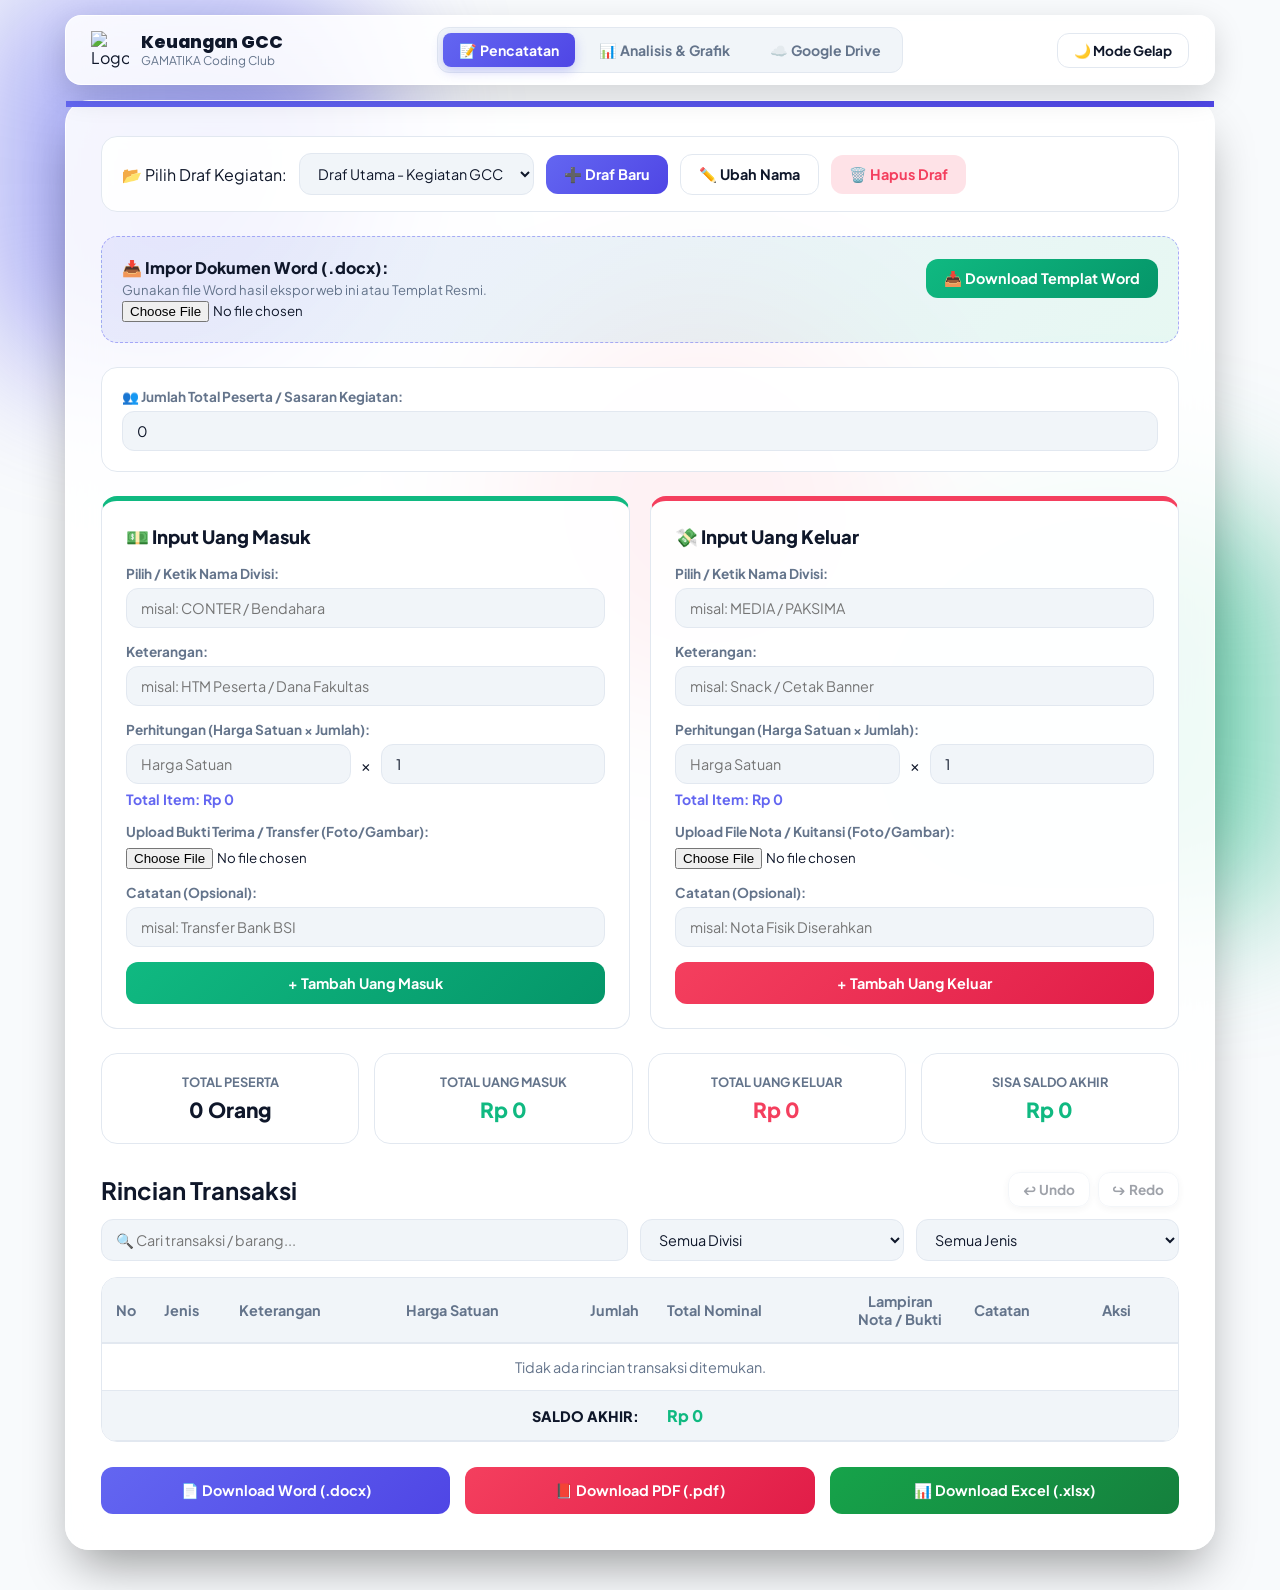
==== rekap/index.html @ 5f39f4f1 "Update index.html" ====
<!DOCTYPE html>
<html lang="id">
<head>
    <meta charset="UTF-8">
    <meta name="viewport" content="width=device-width, initial-scale=1.0, maximum-scale=1.0, user-scalable=no">
    <title>Rekapan Keuangan - GAMATIKA Coding Club</title>

    <!-- Favicon Logo GCC -->
    <link rel="icon" type="image/png" href="https://lh3.googleusercontent.com/d/1QOjchWwyuyYMdB00zTWBUyS-h7LYGvWl">

    <!-- Stylesheet Kustom -->
    <link rel="stylesheet" href="style.css">

    <!-- Library docx & FileSaver untuk Word -->
    <script src="https://unpkg.com/docx@8.5.0/build/index.umd.js"></script>
    <script src="https://cdnjs.cloudflare.com/ajax/libs/FileSaver.js/2.0.5/FileSaver.min.js"></script>

    <!-- Library html2pdf untuk PDF -->
    <script src="https://cdnjs.cloudflare.com/ajax/libs/html2pdf.js/0.10.1/html2pdf.bundle.min.js"></script>

    <!-- Library Mammoth.js untuk Impor Word -->
    <script src="https://cdnjs.cloudflare.com/ajax/libs/mammoth/1.6.0/mammoth.browser.min.js"></script>

    <!-- Library Chart.js untuk Grafik -->
    <script src="https://cdn.jsdelivr.net/npm/chart.js"></script>

    <!-- Library SheetJS (XLSX) untuk Ekspor Excel -->
    <script src="https://cdn.jsdelivr.net/npm/xlsx@0.18.5/dist/xlsx.full.min.js"></script>
</head>
<body>

    <!-- Elemen Bola Cahaya Bergerak Dekoratif -->
    <div class="bg-blobs">
        <div class="blob blob-1"></div>
        <div class="blob blob-2"></div>
        <div class="blob blob-3"></div>
    </div>

    <!-- Container Toast Notifikasi -->
    <div id="toastContainer" class="toast-container"></div>

    <!-- Modal Lightbox Bukti/Nota -->
    <div id="imageModal" class="modal-lightbox" onclick="closeModal()">
        <span class="modal-close">&times;</span>
        <img id="modalImage" class="modal-content" alt="Preview Nota/Bukti">
        <div class="modal-caption" id="modalCaption"></div>
    </div>

    <!-- ================= NAVBAR UTAMA (PC & MOBILE) ================= -->
    <header class="navbar-main">
        <div class="nav-brand">
            <img src="https://lh3.googleusercontent.com/d/1QOjchWwyuyYMdB00zTWBUyS-h7LYGvWl" alt="Logo GCC" class="nav-logo">
            <div class="brand-info">
                <h1>Keuangan GCC</h1>
                <p>GAMATIKA Coding Club</p>
            </div>
        </div>

        <!-- Navigasi Horizontal (Tampil Sempurna di PC) -->
        <nav class="desktop-nav">
            <button class="nav-tab active" onclick="switchTab('tab-pencatatan', this)">📝 Pencatatan</button>
            <button class="nav-tab" onclick="switchTab('tab-analisis', this)">📊 Analisis & Grafik</button>
            <button class="nav-tab" onclick="switchTab('tab-gdrive', this)">☁️ Google Drive</button>
        </nav>

        <div class="nav-right-pc">
            <button id="themeToggle" class="btn-theme" onclick="toggleTheme()" title="Ubah Tema">🌙 Mode Gelap</button>
        </div>

        <!-- Tombol Titik Tiga / Menu Hamburger (Khusus HP) -->
        <button class="mobile-menu-btn" onclick="toggleMobileMenu()" aria-label="Menu">
            <span></span><span></span><span></span>
        </button>
    </header>

    <!-- Dropdown / Drawer Menu Navigasi HP -->
    <div id="mobileMenuDropdown" class="mobile-dropdown-menu">
        <button class="mobile-menu-item active" onclick="switchTabMobile('tab-pencatatan', this)">📝 Pencatatan</button>
        <button class="mobile-menu-item" onclick="switchTabMobile('tab-analisis', this)">📊 Analisis & Grafik</button>
        <button class="mobile-menu-item" onclick="switchTabMobile('tab-gdrive', this)">☁️ Google Drive</button>
        <div class="mobile-menu-divider"></div>
        <button class="mobile-menu-item theme-toggle-mobile" onclick="toggleTheme(); toggleMobileMenu();">🌙 Ubah Tema Layar</button>
    </div>

    <!-- Container Konten Utama -->
    <div class="container" id="exportContent">

        <!-- ================= TAB 1: PENCATATAN ================= -->
        <div id="tab-pencatatan" class="tab-content active">
            <!-- Bar Pilihan Draf -->
            <div class="draft-bar">
                <label for="selectDraft">📂 Pilih Draf Kegiatan:</label>
                <select id="selectDraft" onchange="gantiDraft()"></select>
                <button class="btn-new" onclick="buatDraftBaru()">➕ Draf Baru</button>
                <button class="btn-rename" onclick="ubahNamaDraft()">✏️ Ubah Nama</button>
                <button class="btn-reset" onclick="hapusDraftAktif()">🗑️ Hapus Draf</button>
            </div>

            <!-- Impor & Download Templat Word -->
            <div class="import-box">
                <div class="import-box-header">
                    <div>
                        <p class="import-title">📥 Impor Dokumen Word (.docx):</p>
                        <span id="importStatus" class="import-status">Gunakan file Word hasil ekspor web ini atau Templat Resmi.</span>
                    </div>
                    <button onclick="downloadTemplateWord()" class="btn-template">📥 Download Templat Word</button>
                </div>
                <input type="file" id="fileImportDoc" accept=".docx" onchange="imporDokumen(event)">
            </div>

            <input type="file" id="fileNotaHidden" accept="image/*" style="display: none;" onchange="prosesGantiNota(event)">

            <!-- Informasi Jumlah Peserta -->
            <div class="info-card">
                <div class="form-group" style="margin-bottom: 0;">
                    <label for="jumlahPeserta">👥 Jumlah Total Peserta / Sasaran Kegiatan:</label>
                    <input type="number" id="jumlahPeserta" value="0" min="0" onchange="simpanStateKeHistory(); simpanKeStorage(); updateSummary();">
                </div>
            </div>

            <!-- Form Input Pemasukan & Pengeluaran -->
            <div class="grid">
                <div class="card masuk" id="cardMasuk">
                    <h3>💵 Input Uang Masuk</h3>
                    <div class="form-group">
                        <label>Pilih / Ketik Nama Divisi:</label>
                        <input type="text" id="divisiMasuk" list="listDivisi" placeholder="misal: CONTER / Bendahara">
                    </div>
                    <div class="form-group">
                        <label>Keterangan:</label>
                        <input type="text" id="ketMasuk" placeholder="misal: HTM Peserta / Dana Fakultas">
                    </div>
                    <div class="form-group">
                        <label>Perhitungan (Harga Satuan × Jumlah):</label>
                        <div class="calc-group">
                            <input type="number" id="hargaMasuk" placeholder="Harga Satuan" step="5000" oninput="hitungSubtotal('Masuk')">
                            <span class="calc-operator">×</span>
                            <input type="number" id="jumlahMasuk" placeholder="Jumlah / Qty" value="1" min="1" oninput="hitungSubtotal('Masuk')">
                        </div>
                        <div class="calc-subtotal" id="subtotalMasuk">Total Item: Rp 0</div>
                    </div>
                    <div class="form-group">
                        <label>Upload Bukti Terima / Transfer (Foto/Gambar):</label>
                        <input type="file" id="notaMasuk" accept="image/*">
                    </div>
                    <div class="form-group">
                        <label>Catatan (Opsional):</label>
                        <input type="text" id="catMasuk" placeholder="misal: Transfer Bank BSI">
                    </div>
                    <button class="btn-masuk" id="btnSubmitMasuk" onclick="tambahTransaksi('Masuk')">+ Tambah Uang Masuk</button>
                </div>

                <div class="card keluar" id="cardKeluar">
                    <h3>💸 Input Uang Keluar</h3>
                    <div class="form-group">
                        <label>Pilih / Ketik Nama Divisi:</label>
                        <input type="text" id="divisiKeluar" list="listDivisi" placeholder="misal: MEDIA / PAKSIMA">
                    </div>
                    <div class="form-group">
                        <label>Keterangan:</label>
                        <input type="text" id="ketKeluar" placeholder="misal: Snack / Cetak Banner">
                    </div>
                    <div class="form-group">
                        <label>Perhitungan (Harga Satuan × Jumlah):</label>
                        <div class="calc-group">
                            <input type="number" id="hargaKeluar" placeholder="Harga Satuan" step="5000" oninput="hitungSubtotal('Keluar')">
                            <span class="calc-operator">×</span>
                            <input type="number" id="jumlahKeluar" placeholder="Jumlah / Qty" value="1" min="1" oninput="hitungSubtotal('Keluar')">
                        </div>
                        <div class="calc-subtotal" id="subtotalKeluar">Total Item: Rp 0</div>
                    </div>
                    <div class="form-group">
                        <label>Upload File Nota / Kuitansi (Foto/Gambar):</label>
                        <input type="file" id="notaKeluar" accept="image/*">
                    </div>
                    <div class="form-group">
                        <label>Catatan (Opsional):</label>
                        <input type="text" id="catKeluar" placeholder="misal: Nota Fisik Diserahkan">
                    </div>
                    <button class="btn-keluar" id="btnSubmitKeluar" onclick="tambahTransaksi('Keluar')">+ Tambah Uang Keluar</button>
                </div>
            </div>

            <datalist id="listDivisi">
                <option value="CONTER">
                <option value="HUMAS">
                <option value="MEDIA">
                <option value="PAKSIMA">
                <option value="PDK">
                <option value="PPSDM">
            </datalist>

            <!-- Summary Ringkas -->
            <div class="summary-box">
                <div class="summary-item">
                    <h4>Total Peserta</h4>
                    <p id="dispPeserta">0 Orang</p>
                </div>
                <div class="summary-item">
                    <h4>Total Uang Masuk</h4>
                    <p id="dispMasuk" style="color: #10b981;">Rp 0</p>
                </div>
                <div class="summary-item">
                    <h4>Total Uang Keluar</h4>
                    <p id="dispKeluar" style="color: #f43f5e;">Rp 0</p>
                </div>
                <div class="summary-item">
                    <h4>Sisa Saldo Akhir</h4>
                    <p id="dispSaldo">Rp 0</p>
                </div>
            </div>

            <!-- Header & Filter Tabel Transaksi -->
            <div class="table-header-section">
                <h2>Rincian Transaksi</h2>
                <div class="history-controls">
                    <button class="btn-history" id="btnUndo" onclick="undo()" disabled title="Undo (Ctrl+Z)">↩️ Undo</button>
                    <button class="btn-history" id="btnRedo" onclick="redo()" disabled title="Redo (Ctrl+Y)">↪ Redo</button>
                </div>
            </div>

            <div class="filter-bar">
                <input type="text" id="searchKeyword" placeholder="🔍 Cari transaksi / barang..." oninput="updateTampilan()">
                <select id="filterDivisi" onchange="updateTampilan()">
                    <option value="ALL">Semua Divisi</option>
                </select>
                <select id="filterJenis" onchange="updateTampilan()">
                    <option value="ALL">Semua Jenis</option>
                    <option value="Masuk">Hanya Uang Masuk</option>
                    <option value="Keluar">Hanya Uang Keluar</option>
                </select>
            </div>

            <div class="table-responsive">
                <table>
                    <thead>
                        <tr>
                            <th style="width: 35px; text-align: center;">No</th>
                            <th style="width: 75px;">Jenis</th>
                            <th>Keterangan</th>
                            <th>Harga Satuan</th>
                            <th style="width: 60px; text-align: center;">Jumlah</th>
                            <th>Total Nominal</th>
                            <th style="width: 120px; text-align: center;">Lampiran Nota / Bukti</th>
                            <th>Catatan</th>
                            <th style="width: 90px;" class="col-action">Aksi</th>
                        </tr>
                    </thead>
                    <tbody id="tabelBody">
                        <tr>
                            <td colspan="9" style="text-align: center; color: #888;">Belum ada transaksi di draf ini.</td>
                        </tr>
                    </tbody>
                    <tfoot id="tabelFoot">
                    </tfoot>
                </table>
            </div>

            <div class="export-group">
                <button class="btn-word" onclick="exportToWord()">📄 Download Word (.docx)</button>
                <button class="btn-pdf" onclick="exportToPDF()">📕 Download PDF (.pdf)</button>
                <button class="btn-excel" onclick="exportToExcel()">📊 Download Excel (.xlsx)</button>
            </div>
        </div>

        <!-- ================= TAB 2: ANALISIS & GRAFIK ================= -->
        <div id="tab-analisis" class="tab-content">
            <div class="info-card">
                <div class="progress-section">
                    <div class="progress-label-group">
                        <span>Penyerapan Uang Keluar dari Uang Masuk:</span>
                        <span id="progressText">0%</span>
                    </div>
                    <div class="progress-track">
                        <div id="progressBar" class="progress-fill"></div>
                    </div>
                </div>
            </div>

            <div class="charts-grid">
                <div class="chart-card">
                    <h4>📊 Analisis Masuk vs Keluar</h4>
                    <div class="chart-wrapper">
                        <canvas id="chartComparison"></canvas>
                    </div>
                </div>
                <div class="chart-card">
                    <h4>🍩 Pengeluaran per Divisi</h4>
                    <div class="chart-wrapper">
                        <canvas id="chartDivisi"></canvas>
                    </div>
                </div>
            </div>

            <div class="calc-widget" style="margin-top: 20px;">
                <h3 style="font-size: 1.05rem; font-weight: 800; margin-bottom: 12px;">🧮 Simulator Kalkulator Target HTM Peserta</h3>
                <div class="grid-calc">
                    <div class="form-group">
                        <label>Estimasi Target Peserta:</label>
                        <input type="number" id="simPeserta" placeholder="35" oninput="hitungSimulasiHTM()">
                    </div>
                    <div class="form-group">
                        <label>Target Dana Non-HTM (Sponsor/Kas):</label>
                        <input type="number" id="simSponsor" placeholder="1500000" oninput="hitungSimulasiHTM()">
                    </div>
                </div>
                <div id="simulasiResult" class="calc-result-box">
                    Masukkan jumlah peserta dan sponsor untuk melihat estimasi minimal HTM/peserta.
                </div>
            </div>
        </div>

        <!-- ================= TAB 3: GOOGLE DRIVE ================= -->
        <div id="tab-gdrive" class="tab-content">
            <div class="card" style="border-top: 5px solid #4285F4;">
                <h3>☁️ Upload Rekapan ke Google Drive GCC</h3>
                <p style="color: var(--text-muted); font-size: 0.88rem; margin-bottom: 20px;">
                    File hasil rekapan akan tersimpan otomatis ke folder target Google Drive resmi departemen.
                </p>
                
                <div class="grid" style="grid-template-columns: 1fr 1fr; gap: 15px; margin-bottom: 15px;">
                    <div class="form-group">
                        <label>Pilih Departemen / Divisi:</label>
                        <select id="driveDeptSelect">
                            <option value="CONTER">CONTER</option>
                            <option value="HUMAS">HUMAS</option>
                            <option value="MEDIA">MEDIA</option>
                            <option value="PAKSIMA">PAKSIMA</option>
                            <option value="PDK">PDK</option>
                            <option value="PPSDM">PPSDM</option>
                        </select>
                    </div>
                    
                    <div class="form-group">
                        <label>Kategori Dokumen:</label>
                        <select id="driveCategorySelect">
                            <option value="RAB">📁 RAB (Rencana Anggaran Biaya)</option>
                            <option value="Realisasi Anggaran">📁 Realisasi Anggaran</option>
                        </select>
                    </div>
                </div>

                <div class="export-group" style="margin-top: 15px;">
                    <button class="btn-word" onclick="uploadKeDrive('docx')">☁️ Upload Word (.docx)</button>
                    <button class="btn-pdf" onclick="uploadKeDrive('pdf')">☁️ Upload PDF (.pdf)</button>
                    <button class="btn-excel" onclick="uploadKeDrive('xlsx')">☁️ Upload Excel (.xlsx)</button>
                </div>
            </div>
        </div>

    </div>

    <!-- Script Menu HP -->
    <script>
        function toggleMobileMenu() {
            const dropdown = document.getElementById('mobileMenuDropdown');
            dropdown.style.display = dropdown.style.display === 'flex' ? 'none' : 'flex';
        }

        function switchTabMobile(tabId, btnElement) {
            switchTab(tabId, btnElement);
            document.getElementById('mobileMenuDropdown').style.display = 'none';
            document.querySelectorAll('.mobile-menu-item').forEach(item => item.classList.remove('active'));
            if(btnElement) btnElement.classList.add('active');
        }

        window.addEventListener('click', function(e) {
            const dropdown = document.getElementById('mobileMenuDropdown');
            const menuBtn = document.querySelector('.mobile-menu-btn');
            if (dropdown && menuBtn && !dropdown.contains(e.target) && !menuBtn.contains(e.target)) {
                dropdown.style.display = 'none';
            }
        });
    </script>
    <script src="script.js"></script>
</body>
</html>
---- rekap/style.css ----
@import url('https://fonts.googleapis.com/css2?family=Plus+Jakarta+Sans:wght@400;500;600;700;800&family=Poppins:wght@600;700;800&display=swap');

:root {
    --bg-main: #0f172a;
    --text-main: #f8fafc;
    --text-muted: #94a3b8;
    --card-glass: rgba(15, 23, 42, 0.82);
    --card-border: rgba(255, 255, 255, 0.12);
    --card-solid: rgba(30, 41, 59, 0.85);
    --input-bg: rgba(15, 23, 42, 0.65);
    --border-color: rgba(255, 255, 255, 0.15);
    
    --primary-gradient: linear-gradient(135deg, #6366f1 0%, #4f46e5 100%);
    --success-gradient: linear-gradient(135deg, #10b981 0%, #059669 100%);
    --danger-gradient: linear-gradient(135deg, #f43f5e 0%, #e11d48 100%);
    --excel-gradient: linear-gradient(135deg, #16a34a 0%, #15803d 100%);
    
    --radius-xl: 24px;
    --radius-lg: 16px;
    --radius-md: 12px;
    --shadow-glass: 0 25px 50px -12px rgba(0, 0, 0, 0.4);
}

body:not(.dark-mode) {
    --bg-main: #f8fafc;
    --text-main: #0f172a;
    --text-muted: #64748b;
    --card-glass: rgba(255, 255, 255, 0.88);
    --card-border: rgba(255, 255, 255, 0.9);
    --card-solid: rgba(255, 255, 255, 0.95);
    --input-bg: #f1f5f9;
    --border-color: #e2e8f0;
}

html, body {
    width: 100%;
    max-width: 100%;
    overflow-x: hidden !important;
}

* {
    box-sizing: border-box;
    margin: 0;
    padding: 0;
    font-family: 'Plus Jakarta Sans', sans-serif;
}

body {
    background-color: var(--bg-main);
    color: var(--text-main);
    min-height: 100vh;
    padding: 100px 20px 40px 20px;
    transition: background-color 0.3s ease;
    position: relative;
}

/* ================= RONA-RONA CAHAYA LATAR BELAKANG (DIPERCANTIK & DINAMIS) ================= */
.bg-blobs {
    position: fixed;
    top: 0; 
    left: 0;
    width: 100vw; 
    height: 100vh;
    z-index: -999;
    overflow: hidden;
    pointer-events: none;
    filter: blur(70px);
}

.blob {
    position: absolute;
    border-radius: 50%;
    opacity: 0.65;
    mix-blend-mode: screen;
    animation: floatAnimation 15s infinite alternate ease-in-out;
}

/* Rona 1: Ungu/Indigo di kiri atas */
.blob-1 { 
    width: 450px; 
    height: 450px; 
    background: radial-gradient(circle, #818cf8 0%, #4f46e5 100%); 
    top: -80px; 
    left: -80px; 
}

/* Rona 2: Tosca/Emerald di kanan bawah */
.blob-2 { 
    width: 500px; 
    height: 500px; 
    background: radial-gradient(circle, #34d399 0%, #059669 100%); 
    bottom: -100px; 
    right: -80px; 
    animation-delay: -5s; 
}

/* Rona 3: Pink/Coral di tengah/variasi */
.blob-3 { 
    width: 380px; 
    height: 380px; 
    background: radial-gradient(circle, #fb7185 0%, #e11d48 100%); 
    top: 35%; 
    left: 40%; 
    animation-delay: -10s; 
}

@keyframes floatAnimation {
    0% { transform: translate(0, 0) scale(1) rotate(0deg); }
    50% { transform: translate(45px, -55px) scale(1.15) rotate(180deg); }
    100% { transform: translate(-40px, 45px) scale(0.9) rotate(360deg); }
}

/* ================= NAVBAR UTAMA PC ================= */
.navbar-main {
    position: fixed;
    top: 15px;
    left: 50%;
    transform: translateX(-50%);
    width: calc(100% - 40px);
    max-width: 1150px;
    height: 70px;
    background: var(--card-glass);
    backdrop-filter: blur(20px);
    -webkit-backdrop-filter: blur(20px);
    border: 1px solid var(--card-border);
    border-radius: var(--radius-lg);
    z-index: 9999;
    display: flex;
    align-items: center;
    justify-content: space-between;
    padding: 0 25px;
    box-shadow: 0 10px 30px rgba(0,0,0,0.15);
}

.nav-brand {
    display: flex;
    align-items: center;
    gap: 12px;
}

.nav-logo {
    width: 38px;
    height: 38px;
    object-fit: contain;
}

.brand-info h1 {
    font-family: 'Poppins', sans-serif;
    font-size: 1.1rem;
    font-weight: 800;
    line-height: 1.2;
}

.brand-info p {
    font-size: 0.75rem;
    color: var(--text-muted);
}

.desktop-nav {
    display: flex;
    gap: 8px;
    background: var(--input-bg);
    padding: 5px;
    border-radius: var(--radius-md);
    border: 1px solid var(--border-color);
}

.desktop-nav .nav-tab {
    background: transparent;
    color: var(--text-muted);
    border: none;
    padding: 8px 16px;
    border-radius: 8px;
    font-weight: 700;
    font-size: 0.88rem;
    cursor: pointer;
    transition: all 0.2s ease;
}

.desktop-nav .nav-tab.active {
    background: var(--primary-gradient);
    color: white;
    box-shadow: 0 4px 12px rgba(99, 102, 241, 0.3);
}

.btn-theme {
    background: var(--card-solid);
    color: var(--text-main);
    border: 1px solid var(--border-color);
    padding: 8px 16px;
    border-radius: var(--radius-md);
    font-weight: 700;
    font-size: 0.85rem;
    cursor: pointer;
}

/* TOMBOL HAMBURGER (TITIK TIGA DI HP) */
.mobile-menu-btn {
    display: none;
    background: var(--card-solid);
    border: 1px solid var(--border-color);
    width: 38px;
    height: 38px;
    border-radius: 10px;
    flex-direction: column;
    justify-content: center;
    align-items: center;
    gap: 4px;
    cursor: pointer;
}
.mobile-menu-btn span {
    width: 18px;
    height: 2px;
    background: var(--text-main);
    border-radius: 2px;
}

.mobile-dropdown-menu {
    display: none;
}

/* ================= CONTAINER UTAMA ================= */
.container {
    max-width: 1150px;
    width: 100%;
    margin: 0 auto;
    background: var(--card-glass);
    backdrop-filter: blur(20px);
    -webkit-backdrop-filter: blur(20px);
    border: 1px solid var(--card-border);
    padding: 35px;
    border-radius: var(--radius-xl);
    box-shadow: var(--shadow-glass);
    position: relative;
}

.container::before {
    content: '';
    position: absolute;
    top: 0; left: 0; right: 0;
    height: 6px;
    background: var(--primary-gradient);
}

.tab-content { display: none; }
.tab-content.active { display: block; animation: fadeIn 0.3s ease; }

@keyframes fadeIn {
    from { opacity: 0; transform: translateY(6px); }
    to { opacity: 1; transform: translateY(0); }
}

/* KOMPONEN FORM & DRAF */
.draft-bar {
    display: flex;
    align-items: center;
    gap: 12px;
    background: var(--card-solid);
    border: 1px solid var(--border-color);
    padding: 16px 20px;
    border-radius: var(--radius-lg);
    margin-bottom: 24px;
}

select, input[type="text"], input[type="number"] {
    padding: 10px 14px;
    border-radius: var(--radius-md);
    border: 1px solid var(--border-color);
    background: var(--input-bg);
    color: var(--text-main);
    outline: none;
    font-size: 0.9rem;
}

select:focus, input:focus {
    border-color: #6366f1;
    box-shadow: 0 0 0 4px rgba(99, 102, 241, 0.25);
}

button {
    border: none;
    padding: 10px 18px;
    border-radius: var(--radius-md);
    font-weight: 700;
    font-size: 0.9rem;
    cursor: pointer;
    transition: all 0.2s ease;
}
button:hover { transform: translateY(-2px); }

.btn-new { background: var(--primary-gradient); color: white; }
.btn-rename { background: var(--card-solid); color: var(--text-main); border: 1px solid var(--border-color); }
.btn-reset { background: rgba(244, 63, 94, 0.15); color: #f43f5e; }

/* PERBAIKAN TOMBOL UNDO & REDO (AGAR JELAS DI MODE MALAM & TERANG) */
.history-controls {
    display: flex;
    gap: 8px;
}

.btn-history {
    background: var(--card-solid);
    color: var(--text-main) !important;
    border: 1px solid var(--border-color);
    padding: 8px 14px;
    border-radius: var(--radius-md);
    font-weight: 700;
    font-size: 0.85rem;
    display: inline-flex;
    align-items: center;
    gap: 6px;
    box-shadow: 0 2px 8px rgba(0,0,0,0.1);
}

.btn-history:disabled {
    opacity: 0.4;
    cursor: not-allowed;
    transform: none !important;
}

/* IMPORT BOX */
.import-box {
    background: linear-gradient(135deg, rgba(99, 102, 241, 0.1) 0%, rgba(16, 185, 129, 0.1) 100%);
    border: 1px dashed rgba(99, 102, 241, 0.5);
    padding: 20px;
    border-radius: var(--radius-lg);
    margin-bottom: 24px;
}
.import-box-header { display: flex; justify-content: space-between; align-items: center; }
.import-title { font-weight: 800; font-size: 1rem; }
.import-status { font-size: 0.82rem; color: var(--text-muted); }
.btn-template { background: var(--success-gradient); color: white; }

/* INFO CARD & GRID INPUT */
.info-card {
    background: var(--card-solid);
    border: 1px solid var(--border-color);
    padding: 20px;
    border-radius: var(--radius-lg);
    margin-bottom: 24px;
}

.grid {
    display: grid;
    grid-template-columns: 1fr 1fr;
    gap: 20px;
    margin-bottom: 24px;
}

.card {
    background: var(--card-solid);
    border: 1px solid var(--border-color);
    padding: 24px;
    border-radius: var(--radius-lg);
}
.card.masuk { border-top: 5px solid #10b981; }
.card.keluar { border-top: 5px solid #f43f5e; }
.card h3 { font-size: 1.15rem; font-weight: 800; margin-bottom: 16px; }

.form-group { margin-bottom: 15px; }
.form-group label { display: block; font-size: 0.85rem; font-weight: 700; color: var(--text-muted); margin-bottom: 6px; }
.form-group input, .form-group select { width: 100%; }

.calc-group { display: flex; align-items: center; gap: 10px; }
.calc-group input { flex: 1; }
.calc-subtotal { margin-top: 6px; font-size: 0.88rem; font-weight: 700; color: #6366f1; }

.btn-masuk { width: 100%; background: var(--success-gradient); color: white; padding: 12px; }
.btn-keluar { width: 100%; background: var(--danger-gradient); color: white; padding: 12px; }

/* SUMMARY */
.summary-box {
    display: grid;
    grid-template-columns: repeat(4, 1fr);
    gap: 15px;
    margin-bottom: 28px;
}
.summary-item {
    background: var(--card-solid);
    border: 1px solid var(--border-color);
    padding: 20px;
    border-radius: var(--radius-lg);
    text-align: center;
}
.summary-item h4 { font-size: 0.8rem; text-transform: uppercase; color: var(--text-muted); margin-bottom: 6px; }
.summary-item p { font-size: 1.3rem; font-weight: 800; }

/* FILTER & TABEL */
.table-header-section { display: flex; justify-content: space-between; align-items: center; margin-bottom: 12px; }
.filter-bar { display: grid; grid-template-columns: 2fr 1fr 1fr; gap: 12px; margin-bottom: 16px; }

.table-responsive { width: 100%; overflow-x: auto; border-radius: var(--radius-lg); border: 1px solid var(--border-color); background: var(--card-solid); }
table { width: 100%; border-collapse: collapse; text-align: left; font-size: 0.9rem; }
th { background: var(--input-bg); color: var(--text-muted); font-weight: 700; padding: 14px; border-bottom: 2px solid var(--border-color); }
td { padding: 14px; border-bottom: 1px solid var(--border-color); vertical-align: middle; }

.badge-masuk { background: rgba(16, 185, 129, 0.2); color: #10b981; padding: 5px 12px; border-radius: 20px; font-weight: 700; font-size: 0.78rem; }
.badge-keluar { background: rgba(244, 63, 94, 0.2); color: #f43f5e; padding: 5px 12px; border-radius: 20px; font-weight: 700; font-size: 0.78rem; }
.row-divisi-header td { background: var(--input-bg); font-weight: 800; font-size: 0.95rem; }

.btn-edit { background: rgba(99, 102, 241, 0.2); color: #818cf8; padding: 6px 12px; }
.btn-delete { background: rgba(244, 63, 94, 0.2); color: #f43f5e; padding: 6px 12px; }

/* EXPORT BUTTONS */
.export-group { display: grid; grid-template-columns: repeat(3, 1fr); gap: 15px; margin-top: 25px; }
.btn-word { background: var(--primary-gradient); color: white; padding: 14px; }
.btn-pdf { background: var(--danger-gradient); color: white; padding: 14px; }
.btn-excel { background: var(--excel-gradient); color: white; padding: 14px; }

/* CHARTS & WIDGET */
.charts-grid { display: grid; grid-template-columns: 1fr 1fr; gap: 20px; margin-bottom: 24px; }
.chart-card { background: var(--card-solid); border: 1px solid var(--border-color); padding: 22px; border-radius: var(--radius-lg); }
.chart-wrapper { position: relative; height: 240px; width: 100%; }

.calc-widget { background: var(--card-solid); border: 1px solid var(--border-color); border-radius: var(--radius-lg); padding: 22px; }
.grid-calc { display: grid; grid-template-columns: 1fr 1fr; gap: 15px; }
.calc-result-box { background: var(--input-bg); padding: 14px; border-radius: var(--radius-md); font-weight: 700; color: #6366f1; margin-top: 12px; }

.progress-label-group { display: flex; justify-content: space-between; font-weight: 700; margin-bottom: 8px; }
.progress-track { height: 10px; background: var(--border-color); border-radius: 10px; overflow: hidden; }
.progress-fill { height: 100%; width: 0%; background: var(--primary-gradient); }

/* TOAST & MODAL */
.toast-container { position: fixed; top: 100px; right: 20px; z-index: 9999; display: flex; flex-direction: column; gap: 10px; }
.toast { background: var(--card-solid); color: var(--text-main); border-left: 5px solid #6366f1; padding: 14px 20px; border-radius: var(--radius-md); box-shadow: 0 10px 25px rgba(0,0,0,0.25); font-weight: 700; }

.modal-lightbox { display: none; position: fixed; z-index: 10000; left: 0; top: 0; width: 100%; height: 100%; background: rgba(0,0,0,0.85); backdrop-filter: blur(8px); justify-content: center; align-items: center; flex-direction: column; }
.modal-content { max-width: 85%; max-height: 80%; border-radius: var(--radius-lg); }
.modal-caption { color: white; margin-top: 15px; font-weight: 700; }
.modal-close { position: absolute; top: 20px; right: 35px; color: white; font-size: 40px; font-weight: bold; cursor: pointer; }


/* ==========================================================================
   TAMPILAN KHUSUS HP (MOBILE)
   ========================================================================== */
@media (max-width: 768px) {
    body {
        padding: 75px 10px 20px 10px;
    }

    .navbar-main {
        top: 8px;
        width: calc(100% - 16px);
        height: 52px;
        padding: 0 12px;
        border-radius: 12px;
    }

    .desktop-nav, .nav-right-pc {
        display: none !important;
    }

    .mobile-menu-btn {
        display: flex;
    }

    .brand-info h1 {
        font-size: 0.95rem;
    }
    .brand-info p {
        font-size: 0.65rem;
    }
    .nav-logo {
        width: 30px;
        height: 30px;
    }

    .mobile-dropdown-menu {
        display: none;
        position: fixed;
        top: 68px;
        right: 10px;
        width: 220px;
        background: var(--card-glass);
        backdrop-filter: blur(20px);
        -webkit-backdrop-filter: blur(20px);
        border: 1px solid var(--card-border);
        border-radius: 14px;
        box-shadow: 0 15px 35px rgba(0,0,0,0.3);
        z-index: 9998;
        flex-direction: column;
        padding: 6px;
        animation: dropIn 0.2s ease;
    }

    @keyframes dropIn {
        from { opacity: 0; transform: translateY(-8px); }
        to { opacity: 1; transform: translateY(0); }
    }

    .mobile-menu-item {
        background: transparent;
        color: var(--text-main);
        border: none;
        padding: 10px 14px;
        border-radius: 10px;
        font-weight: 700;
        font-size: 0.85rem;
        text-align: left;
        cursor: pointer;
        display: flex;
        align-items: center;
        gap: 8px;
    }

    .mobile-menu-item.active {
        background: var(--primary-gradient);
        color: white;
    }

    .mobile-menu-divider {
        height: 1px;
        background: var(--border-color);
        margin: 4px 8px;
    }

    .theme-toggle-mobile {
        color: #6366f1;
    }

    .container {
        padding: 16px 12px;
        border-radius: var(--radius-lg);
        box-shadow: 0 10px 25px rgba(0,0,0,0.15);
    }

    .draft-bar {
        flex-direction: column;
        align-items: stretch;
        gap: 10px;
        padding: 14px;
    }
    .draft-btn-group {
        margin-left: 0;
        display: grid;
        grid-template-columns: repeat(3, 1fr);
        gap: 6px;
    }
    .draft-btn-group button { width: 100%; padding: 8px; font-size: 0.78rem; }

    .import-box { padding: 14px; }
    .import-box-header { flex-direction: column; align-items: flex-start; gap: 8px; }
    .btn-template { width: 100%; padding: 9px; font-size: 0.8rem; }

    .grid, .charts-grid, .grid-calc, .filter-bar, .export-group {
        grid-template-columns: 1fr !important;
        gap: 14px;
    }

    .summary-box {
        grid-template-columns: repeat(2, 1fr);
        gap: 10px;
    }
    .summary-item { padding: 12px; }
    .summary-item h4 { font-size: 0.72rem; }
    .summary-item p { font-size: 1.05rem; }

    .card { padding: 16px; }
    input, select { font-size: 0.88rem; padding: 9px 12px; }
    button { padding: 10px; font-size: 0.85rem; }

    .toast-container {
        top: 75px;
        right: 10px;
        left: 10px;
    }
    .toast { font-size: 0.8rem; }
}
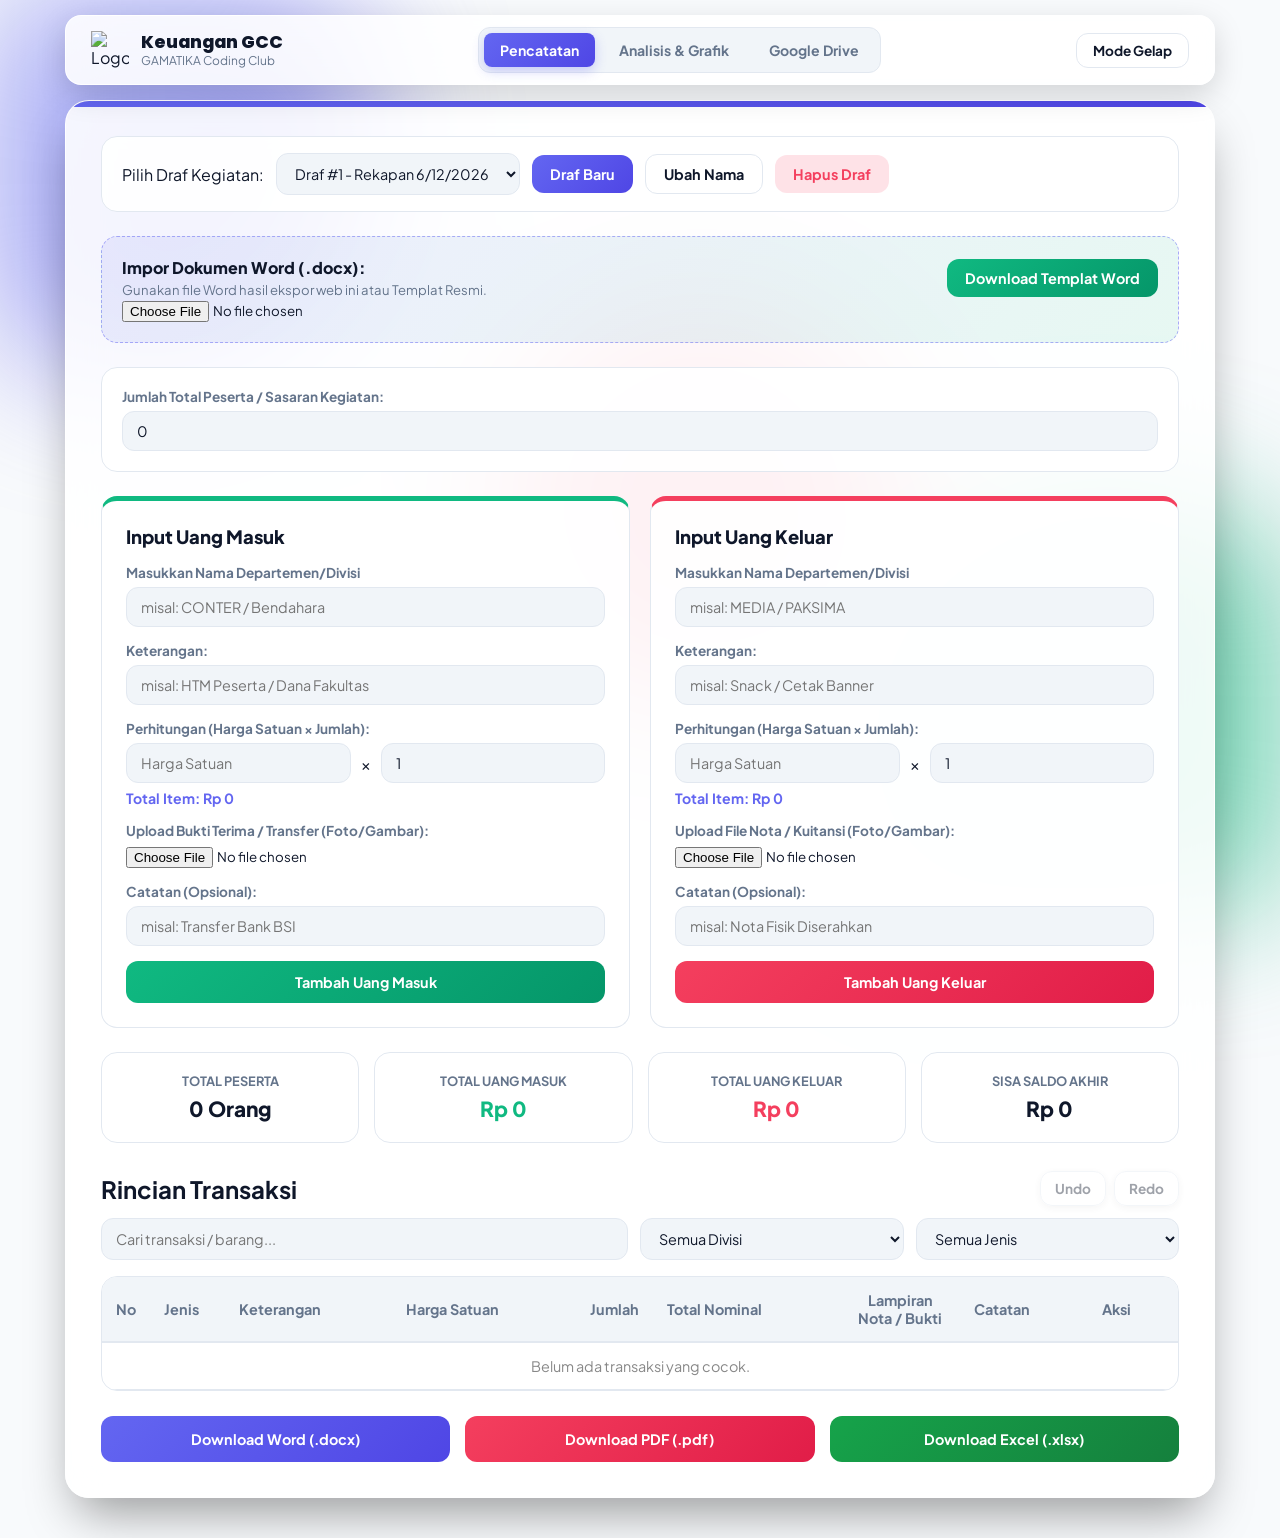
==== commit b9d05b02: "Update index.html" ====
--- a/rekap/index.html
+++ b/rekap/index.html
@@ -15,8 +15,9 @@
     <script src="https://unpkg.com/docx@8.5.0/build/index.umd.js"></script>
     <script src="https://cdnjs.cloudflare.com/ajax/libs/FileSaver.js/2.0.5/FileSaver.min.js"></script>
 
-    <!-- Library html2pdf untuk PDF -->
-    <script src="https://cdnjs.cloudflare.com/ajax/libs/html2pdf.js/0.10.1/html2pdf.bundle.min.js"></script>
+    <!-- Library jsPDF + AutoTable untuk PDF teks asli -->
+    <script src="https://cdnjs.cloudflare.com/ajax/libs/jspdf/2.5.1/jspdf.umd.min.js"></script>
+    <script src="https://cdnjs.cloudflare.com/ajax/libs/jspdf-autotable/3.8.2/jspdf.plugin.autotable.min.js"></script>
 
     <!-- Library Mammoth.js untuk Impor Word -->
     <script src="https://cdnjs.cloudflare.com/ajax/libs/mammoth/1.6.0/mammoth.browser.min.js"></script>
@@ -41,7 +42,7 @@
 
     <!-- Modal Lightbox Bukti/Nota -->
     <div id="imageModal" class="modal-lightbox" onclick="closeModal()">
-        <span class="modal-close">&times;</span>
+        <span class="modal-close">Tutup</span>
         <img id="modalImage" class="modal-content" alt="Preview Nota/Bukti">
         <div class="modal-caption" id="modalCaption"></div>
     </div>
@@ -58,13 +59,13 @@
 
         <!-- Navigasi Horizontal (Tampil Sempurna di PC) -->
         <nav class="desktop-nav">
-            <button class="nav-tab active" onclick="switchTab('tab-pencatatan', this)">📝 Pencatatan</button>
-            <button class="nav-tab" onclick="switchTab('tab-analisis', this)">📊 Analisis & Grafik</button>
-            <button class="nav-tab" onclick="switchTab('tab-gdrive', this)">☁️ Google Drive</button>
+            <button class="nav-tab active" onclick="switchTab('tab-pencatatan', this)">Pencatatan</button>
+            <button class="nav-tab" onclick="switchTab('tab-analisis', this)">Analisis & Grafik</button>
+            <button class="nav-tab" onclick="switchTab('tab-gdrive', this)">Google Drive</button>
         </nav>
 
         <div class="nav-right-pc">
-            <button id="themeToggle" class="btn-theme" onclick="toggleTheme()" title="Ubah Tema">🌙 Mode Gelap</button>
+            <button id="themeToggle" class="btn-theme" onclick="toggleTheme()" title="Ubah Tema">Mode Gelap</button>
         </div>
 
         <!-- Tombol Titik Tiga / Menu Hamburger (Khusus HP) -->
@@ -75,11 +76,11 @@
 
     <!-- Dropdown / Drawer Menu Navigasi HP -->
     <div id="mobileMenuDropdown" class="mobile-dropdown-menu">
-        <button class="mobile-menu-item active" onclick="switchTabMobile('tab-pencatatan', this)">📝 Pencatatan</button>
-        <button class="mobile-menu-item" onclick="switchTabMobile('tab-analisis', this)">📊 Analisis & Grafik</button>
-        <button class="mobile-menu-item" onclick="switchTabMobile('tab-gdrive', this)">☁️ Google Drive</button>
+        <button class="mobile-menu-item active" onclick="switchTabMobile('tab-pencatatan', this)">Pencatatan</button>
+        <button class="mobile-menu-item" onclick="switchTabMobile('tab-analisis', this)">Analisis & Grafik</button>
+        <button class="mobile-menu-item" onclick="switchTabMobile('tab-gdrive', this)">Google Drive</button>
         <div class="mobile-menu-divider"></div>
-        <button class="mobile-menu-item theme-toggle-mobile" onclick="toggleTheme(); toggleMobileMenu();">🌙 Ubah Tema Layar</button>
+        <button class="mobile-menu-item theme-toggle-mobile" onclick="toggleTheme(); toggleMobileMenu();">Ubah Tema Layar</button>
     </div>
 
     <!-- Container Konten Utama -->
@@ -89,21 +90,21 @@
         <div id="tab-pencatatan" class="tab-content active">
             <!-- Bar Pilihan Draf -->
             <div class="draft-bar">
-                <label for="selectDraft">📂 Pilih Draf Kegiatan:</label>
+                <label for="selectDraft">Pilih Draf Kegiatan:</label>
                 <select id="selectDraft" onchange="gantiDraft()"></select>
-                <button class="btn-new" onclick="buatDraftBaru()">➕ Draf Baru</button>
-                <button class="btn-rename" onclick="ubahNamaDraft()">✏️ Ubah Nama</button>
-                <button class="btn-reset" onclick="hapusDraftAktif()">🗑️ Hapus Draf</button>
+                <button class="btn-new" onclick="buatDraftBaru()">Draf Baru</button>
+                <button class="btn-rename" onclick="ubahNamaDraft()">Ubah Nama</button>
+                <button class="btn-reset" onclick="hapusDraftAktif()">Hapus Draf</button>
             </div>
 
             <!-- Impor & Download Templat Word -->
             <div class="import-box">
                 <div class="import-box-header">
                     <div>
-                        <p class="import-title">📥 Impor Dokumen Word (.docx):</p>
+                        <p class="import-title">Impor Dokumen Word (.docx):</p>
                         <span id="importStatus" class="import-status">Gunakan file Word hasil ekspor web ini atau Templat Resmi.</span>
                     </div>
-                    <button onclick="downloadTemplateWord()" class="btn-template">📥 Download Templat Word</button>
+                    <button onclick="downloadTemplateWord()" class="btn-template">Download Templat Word</button>
                 </div>
                 <input type="file" id="fileImportDoc" accept=".docx" onchange="imporDokumen(event)">
             </div>
@@ -113,7 +114,7 @@
             <!-- Informasi Jumlah Peserta -->
             <div class="info-card">
                 <div class="form-group" style="margin-bottom: 0;">
-                    <label for="jumlahPeserta">👥 Jumlah Total Peserta / Sasaran Kegiatan:</label>
+                    <label for="jumlahPeserta">Jumlah Total Peserta / Sasaran Kegiatan:</label>
                     <input type="number" id="jumlahPeserta" value="0" min="0" onchange="simpanStateKeHistory(); simpanKeStorage(); updateSummary();">
                 </div>
             </div>
@@ -121,9 +122,9 @@
             <!-- Form Input Pemasukan & Pengeluaran -->
             <div class="grid">
                 <div class="card masuk" id="cardMasuk">
-                    <h3>💵 Input Uang Masuk</h3>
-                    <div class="form-group">
-                        <label>Pilih / Ketik Nama Divisi:</label>
+                    <h3>Input Uang Masuk</h3>
+                    <div class="form-group">
+                        <label>Masukkan Nama Departemen/Divisi</label>
                         <input type="text" id="divisiMasuk" list="listDivisi" placeholder="misal: CONTER / Bendahara">
                     </div>
                     <div class="form-group">
@@ -147,13 +148,13 @@
                         <label>Catatan (Opsional):</label>
                         <input type="text" id="catMasuk" placeholder="misal: Transfer Bank BSI">
                     </div>
-                    <button class="btn-masuk" id="btnSubmitMasuk" onclick="tambahTransaksi('Masuk')">+ Tambah Uang Masuk</button>
+                    <button class="btn-masuk" id="btnSubmitMasuk" onclick="tambahTransaksi('Masuk')">Tambah Uang Masuk</button>
                 </div>
 
                 <div class="card keluar" id="cardKeluar">
-                    <h3>💸 Input Uang Keluar</h3>
-                    <div class="form-group">
-                        <label>Pilih / Ketik Nama Divisi:</label>
+                    <h3>Input Uang Keluar</h3>
+                    <div class="form-group">
+                        <label>Masukkan Nama Departemen/Divisi</label>
                         <input type="text" id="divisiKeluar" list="listDivisi" placeholder="misal: MEDIA / PAKSIMA">
                     </div>
                     <div class="form-group">
@@ -177,7 +178,7 @@
                         <label>Catatan (Opsional):</label>
                         <input type="text" id="catKeluar" placeholder="misal: Nota Fisik Diserahkan">
                     </div>
-                    <button class="btn-keluar" id="btnSubmitKeluar" onclick="tambahTransaksi('Keluar')">+ Tambah Uang Keluar</button>
+                    <button class="btn-keluar" id="btnSubmitKeluar" onclick="tambahTransaksi('Keluar')">Tambah Uang Keluar</button>
                 </div>
             </div>
 
@@ -188,6 +189,11 @@
                 <option value="PAKSIMA">
                 <option value="PDK">
                 <option value="PPSDM">
+                <option value="Acara">
+                <option value="PDD">
+                <option value="Konsumsi">
+                <option value="Humas dan Kestari">
+                <option value="Perlengkapan dan Keamanan">
             </datalist>
 
             <!-- Summary Ringkas -->
@@ -214,13 +220,13 @@
             <div class="table-header-section">
                 <h2>Rincian Transaksi</h2>
                 <div class="history-controls">
-                    <button class="btn-history" id="btnUndo" onclick="undo()" disabled title="Undo (Ctrl+Z)">↩️ Undo</button>
-                    <button class="btn-history" id="btnRedo" onclick="redo()" disabled title="Redo (Ctrl+Y)">↪ Redo</button>
+                    <button class="btn-history" id="btnUndo" onclick="undo()" disabled title="Undo (Ctrl+Z)">Undo</button>
+                    <button class="btn-history" id="btnRedo" onclick="redo()" disabled title="Redo (Ctrl+Y)">Redo</button>
                 </div>
             </div>
 
             <div class="filter-bar">
-                <input type="text" id="searchKeyword" placeholder="🔍 Cari transaksi / barang..." oninput="updateTampilan()">
+                <input type="text" id="searchKeyword" placeholder="Cari transaksi / barang..." oninput="updateTampilan()">
                 <select id="filterDivisi" onchange="updateTampilan()">
                     <option value="ALL">Semua Divisi</option>
                 </select>
@@ -257,9 +263,9 @@
             </div>
 
             <div class="export-group">
-                <button class="btn-word" onclick="exportToWord()">📄 Download Word (.docx)</button>
-                <button class="btn-pdf" onclick="exportToPDF()">📕 Download PDF (.pdf)</button>
-                <button class="btn-excel" onclick="exportToExcel()">📊 Download Excel (.xlsx)</button>
+                <button class="btn-word" onclick="exportToWord()">Download Word (.docx)</button>
+                <button class="btn-pdf" onclick="exportToPDF()">Download PDF (.pdf)</button>
+                <button class="btn-excel" onclick="exportToExcel()">Download Excel (.xlsx)</button>
             </div>
         </div>
 
@@ -279,13 +285,13 @@
 
             <div class="charts-grid">
                 <div class="chart-card">
-                    <h4>📊 Analisis Masuk vs Keluar</h4>
+                    <h4>Analisis Masuk vs Keluar</h4>
                     <div class="chart-wrapper">
                         <canvas id="chartComparison"></canvas>
                     </div>
                 </div>
                 <div class="chart-card">
-                    <h4>🍩 Pengeluaran per Divisi</h4>
+                    <h4>Pengeluaran per Divisi</h4>
                     <div class="chart-wrapper">
                         <canvas id="chartDivisi"></canvas>
                     </div>
@@ -293,7 +299,7 @@
             </div>
 
             <div class="calc-widget" style="margin-top: 20px;">
-                <h3 style="font-size: 1.05rem; font-weight: 800; margin-bottom: 12px;">🧮 Simulator Kalkulator Target HTM Peserta</h3>
+                <h3 style="font-size: 1.05rem; font-weight: 800; margin-bottom: 12px;">Simulator Kalkulator Target HTM Peserta</h3>
                 <div class="grid-calc">
                     <div class="form-group">
                         <label>Estimasi Target Peserta:</label>
@@ -313,7 +319,7 @@
         <!-- ================= TAB 3: GOOGLE DRIVE ================= -->
         <div id="tab-gdrive" class="tab-content">
             <div class="card" style="border-top: 5px solid #4285F4;">
-                <h3>☁️ Upload Rekapan ke Google Drive GCC</h3>
+                <h3>Upload Rekapan ke Google Drive GCC</h3>
                 <p style="color: var(--text-muted); font-size: 0.88rem; margin-bottom: 20px;">
                     File hasil rekapan akan tersimpan otomatis ke folder target Google Drive resmi departemen.
                 </p>
@@ -334,16 +340,16 @@
                     <div class="form-group">
                         <label>Kategori Dokumen:</label>
                         <select id="driveCategorySelect">
-                            <option value="RAB">📁 RAB (Rencana Anggaran Biaya)</option>
-                            <option value="Realisasi Anggaran">📁 Realisasi Anggaran</option>
+                            <option value="RAB">RAB (Rencana Anggaran Biaya)</option>
+                            <option value="Realisasi Anggaran">Realisasi Anggaran</option>
                         </select>
                     </div>
                 </div>
 
                 <div class="export-group" style="margin-top: 15px;">
-                    <button class="btn-word" onclick="uploadKeDrive('docx')">☁️ Upload Word (.docx)</button>
-                    <button class="btn-pdf" onclick="uploadKeDrive('pdf')">☁️ Upload PDF (.pdf)</button>
-                    <button class="btn-excel" onclick="uploadKeDrive('xlsx')">☁️ Upload Excel (.xlsx)</button>
+                    <button class="btn-word" onclick="uploadKeDrive('docx')">Upload Word (.docx)</button>
+                    <button class="btn-pdf" onclick="uploadKeDrive('pdf')">Upload PDF (.pdf)</button>
+                    <button class="btn-excel" onclick="uploadKeDrive('xlsx')">Upload Excel (.xlsx)</button>
                 </div>
             </div>
         </div>
--- a/rekap/style.css
+++ b/rekap/style.css
@@ -54,13 +54,10 @@
     position: relative;
 }
 
-/* ================= RONA-RONA CAHAYA LATAR BELAKANG (DIPERCANTIK & DINAMIS) ================= */
 .bg-blobs {
     position: fixed;
-    top: 0; 
-    left: 0;
-    width: 100vw; 
-    height: 100vh;
+    top: 0; left: 0;
+    width: 100vw; height: 100vh;
     z-index: -999;
     overflow: hidden;
     pointer-events: none;
@@ -75,34 +72,9 @@
     animation: floatAnimation 15s infinite alternate ease-in-out;
 }
 
-/* Rona 1: Ungu/Indigo di kiri atas */
-.blob-1 { 
-    width: 450px; 
-    height: 450px; 
-    background: radial-gradient(circle, #818cf8 0%, #4f46e5 100%); 
-    top: -80px; 
-    left: -80px; 
-}
-
-/* Rona 2: Tosca/Emerald di kanan bawah */
-.blob-2 { 
-    width: 500px; 
-    height: 500px; 
-    background: radial-gradient(circle, #34d399 0%, #059669 100%); 
-    bottom: -100px; 
-    right: -80px; 
-    animation-delay: -5s; 
-}
-
-/* Rona 3: Pink/Coral di tengah/variasi */
-.blob-3 { 
-    width: 380px; 
-    height: 380px; 
-    background: radial-gradient(circle, #fb7185 0%, #e11d48 100%); 
-    top: 35%; 
-    left: 40%; 
-    animation-delay: -10s; 
-}
+.blob-1 { width: 450px; height: 450px; background: radial-gradient(circle, #818cf8 0%, #4f46e5 100%); top: -80px; left: -80px; }
+.blob-2 { width: 500px; height: 500px; background: radial-gradient(circle, #34d399 0%, #059669 100%); bottom: -100px; right: -80px; animation-delay: -5s; }
+.blob-3 { width: 380px; height: 380px; background: radial-gradient(circle, #fb7185 0%, #e11d48 100%); top: 35%; left: 40%; animation-delay: -10s; }
 
 @keyframes floatAnimation {
     0% { transform: translate(0, 0) scale(1) rotate(0deg); }
@@ -110,7 +82,6 @@
     100% { transform: translate(-40px, 45px) scale(0.9) rotate(360deg); }
 }
 
-/* ================= NAVBAR UTAMA PC ================= */
 .navbar-main {
     position: fixed;
     top: 15px;
@@ -132,33 +103,13 @@
     box-shadow: 0 10px 30px rgba(0,0,0,0.15);
 }
 
-.nav-brand {
-    display: flex;
-    align-items: center;
-    gap: 12px;
-}
-
-.nav-logo {
-    width: 38px;
-    height: 38px;
-    object-fit: contain;
-}
-
-.brand-info h1 {
-    font-family: 'Poppins', sans-serif;
-    font-size: 1.1rem;
-    font-weight: 800;
-    line-height: 1.2;
-}
-
-.brand-info p {
-    font-size: 0.75rem;
-    color: var(--text-muted);
-}
+.nav-brand { display: flex; align-items: center; gap: 12px; }
+.nav-logo { width: 38px; height: 38px; object-fit: contain; }
+.brand-info h1 { font-family: 'Poppins', sans-serif; font-size: 1.1rem; font-weight: 800; line-height: 1.2; }
+.brand-info p { font-size: 0.75rem; color: var(--text-muted); }
 
 .desktop-nav {
-    display: flex;
-    gap: 8px;
+    display: flex; gap: 8px;
     background: var(--input-bg);
     padding: 5px;
     border-radius: var(--radius-md);
@@ -166,80 +117,44 @@
 }
 
 .desktop-nav .nav-tab {
-    background: transparent;
-    color: var(--text-muted);
-    border: none;
-    padding: 8px 16px;
-    border-radius: 8px;
-    font-weight: 700;
-    font-size: 0.88rem;
-    cursor: pointer;
+    background: transparent; color: var(--text-muted);
+    border: none; padding: 8px 16px; border-radius: 8px;
+    font-weight: 700; font-size: 0.88rem; cursor: pointer;
     transition: all 0.2s ease;
 }
 
 .desktop-nav .nav-tab.active {
+    background: var(--primary-gradient); color: white;
+    box-shadow: 0 4px 12px rgba(99, 102, 241, 0.3);
+}
+
+.btn-theme {
+    background: var(--card-solid); color: var(--text-main);
+    border: 1px solid var(--border-color); padding: 8px 16px;
+    border-radius: var(--radius-md); font-weight: 700; font-size: 0.85rem; cursor: pointer;
+}
+
+.mobile-menu-btn {
+    display: none; background: var(--card-solid); border: 1px solid var(--border-color);
+    width: 38px; height: 38px; border-radius: 10px; flex-direction: column;
+    justify-content: center; align-items: center; gap: 4px; cursor: pointer;
+}
+.mobile-menu-btn span { width: 18px; height: 2px; background: var(--text-main); border-radius: 2px; }
+.mobile-dropdown-menu { display: none; }
+
+.container {
+    max-width: 1150px; width: 100%; margin: 0 auto;
+    background: var(--card-glass);
+    backdrop-filter: blur(20px); -webkit-backdrop-filter: blur(20px);
+    border: 1px solid var(--card-border); padding: 35px;
+    border-radius: var(--radius-xl); box-shadow: var(--shadow-glass);
+    position: relative; overflow: hidden;
+}
+
+.container::before {
+    content: ''; position: absolute; top: 0; left: 0; right: 0; height: 6px;
     background: var(--primary-gradient);
-    color: white;
-    box-shadow: 0 4px 12px rgba(99, 102, 241, 0.3);
-}
-
-.btn-theme {
-    background: var(--card-solid);
-    color: var(--text-main);
-    border: 1px solid var(--border-color);
-    padding: 8px 16px;
-    border-radius: var(--radius-md);
-    font-weight: 700;
-    font-size: 0.85rem;
-    cursor: pointer;
-}
-
-/* TOMBOL HAMBURGER (TITIK TIGA DI HP) */
-.mobile-menu-btn {
-    display: none;
-    background: var(--card-solid);
-    border: 1px solid var(--border-color);
-    width: 38px;
-    height: 38px;
-    border-radius: 10px;
-    flex-direction: column;
-    justify-content: center;
-    align-items: center;
-    gap: 4px;
-    cursor: pointer;
-}
-.mobile-menu-btn span {
-    width: 18px;
-    height: 2px;
-    background: var(--text-main);
-    border-radius: 2px;
-}
-
-.mobile-dropdown-menu {
-    display: none;
-}
-
-/* ================= CONTAINER UTAMA ================= */
-.container {
-    max-width: 1150px;
-    width: 100%;
-    margin: 0 auto;
-    background: var(--card-glass);
-    backdrop-filter: blur(20px);
-    -webkit-backdrop-filter: blur(20px);
-    border: 1px solid var(--card-border);
-    padding: 35px;
-    border-radius: var(--radius-xl);
-    box-shadow: var(--shadow-glass);
-    position: relative;
-}
-
-.container::before {
-    content: '';
-    position: absolute;
-    top: 0; left: 0; right: 0;
-    height: 6px;
-    background: var(--primary-gradient);
+    border-top-left-radius: var(--radius-xl); border-top-right-radius: var(--radius-xl);
 }
 
 .tab-content { display: none; }
@@ -250,41 +165,25 @@
     to { opacity: 1; transform: translateY(0); }
 }
 
-/* KOMPONEN FORM & DRAF */
 .draft-bar {
-    display: flex;
-    align-items: center;
-    gap: 12px;
-    background: var(--card-solid);
-    border: 1px solid var(--border-color);
-    padding: 16px 20px;
-    border-radius: var(--radius-lg);
-    margin-bottom: 24px;
+    display: flex; align-items: center; gap: 12px;
+    background: var(--card-solid); border: 1px solid var(--border-color);
+    padding: 16px 20px; border-radius: var(--radius-lg); margin-bottom: 24px;
 }
 
 select, input[type="text"], input[type="number"] {
-    padding: 10px 14px;
-    border-radius: var(--radius-md);
-    border: 1px solid var(--border-color);
-    background: var(--input-bg);
-    color: var(--text-main);
-    outline: none;
-    font-size: 0.9rem;
+    padding: 10px 14px; border-radius: var(--radius-md);
+    border: 1px solid var(--border-color); background: var(--input-bg);
+    color: var(--text-main); outline: none; font-size: 0.9rem;
 }
 
 select:focus, input:focus {
-    border-color: #6366f1;
-    box-shadow: 0 0 0 4px rgba(99, 102, 241, 0.25);
+    border-color: #6366f1; box-shadow: 0 0 0 4px rgba(99, 102, 241, 0.25);
 }
 
 button {
-    border: none;
-    padding: 10px 18px;
-    border-radius: var(--radius-md);
-    font-weight: 700;
-    font-size: 0.9rem;
-    cursor: pointer;
-    transition: all 0.2s ease;
+    border: none; padding: 10px 18px; border-radius: var(--radius-md);
+    font-weight: 700; font-size: 0.9rem; cursor: pointer; transition: all 0.2s ease;
 }
 button:hover { transform: translateY(-2px); }
 
@@ -292,66 +191,35 @@
 .btn-rename { background: var(--card-solid); color: var(--text-main); border: 1px solid var(--border-color); }
 .btn-reset { background: rgba(244, 63, 94, 0.15); color: #f43f5e; }
 
-/* PERBAIKAN TOMBOL UNDO & REDO (AGAR JELAS DI MODE MALAM & TERANG) */
-.history-controls {
-    display: flex;
-    gap: 8px;
-}
-
+.history-controls { display: flex; gap: 8px; }
 .btn-history {
-    background: var(--card-solid);
-    color: var(--text-main) !important;
-    border: 1px solid var(--border-color);
-    padding: 8px 14px;
-    border-radius: var(--radius-md);
-    font-weight: 700;
-    font-size: 0.85rem;
-    display: inline-flex;
-    align-items: center;
-    gap: 6px;
-    box-shadow: 0 2px 8px rgba(0,0,0,0.1);
-}
-
-.btn-history:disabled {
-    opacity: 0.4;
-    cursor: not-allowed;
-    transform: none !important;
-}
-
-/* IMPORT BOX */
+    background: var(--card-solid); color: var(--text-main) !important;
+    border: 1px solid var(--border-color); padding: 8px 14px;
+    border-radius: var(--radius-md); font-weight: 700; font-size: 0.85rem;
+    display: inline-flex; align-items: center; gap: 6px; box-shadow: 0 2px 8px rgba(0,0,0,0.1);
+}
+.btn-history:disabled { opacity: 0.4; cursor: not-allowed; transform: none !important; }
+
 .import-box {
     background: linear-gradient(135deg, rgba(99, 102, 241, 0.1) 0%, rgba(16, 185, 129, 0.1) 100%);
-    border: 1px dashed rgba(99, 102, 241, 0.5);
-    padding: 20px;
-    border-radius: var(--radius-lg);
-    margin-bottom: 24px;
+    border: 1px dashed rgba(99, 102, 241, 0.5); padding: 20px;
+    border-radius: var(--radius-lg); margin-bottom: 24px;
 }
 .import-box-header { display: flex; justify-content: space-between; align-items: center; }
 .import-title { font-weight: 800; font-size: 1rem; }
 .import-status { font-size: 0.82rem; color: var(--text-muted); }
 .btn-template { background: var(--success-gradient); color: white; }
 
-/* INFO CARD & GRID INPUT */
 .info-card {
-    background: var(--card-solid);
-    border: 1px solid var(--border-color);
-    padding: 20px;
-    border-radius: var(--radius-lg);
-    margin-bottom: 24px;
-}
-
-.grid {
-    display: grid;
-    grid-template-columns: 1fr 1fr;
-    gap: 20px;
-    margin-bottom: 24px;
-}
+    background: var(--card-solid); border: 1px solid var(--border-color);
+    padding: 20px; border-radius: var(--radius-lg); margin-bottom: 24px;
+}
+
+.grid { display: grid; grid-template-columns: 1fr 1fr; gap: 20px; margin-bottom: 24px; }
 
 .card {
-    background: var(--card-solid);
-    border: 1px solid var(--border-color);
-    padding: 24px;
-    border-radius: var(--radius-lg);
+    background: var(--card-solid); border: 1px solid var(--border-color);
+    padding: 24px; border-radius: var(--radius-lg);
 }
 .card.masuk { border-top: 5px solid #10b981; }
 .card.keluar { border-top: 5px solid #f43f5e; }
@@ -368,24 +236,14 @@
 .btn-masuk { width: 100%; background: var(--success-gradient); color: white; padding: 12px; }
 .btn-keluar { width: 100%; background: var(--danger-gradient); color: white; padding: 12px; }
 
-/* SUMMARY */
-.summary-box {
-    display: grid;
-    grid-template-columns: repeat(4, 1fr);
-    gap: 15px;
-    margin-bottom: 28px;
-}
+.summary-box { display: grid; grid-template-columns: repeat(4, 1fr); gap: 15px; margin-bottom: 28px; }
 .summary-item {
-    background: var(--card-solid);
-    border: 1px solid var(--border-color);
-    padding: 20px;
-    border-radius: var(--radius-lg);
-    text-align: center;
+    background: var(--card-solid); border: 1px solid var(--border-color);
+    padding: 20px; border-radius: var(--radius-lg); text-align: center;
 }
 .summary-item h4 { font-size: 0.8rem; text-transform: uppercase; color: var(--text-muted); margin-bottom: 6px; }
 .summary-item p { font-size: 1.3rem; font-weight: 800; }
 
-/* FILTER & TABEL */
 .table-header-section { display: flex; justify-content: space-between; align-items: center; margin-bottom: 12px; }
 .filter-bar { display: grid; grid-template-columns: 2fr 1fr 1fr; gap: 12px; margin-bottom: 16px; }
 
@@ -400,14 +258,15 @@
 
 .btn-edit { background: rgba(99, 102, 241, 0.2); color: #818cf8; padding: 6px 12px; }
 .btn-delete { background: rgba(244, 63, 94, 0.2); color: #f43f5e; padding: 6px 12px; }
-
-/* EXPORT BUTTONS */
+.btn-nota-action { cursor: pointer; color: #6366f1; font-weight: bold; margin: 0 4px; }
+.btn-nota-delete { cursor: pointer; color: #f43f5e; font-weight: bold; margin: 0 4px; }
+.img-preview { width: 40px; height: 40px; object-fit: cover; border-radius: 6px; cursor: pointer; border: 1px solid var(--border-color); }
+
 .export-group { display: grid; grid-template-columns: repeat(3, 1fr); gap: 15px; margin-top: 25px; }
 .btn-word { background: var(--primary-gradient); color: white; padding: 14px; }
 .btn-pdf { background: var(--danger-gradient); color: white; padding: 14px; }
 .btn-excel { background: var(--excel-gradient); color: white; padding: 14px; }
 
-/* CHARTS & WIDGET */
 .charts-grid { display: grid; grid-template-columns: 1fr 1fr; gap: 20px; margin-bottom: 24px; }
 .chart-card { background: var(--card-solid); border: 1px solid var(--border-color); padding: 22px; border-radius: var(--radius-lg); }
 .chart-wrapper { position: relative; height: 240px; width: 100%; }
@@ -420,7 +279,6 @@
 .progress-track { height: 10px; background: var(--border-color); border-radius: 10px; overflow: hidden; }
 .progress-fill { height: 100%; width: 0%; background: var(--primary-gradient); }
 
-/* TOAST & MODAL */
 .toast-container { position: fixed; top: 100px; right: 20px; z-index: 9999; display: flex; flex-direction: column; gap: 10px; }
 .toast { background: var(--card-solid); color: var(--text-main); border-left: 5px solid #6366f1; padding: 14px 20px; border-radius: var(--radius-md); box-shadow: 0 10px 25px rgba(0,0,0,0.25); font-weight: 700; }
 
@@ -429,140 +287,38 @@
 .modal-caption { color: white; margin-top: 15px; font-weight: 700; }
 .modal-close { position: absolute; top: 20px; right: 35px; color: white; font-size: 40px; font-weight: bold; cursor: pointer; }
 
-
-/* ==========================================================================
-   TAMPILAN KHUSUS HP (MOBILE)
-   ========================================================================== */
 @media (max-width: 768px) {
-    body {
-        padding: 75px 10px 20px 10px;
+    body { padding: 75px 10px 20px 10px; }
+    .navbar-main { top: 8px; width: calc(100% - 16px); height: 52px; padding: 0 12px; border-radius: 12px; }
+    .desktop-nav, .nav-right-pc { display: none !important; }
+    .mobile-menu-btn { display: flex; }
+    .brand-info h1 { font-size: 0.95rem; }
+    .brand-info p { font-size: 0.65rem; }
+    .nav-logo { width: 30px; height: 30px; }
+
+    .mobile-dropdown-menu {
+        display: none; position: fixed; top: 68px; right: 10px; width: 220px;
+        background: var(--card-glass); backdrop-filter: blur(20px); -webkit-backdrop-filter: blur(20px);
+        border: 1px solid var(--card-border); border-radius: 14px; box-shadow: 0 15px 35px rgba(0,0,0,0.3);
+        z-index: 9998; flex-direction: column; padding: 6px;
     }
 
-    .navbar-main {
-        top: 8px;
-        width: calc(100% - 16px);
-        height: 52px;
-        padding: 0 12px;
-        border-radius: 12px;
+    .mobile-menu-item {
+        background: transparent; color: var(--text-main); border: none;
+        padding: 10px 14px; border-radius: 10px; font-weight: 700; font-size: 0.85rem;
+        text-align: left; cursor: pointer; display: flex; align-items: center; gap: 8px;
     }
-
-    .desktop-nav, .nav-right-pc {
-        display: none !important;
-    }
-
-    .mobile-menu-btn {
-        display: flex;
-    }
-
-    .brand-info h1 {
-        font-size: 0.95rem;
-    }
-    .brand-info p {
-        font-size: 0.65rem;
-    }
-    .nav-logo {
-        width: 30px;
-        height: 30px;
-    }
-
-    .mobile-dropdown-menu {
-        display: none;
-        position: fixed;
-        top: 68px;
-        right: 10px;
-        width: 220px;
-        background: var(--card-glass);
-        backdrop-filter: blur(20px);
-        -webkit-backdrop-filter: blur(20px);
-        border: 1px solid var(--card-border);
-        border-radius: 14px;
-        box-shadow: 0 15px 35px rgba(0,0,0,0.3);
-        z-index: 9998;
-        flex-direction: column;
-        padding: 6px;
-        animation: dropIn 0.2s ease;
-    }
-
-    @keyframes dropIn {
-        from { opacity: 0; transform: translateY(-8px); }
-        to { opacity: 1; transform: translateY(0); }
-    }
-
-    .mobile-menu-item {
-        background: transparent;
-        color: var(--text-main);
-        border: none;
-        padding: 10px 14px;
-        border-radius: 10px;
-        font-weight: 700;
-        font-size: 0.85rem;
-        text-align: left;
-        cursor: pointer;
-        display: flex;
-        align-items: center;
-        gap: 8px;
-    }
-
-    .mobile-menu-item.active {
-        background: var(--primary-gradient);
-        color: white;
-    }
-
-    .mobile-menu-divider {
-        height: 1px;
-        background: var(--border-color);
-        margin: 4px 8px;
-    }
-
-    .theme-toggle-mobile {
-        color: #6366f1;
-    }
-
-    .container {
-        padding: 16px 12px;
-        border-radius: var(--radius-lg);
-        box-shadow: 0 10px 25px rgba(0,0,0,0.15);
-    }
-
-    .draft-bar {
-        flex-direction: column;
-        align-items: stretch;
-        gap: 10px;
-        padding: 14px;
-    }
-    .draft-btn-group {
-        margin-left: 0;
-        display: grid;
-        grid-template-columns: repeat(3, 1fr);
-        gap: 6px;
-    }
-    .draft-btn-group button { width: 100%; padding: 8px; font-size: 0.78rem; }
-
+    .mobile-menu-item.active { background: var(--primary-gradient); color: white; }
+    .mobile-menu-divider { height: 1px; background: var(--border-color); margin: 4px 8px; }
+    .theme-toggle-mobile { color: #6366f1; }
+
+    .container { padding: 16px 12px; border-radius: var(--radius-lg); }
+    .draft-bar { flex-direction: column; align-items: stretch; gap: 10px; padding: 14px; }
     .import-box { padding: 14px; }
     .import-box-header { flex-direction: column; align-items: flex-start; gap: 8px; }
     .btn-template { width: 100%; padding: 9px; font-size: 0.8rem; }
-
-    .grid, .charts-grid, .grid-calc, .filter-bar, .export-group {
-        grid-template-columns: 1fr !important;
-        gap: 14px;
-    }
-
-    .summary-box {
-        grid-template-columns: repeat(2, 1fr);
-        gap: 10px;
-    }
+    .grid, .charts-grid, .grid-calc, .filter-bar, .export-group { grid-template-columns: 1fr !important; gap: 14px; }
+    .summary-box { grid-template-columns: repeat(2, 1fr); gap: 10px; }
     .summary-item { padding: 12px; }
-    .summary-item h4 { font-size: 0.72rem; }
-    .summary-item p { font-size: 1.05rem; }
-
-    .card { padding: 16px; }
-    input, select { font-size: 0.88rem; padding: 9px 12px; }
-    button { padding: 10px; font-size: 0.85rem; }
-
-    .toast-container {
-        top: 75px;
-        right: 10px;
-        left: 10px;
-    }
-    .toast { font-size: 0.8rem; }
-}
+    .toast-container { top: 75px; right: 10px; left: 10px; }
+}
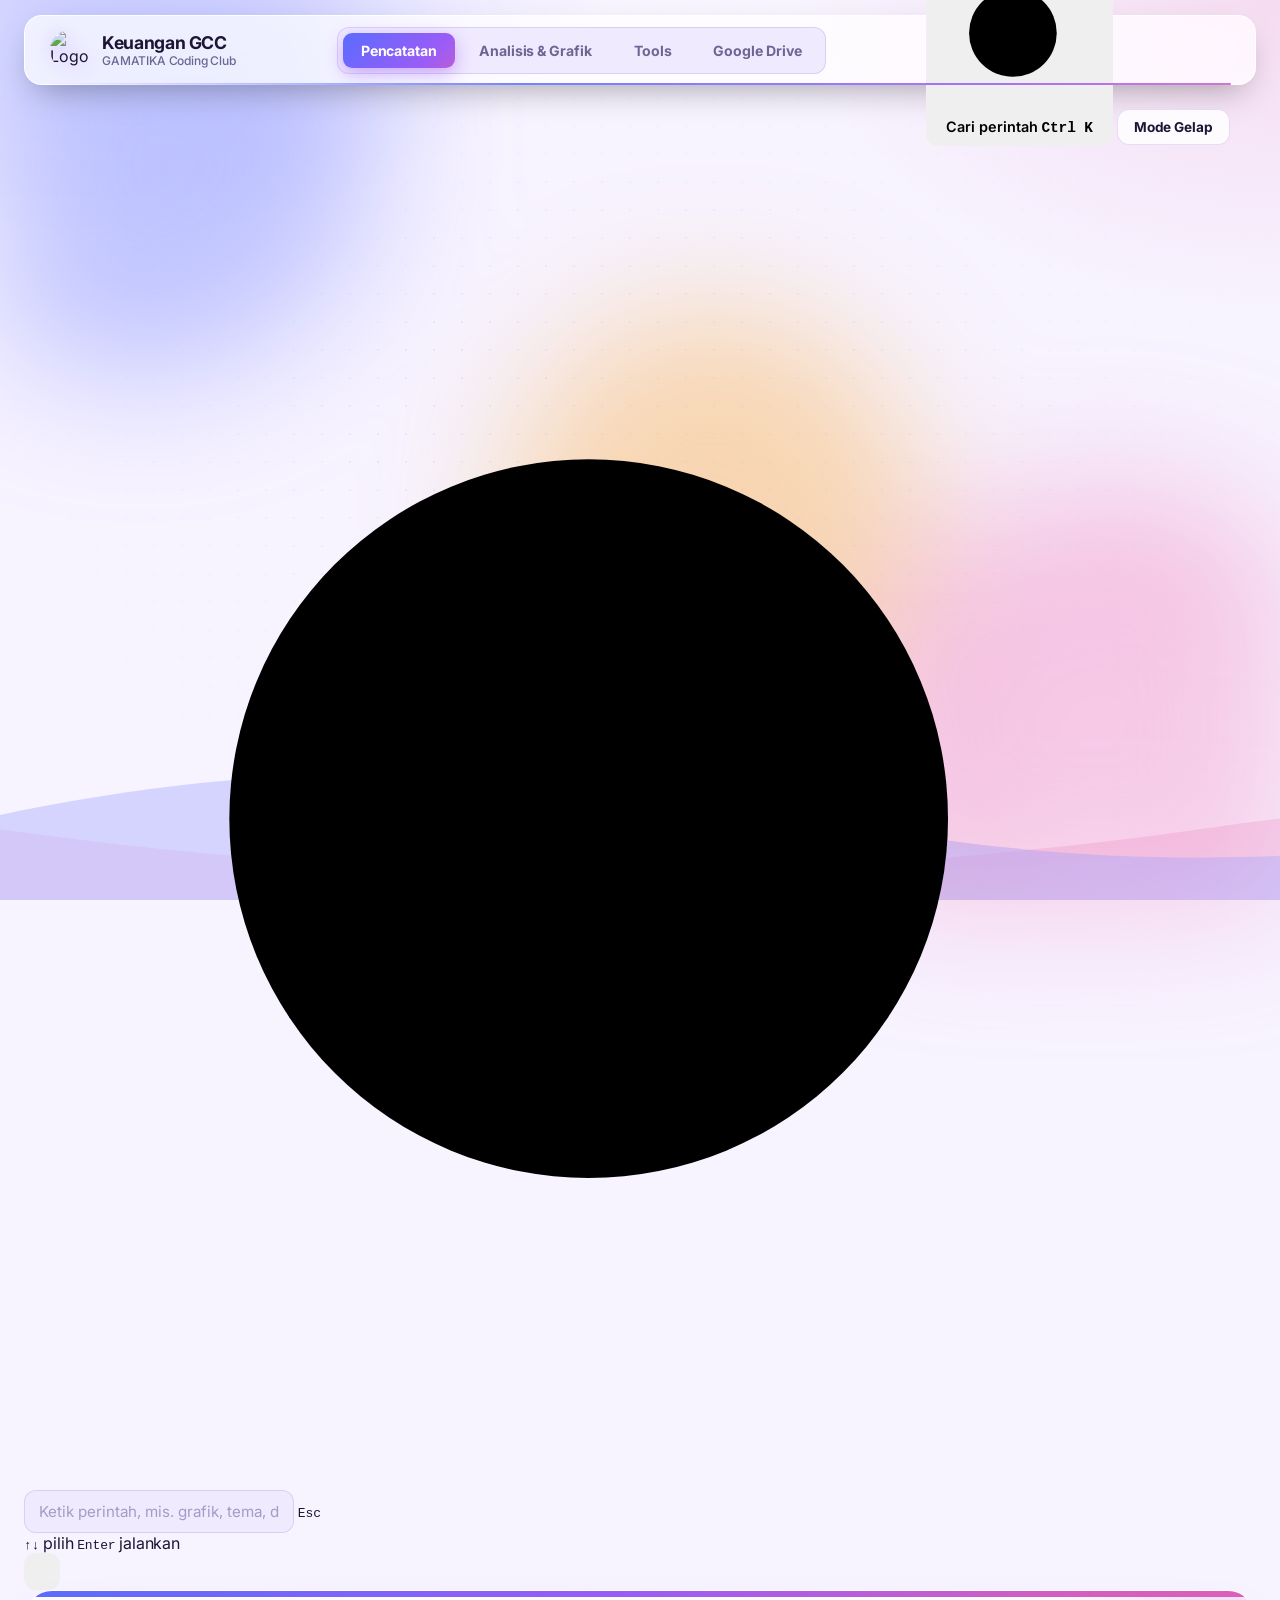
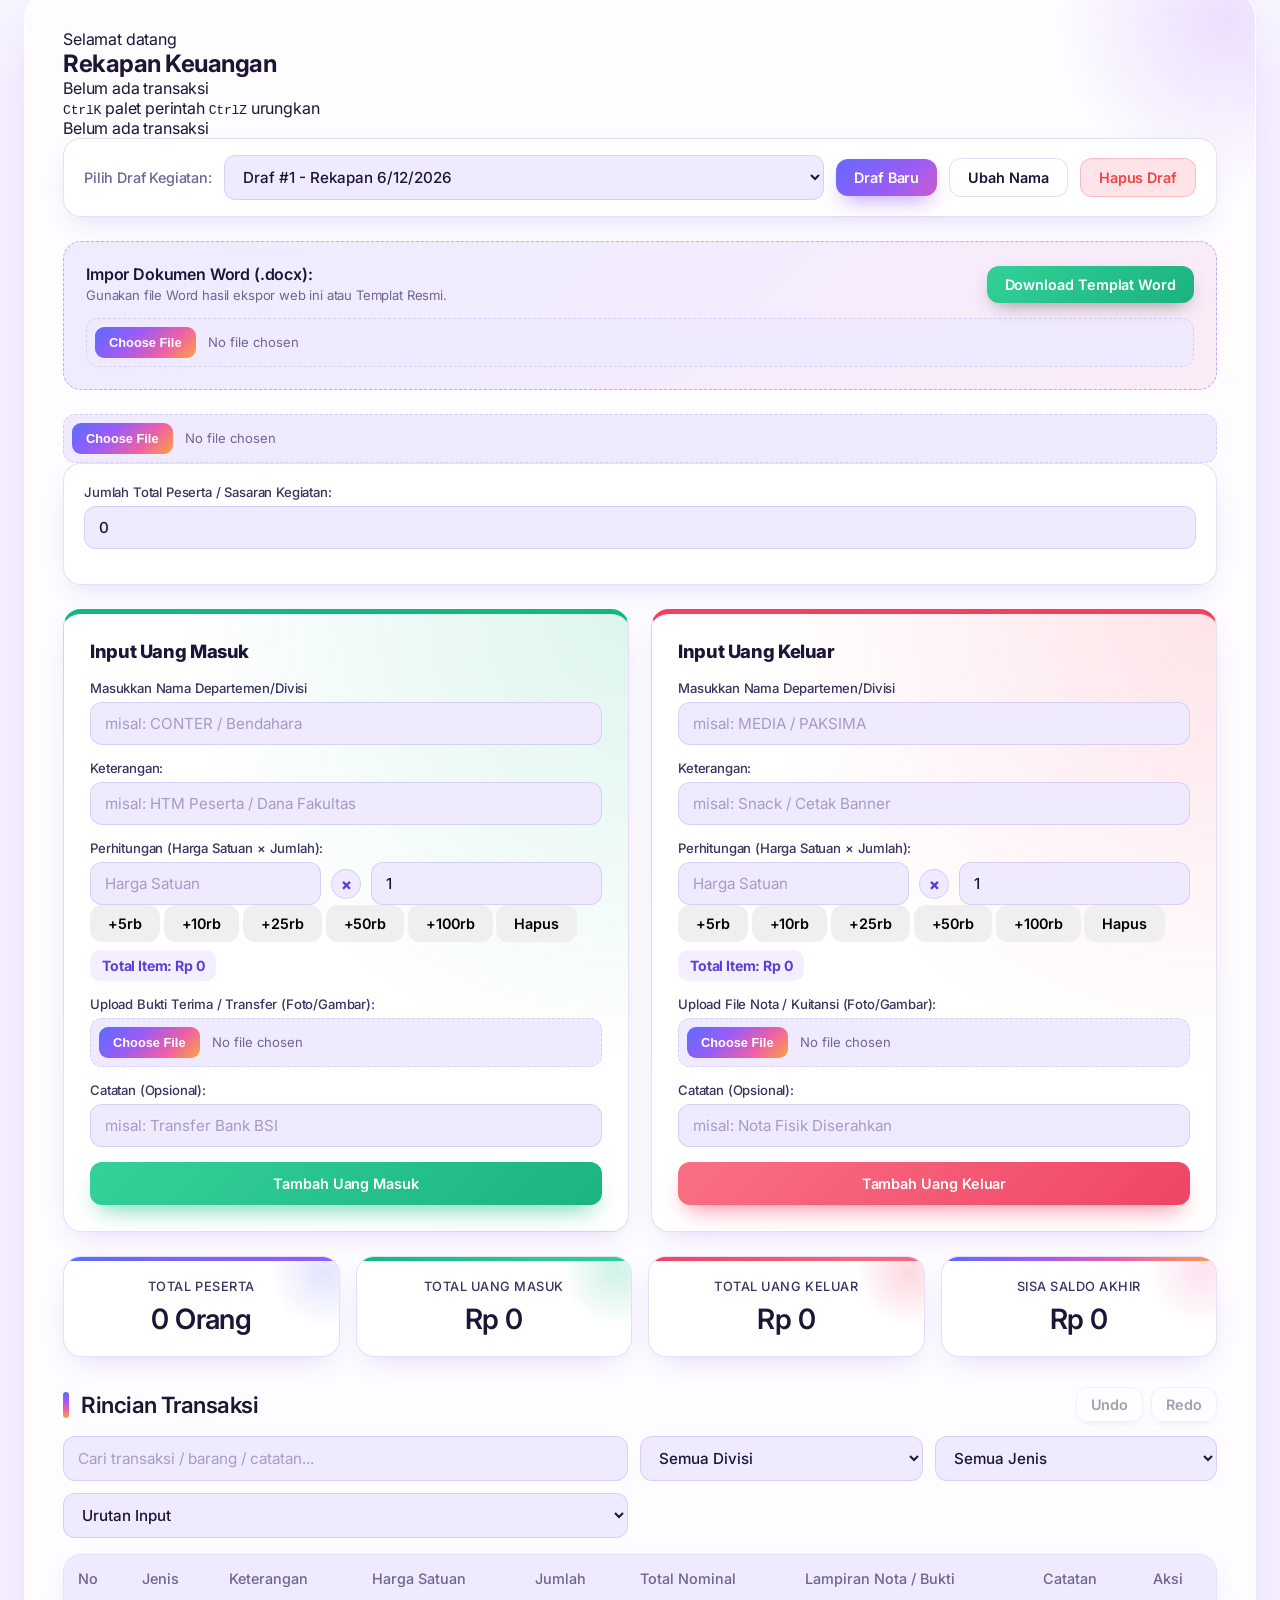
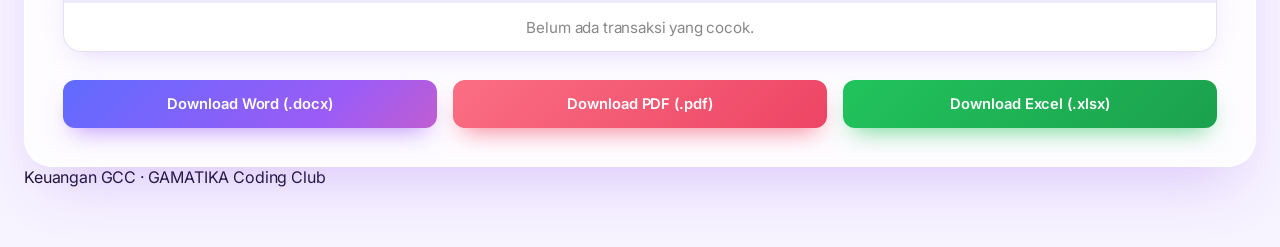
==== commit e0956be9: "Update index.html" ====
--- a/rekap/index.html
+++ b/rekap/index.html
@@ -3,6 +3,7 @@
 <head>
     <meta charset="UTF-8">
     <meta name="viewport" content="width=device-width, initial-scale=1.0, maximum-scale=1.0, user-scalable=no">
+    <meta name="theme-color" content="#0b0716">
     <title>Rekapan Keuangan - GAMATIKA Coding Club</title>
 
     <!-- Favicon Logo GCC -->
@@ -29,6 +30,12 @@
     <script src="https://cdn.jsdelivr.net/npm/xlsx@0.18.5/dist/xlsx.full.min.js"></script>
 </head>
 <body>
+
+    <!-- Garis kemajuan scroll di paling atas layar -->
+    <div class="scroll-progress" id="scrollProgress"></div>
+
+    <!-- Kanvas konfeti perayaan -->
+    <canvas id="confettiCanvas" class="confetti-canvas"></canvas>
 
     <!-- Elemen Bola Cahaya Bergerak Dekoratif -->
     <div class="bg-blobs">
@@ -46,6 +53,27 @@
         <img id="modalImage" class="modal-content" alt="Preview Nota/Bukti">
         <div class="modal-caption" id="modalCaption"></div>
     </div>
+
+    <!-- Palet Perintah (Ctrl + K) -->
+    <div id="cmdPalette" class="cmd-overlay">
+        <div class="cmd-box" role="dialog" aria-modal="true" aria-label="Palet perintah">
+            <div class="cmd-input-wrap">
+                <svg class="icon" viewBox="0 0 24 24" aria-hidden="true"><circle cx="11" cy="11" r="7"/><path d="M21 21l-4.3-4.3"/></svg>
+                <input type="text" id="cmdInput" placeholder="Ketik perintah, mis. grafik, tema, draf baru..." autocomplete="off" spellcheck="false">
+                <kbd>Esc</kbd>
+            </div>
+            <ul id="cmdList" class="cmd-list"></ul>
+            <div class="cmd-footer">
+                <span><kbd>&uarr;</kbd><kbd>&darr;</kbd> pilih</span>
+                <span><kbd>Enter</kbd> jalankan</span>
+            </div>
+        </div>
+    </div>
+
+    <!-- Tombol kembali ke atas -->
+    <button id="btnKeAtas" class="btn-ke-atas" onclick="window.scrollTo({ top: 0, behavior: 'smooth' })" aria-label="Kembali ke atas">
+        <svg class="icon" viewBox="0 0 24 24" aria-hidden="true"><path d="M12 19V5M5 12l7-7 7 7"/></svg>
+    </button>
 
     <!-- ================= NAVBAR UTAMA (PC & MOBILE) ================= -->
     <header class="navbar-main">
@@ -59,12 +87,18 @@
 
         <!-- Navigasi Horizontal (Tampil Sempurna di PC) -->
         <nav class="desktop-nav">
-            <button class="nav-tab active" onclick="switchTab('tab-pencatatan', this)">Pencatatan</button>
-            <button class="nav-tab" onclick="switchTab('tab-analisis', this)">Analisis & Grafik</button>
-            <button class="nav-tab" onclick="switchTab('tab-gdrive', this)">Google Drive</button>
+            <button class="nav-tab active" data-tab="tab-pencatatan" onclick="switchTab('tab-pencatatan', this)">Pencatatan</button>
+            <button class="nav-tab" data-tab="tab-analisis" onclick="switchTab('tab-analisis', this)">Analisis &amp; Grafik</button>
+            <button class="nav-tab" data-tab="tab-tools" onclick="switchTab('tab-tools', this)">Tools</button>
+            <button class="nav-tab" data-tab="tab-gdrive" onclick="switchTab('tab-gdrive', this)">Google Drive</button>
         </nav>
 
         <div class="nav-right-pc">
+            <button class="btn-palette" onclick="openPalette()" title="Palet perintah (Ctrl + K)">
+                <svg class="icon" viewBox="0 0 24 24" aria-hidden="true"><circle cx="11" cy="11" r="7"/><path d="M21 21l-4.3-4.3"/></svg>
+                <span class="pal-label">Cari perintah</span>
+                <kbd class="pal-kbd">Ctrl K</kbd>
+            </button>
             <button id="themeToggle" class="btn-theme" onclick="toggleTheme()" title="Ubah Tema">Mode Gelap</button>
         </div>
 
@@ -76,10 +110,12 @@
 
     <!-- Dropdown / Drawer Menu Navigasi HP -->
     <div id="mobileMenuDropdown" class="mobile-dropdown-menu">
-        <button class="mobile-menu-item active" onclick="switchTabMobile('tab-pencatatan', this)">Pencatatan</button>
-        <button class="mobile-menu-item" onclick="switchTabMobile('tab-analisis', this)">Analisis & Grafik</button>
-        <button class="mobile-menu-item" onclick="switchTabMobile('tab-gdrive', this)">Google Drive</button>
+        <button class="mobile-menu-item active" data-tab="tab-pencatatan" onclick="switchTabMobile('tab-pencatatan', this)">Pencatatan</button>
+        <button class="mobile-menu-item" data-tab="tab-analisis" onclick="switchTabMobile('tab-analisis', this)">Analisis &amp; Grafik</button>
+        <button class="mobile-menu-item" data-tab="tab-tools" onclick="switchTabMobile('tab-tools', this)">Tools</button>
+        <button class="mobile-menu-item" data-tab="tab-gdrive" onclick="switchTabMobile('tab-gdrive', this)">Google Drive</button>
         <div class="mobile-menu-divider"></div>
+        <button class="mobile-menu-item" onclick="toggleMobileMenu(); openPalette();">Cari Perintah</button>
         <button class="mobile-menu-item theme-toggle-mobile" onclick="toggleTheme(); toggleMobileMenu();">Ubah Tema Layar</button>
     </div>
 
@@ -88,6 +124,21 @@
 
         <!-- ================= TAB 1: PENCATATAN ================= -->
         <div id="tab-pencatatan" class="tab-content active">
+
+            <!-- Banner Sambutan Dinamis -->
+            <section class="hero" id="heroBanner">
+                <div class="hero-text">
+                    <p class="hero-greeting" id="heroGreeting">Selamat datang</p>
+                    <h2 class="hero-title" id="heroTitle">Rekapan Keuangan</h2>
+                    <p class="hero-sub" id="heroSub">Belum ada transaksi</p>
+                    <p class="hero-hints"><kbd>Ctrl</kbd><kbd>K</kbd> palet perintah <span class="dot-sep"></span> <kbd>Ctrl</kbd><kbd>Z</kbd> urungkan</p>
+                </div>
+                <div class="hero-status kosong" id="heroStatus">
+                    <span class="status-dot"></span>
+                    <span id="heroStatusText">Belum ada transaksi</span>
+                </div>
+            </section>
+
             <!-- Bar Pilihan Draf -->
             <div class="draft-bar">
                 <label for="selectDraft">Pilih Draf Kegiatan:</label>
@@ -109,13 +160,13 @@
                 <input type="file" id="fileImportDoc" accept=".docx" onchange="imporDokumen(event)">
             </div>
 
-            <input type="file" id="fileNotaHidden" accept="image/*" style="display: none;" onchange="prosesGantiNota(event)">
+            <input type="file" id="fileNotaHidden" class="hidden-input" accept="image/*" onchange="prosesGantiNota(event)">
 
             <!-- Informasi Jumlah Peserta -->
             <div class="info-card">
-                <div class="form-group" style="margin-bottom: 0;">
+                <div class="form-group">
                     <label for="jumlahPeserta">Jumlah Total Peserta / Sasaran Kegiatan:</label>
-                    <input type="number" id="jumlahPeserta" value="0" min="0" onchange="simpanStateKeHistory(); simpanKeStorage(); updateSummary();">
+                    <input type="number" id="jumlahPeserta" value="0" min="0" onchange="ubahPeserta()">
                 </div>
             </div>
 
@@ -138,7 +189,16 @@
                             <span class="calc-operator">×</span>
                             <input type="number" id="jumlahMasuk" placeholder="Jumlah / Qty" value="1" min="1" oninput="hitungSubtotal('Masuk')">
                         </div>
+                        <div class="chip-row" data-jenis="Masuk" aria-label="Tambah nominal cepat">
+                            <button type="button" class="chip" data-add="5000">+5rb</button>
+                            <button type="button" class="chip" data-add="10000">+10rb</button>
+                            <button type="button" class="chip" data-add="25000">+25rb</button>
+                            <button type="button" class="chip" data-add="50000">+50rb</button>
+                            <button type="button" class="chip" data-add="100000">+100rb</button>
+                            <button type="button" class="chip chip-clear" data-add="clear">Hapus</button>
+                        </div>
                         <div class="calc-subtotal" id="subtotalMasuk">Total Item: Rp 0</div>
+                        <div class="terbilang-text" id="terbilangMasuk"></div>
                     </div>
                     <div class="form-group">
                         <label>Upload Bukti Terima / Transfer (Foto/Gambar):</label>
@@ -168,7 +228,16 @@
                             <span class="calc-operator">×</span>
                             <input type="number" id="jumlahKeluar" placeholder="Jumlah / Qty" value="1" min="1" oninput="hitungSubtotal('Keluar')">
                         </div>
+                        <div class="chip-row" data-jenis="Keluar" aria-label="Tambah nominal cepat">
+                            <button type="button" class="chip" data-add="5000">+5rb</button>
+                            <button type="button" class="chip" data-add="10000">+10rb</button>
+                            <button type="button" class="chip" data-add="25000">+25rb</button>
+                            <button type="button" class="chip" data-add="50000">+50rb</button>
+                            <button type="button" class="chip" data-add="100000">+100rb</button>
+                            <button type="button" class="chip chip-clear" data-add="clear">Hapus</button>
+                        </div>
                         <div class="calc-subtotal" id="subtotalKeluar">Total Item: Rp 0</div>
+                        <div class="terbilang-text" id="terbilangKeluar"></div>
                     </div>
                     <div class="form-group">
                         <label>Upload File Nota / Kuitansi (Foto/Gambar):</label>
@@ -204,11 +273,11 @@
                 </div>
                 <div class="summary-item">
                     <h4>Total Uang Masuk</h4>
-                    <p id="dispMasuk" style="color: #10b981;">Rp 0</p>
+                    <p id="dispMasuk" class="text-masuk">Rp 0</p>
                 </div>
                 <div class="summary-item">
                     <h4>Total Uang Keluar</h4>
-                    <p id="dispKeluar" style="color: #f43f5e;">Rp 0</p>
+                    <p id="dispKeluar" class="text-keluar">Rp 0</p>
                 </div>
                 <div class="summary-item">
                     <h4>Sisa Saldo Akhir</h4>
@@ -226,7 +295,7 @@
             </div>
 
             <div class="filter-bar">
-                <input type="text" id="searchKeyword" placeholder="Cari transaksi / barang..." oninput="updateTampilan()">
+                <input type="text" id="searchKeyword" placeholder="Cari transaksi / barang / catatan..." oninput="updateTampilan()">
                 <select id="filterDivisi" onchange="updateTampilan()">
                     <option value="ALL">Semua Divisi</option>
                 </select>
@@ -235,26 +304,33 @@
                     <option value="Masuk">Hanya Uang Masuk</option>
                     <option value="Keluar">Hanya Uang Keluar</option>
                 </select>
-            </div>
+                <select id="sortTransaksi" onchange="updateTampilan()" aria-label="Urutkan transaksi">
+                    <option value="default">Urutan Input</option>
+                    <option value="nominal-desc">Nominal Terbesar</option>
+                    <option value="nominal-asc">Nominal Terkecil</option>
+                    <option value="nama-asc">Keterangan A-Z</option>
+                </select>
+            </div>
+            <p class="result-count" id="resultCount"></p>
 
             <div class="table-responsive">
                 <table>
                     <thead>
                         <tr>
-                            <th style="width: 35px; text-align: center;">No</th>
-                            <th style="width: 75px;">Jenis</th>
+                            <th class="col-no">No</th>
+                            <th class="col-jenis">Jenis</th>
                             <th>Keterangan</th>
                             <th>Harga Satuan</th>
-                            <th style="width: 60px; text-align: center;">Jumlah</th>
+                            <th class="col-qty">Jumlah</th>
                             <th>Total Nominal</th>
-                            <th style="width: 120px; text-align: center;">Lampiran Nota / Bukti</th>
+                            <th class="col-nota">Lampiran Nota / Bukti</th>
                             <th>Catatan</th>
-                            <th style="width: 90px;" class="col-action">Aksi</th>
+                            <th class="col-action">Aksi</th>
                         </tr>
                     </thead>
                     <tbody id="tabelBody">
                         <tr>
-                            <td colspan="9" style="text-align: center; color: #888;">Belum ada transaksi di draf ini.</td>
+                            <td colspan="9" class="empty-row">Belum ada transaksi di draf ini.</td>
                         </tr>
                     </tbody>
                     <tfoot id="tabelFoot">
@@ -283,6 +359,40 @@
                 </div>
             </div>
 
+            <!-- Kartu Wawasan Otomatis -->
+            <div class="stat-grid">
+                <div class="stat-tile">
+                    <span class="stat-label">Biaya per Peserta</span>
+                    <strong class="stat-value" id="statBiaya">—</strong>
+                    <span class="stat-sub" id="statBiayaSub">Isi jumlah peserta dulu</span>
+                </div>
+                <div class="stat-tile">
+                    <span class="stat-label">Pengeluaran Terbesar</span>
+                    <strong class="stat-value" id="statTerbesar">—</strong>
+                    <span class="stat-sub" id="statTerbesarSub">Belum ada pengeluaran</span>
+                </div>
+                <div class="stat-tile">
+                    <span class="stat-label">Jumlah Transaksi</span>
+                    <strong class="stat-value" id="statJumlah">0</strong>
+                    <span class="stat-sub" id="statJumlahSub">0 masuk · 0 keluar</span>
+                </div>
+                <div class="stat-tile">
+                    <span class="stat-label">Kelengkapan Nota</span>
+                    <strong class="stat-value" id="statNota">—</strong>
+                    <span class="stat-sub" id="statNotaSub">Belum ada pengeluaran</span>
+                </div>
+                <div class="stat-tile">
+                    <span class="stat-label">Divisi Terboros</span>
+                    <strong class="stat-value" id="statBoros">—</strong>
+                    <span class="stat-sub" id="statBorosSub">Belum ada pengeluaran</span>
+                </div>
+                <div class="stat-tile">
+                    <span class="stat-label">Rata-rata Pengeluaran</span>
+                    <strong class="stat-value" id="statRata">—</strong>
+                    <span class="stat-sub" id="statRataSub">per transaksi keluar</span>
+                </div>
+            </div>
+
             <div class="charts-grid">
                 <div class="chart-card">
                     <h4>Analisis Masuk vs Keluar</h4>
@@ -298,8 +408,46 @@
                 </div>
             </div>
 
-            <div class="calc-widget" style="margin-top: 20px;">
-                <h3 style="font-size: 1.05rem; font-weight: 800; margin-bottom: 12px;">Simulator Kalkulator Target HTM Peserta</h3>
+            <div class="charts-grid">
+                <div class="chart-card">
+                    <h4>Pergerakan Saldo Berjalan</h4>
+                    <div class="chart-wrapper">
+                        <canvas id="chartSaldo"></canvas>
+                    </div>
+                </div>
+                <div class="chart-card">
+                    <h4>5 Pengeluaran Terbesar</h4>
+                    <div class="chart-wrapper">
+                        <canvas id="chartTop"></canvas>
+                    </div>
+                </div>
+            </div>
+
+            <!-- Cek Kesiapan Laporan -->
+            <div class="health-card">
+                <div class="health-ring">
+                    <svg viewBox="0 0 100 100" aria-hidden="true">
+                        <defs>
+                            <linearGradient id="healthGrad" x1="0" y1="0" x2="1" y2="1">
+                                <stop offset="0%" stop-color="#5b6cff"/>
+                                <stop offset="50%" stop-color="#9b5cf6"/>
+                                <stop offset="100%" stop-color="#ec5fa8"/>
+                            </linearGradient>
+                        </defs>
+                        <circle class="ring-bg" cx="50" cy="50" r="42"/>
+                        <circle class="ring-arc" id="healthArc" cx="50" cy="50" r="42"/>
+                    </svg>
+                    <span class="health-score" id="healthScore">0%</span>
+                </div>
+                <div class="health-body">
+                    <h4>Kesiapan Laporan (LPJ)</h4>
+                    <p class="health-verdict" id="healthVerdict">Perlu dilengkapi</p>
+                    <ul class="health-list" id="healthList"></ul>
+                </div>
+            </div>
+
+            <div class="calc-widget calc-sim">
+                <h3>Simulator Kalkulator Target HTM Peserta</h3>
                 <div class="grid-calc">
                     <div class="form-group">
                         <label>Estimasi Target Peserta:</label>
@@ -316,15 +464,146 @@
             </div>
         </div>
 
-        <!-- ================= TAB 3: GOOGLE DRIVE ================= -->
+        <!-- ================= TAB 3: TOOLS ================= -->
+        <div id="tab-tools" class="tab-content">
+            <div class="info-card tools-intro">
+                <h3>Kotak Perkakas Bendahara</h3>
+                <p>Alat bantu praktis untuk mengatur pagu, menghitung cepat, membuat terbilang kuitansi, membagikan ringkasan, dan mengamankan data.</p>
+            </div>
+
+            <div class="tools-grid">
+
+                <!-- Pagu Anggaran -->
+                <div class="tool-card tool-wide">
+                    <div class="tool-head">
+                        <span class="tool-icon"><svg class="icon" viewBox="0 0 24 24" aria-hidden="true"><path d="M3 7h15a3 3 0 0 1 3 3v8a3 3 0 0 1-3 3H6a3 3 0 0 1-3-3V7z"/><path d="M3 7l2-3h11"/><circle cx="17" cy="14" r="1.2"/></svg></span>
+                        <div>
+                            <h3>Pagu Anggaran per Divisi</h3>
+                            <p>Tentukan batas pengeluaran tiap divisi. Web akan memberi peringatan otomatis saat pagu hampir habis atau terlampaui.</p>
+                        </div>
+                    </div>
+                    <div class="budget-form">
+                        <input type="text" id="budgetDivisi" list="listDivisi" placeholder="Nama divisi, mis. MEDIA">
+                        <input type="number" id="budgetNominal" placeholder="Pagu (Rp)" min="0" step="50000">
+                        <button class="btn-new" onclick="simpanBudget()">Simpan Pagu</button>
+                    </div>
+                    <div id="budgetSuggest" class="budget-suggest"></div>
+                    <div id="budgetList" class="budget-list"></div>
+                </div>
+
+                <!-- Kalkulator -->
+                <div class="tool-card">
+                    <div class="tool-head">
+                        <span class="tool-icon"><svg class="icon" viewBox="0 0 24 24" aria-hidden="true"><rect x="5" y="3" width="14" height="18" rx="2"/><path d="M8 7h8M8 12h.01M12 12h.01M16 12h.01M8 16h.01M12 16h.01M16 16h.01"/></svg></span>
+                        <div>
+                            <h3>Kalkulator Cepat</h3>
+                            <p>Bisa diketik lewat keyboard. Hasilnya dapat langsung dikirim ke form.</p>
+                        </div>
+                    </div>
+                    <div class="calc-display">
+                        <div class="calc-expr" id="calcExpr">&nbsp;</div>
+                        <div class="calc-out" id="calcResult">0</div>
+                    </div>
+                    <div class="calc-keys" id="calcKeys">
+                        <button type="button" class="calc-key fn" data-key="C">C</button>
+                        <button type="button" class="calc-key fn" data-key="DEL">&larr;</button>
+                        <button type="button" class="calc-key fn" data-key="%" title="Bagi 100">%</button>
+                        <button type="button" class="calc-key op" data-key="/">÷</button>
+                        <button type="button" class="calc-key" data-key="7">7</button>
+                        <button type="button" class="calc-key" data-key="8">8</button>
+                        <button type="button" class="calc-key" data-key="9">9</button>
+                        <button type="button" class="calc-key op" data-key="*">×</button>
+                        <button type="button" class="calc-key" data-key="4">4</button>
+                        <button type="button" class="calc-key" data-key="5">5</button>
+                        <button type="button" class="calc-key" data-key="6">6</button>
+                        <button type="button" class="calc-key op" data-key="-">−</button>
+                        <button type="button" class="calc-key" data-key="1">1</button>
+                        <button type="button" class="calc-key" data-key="2">2</button>
+                        <button type="button" class="calc-key" data-key="3">3</button>
+                        <button type="button" class="calc-key op" data-key="+">+</button>
+                        <button type="button" class="calc-key" data-key="0">0</button>
+                        <button type="button" class="calc-key" data-key="000">000</button>
+                        <button type="button" class="calc-key" data-key=".">,</button>
+                        <button type="button" class="calc-key eq" data-key="=">=</button>
+                    </div>
+                    <div class="tool-actions">
+                        <button type="button" class="btn-mini" onclick="calcKirim('Masuk')">Pakai sebagai Harga Masuk</button>
+                        <button type="button" class="btn-mini" onclick="calcKirim('Keluar')">Pakai sebagai Harga Keluar</button>
+                    </div>
+                </div>
+
+                <!-- Terbilang -->
+                <div class="tool-card">
+                    <div class="tool-head">
+                        <span class="tool-icon"><svg class="icon" viewBox="0 0 24 24" aria-hidden="true"><path d="M4 6h16M4 12h10M4 18h16"/></svg></span>
+                        <div>
+                            <h3>Terbilang Kuitansi</h3>
+                            <p>Ubah angka menjadi tulisan rupiah untuk kuitansi dan LPJ.</p>
+                        </div>
+                    </div>
+                    <div class="form-group">
+                        <label for="terbilangInput">Nominal (Rp):</label>
+                        <input type="number" id="terbilangInput" placeholder="mis. 1500000" min="0" oninput="updateTerbilangTool()">
+                    </div>
+                    <div class="terbilang-out kosong" id="terbilangOutput">Masukkan nominal untuk melihat terbilangnya.</div>
+                    <div class="tool-actions">
+                        <button type="button" class="btn-mini" onclick="salinTerbilang()">Salin Teks</button>
+                    </div>
+                </div>
+
+                <!-- Ringkasan WhatsApp -->
+                <div class="tool-card tool-wide">
+                    <div class="tool-head">
+                        <span class="tool-icon"><svg class="icon" viewBox="0 0 24 24" aria-hidden="true"><path d="M4 12v7a1 1 0 0 0 1 1h14a1 1 0 0 0 1-1v-7"/><path d="M16 6l-4-4-4 4M12 2v13"/></svg></span>
+                        <div>
+                            <h3>Ringkasan untuk WhatsApp</h3>
+                            <p>Teks ringkas draf aktif yang siap dibagikan ke grup pengurus. Isi diperbarui otomatis.</p>
+                        </div>
+                    </div>
+                    <textarea id="waPreview" rows="10" readonly aria-label="Pratinjau ringkasan WhatsApp"></textarea>
+                    <div class="tool-actions">
+                        <button type="button" class="btn-mini primary" onclick="salinRingkasan()">Salin Ringkasan</button>
+                        <button type="button" class="btn-mini wa" onclick="bukaWhatsApp()">Kirim via WhatsApp</button>
+                    </div>
+                </div>
+
+                <!-- Backup & Restore -->
+                <div class="tool-card tool-wide">
+                    <div class="tool-head">
+                        <span class="tool-icon"><svg class="icon" viewBox="0 0 24 24" aria-hidden="true"><ellipse cx="12" cy="5" rx="8" ry="3"/><path d="M4 5v6c0 1.7 3.6 3 8 3s8-1.3 8-3V5M4 11v6c0 1.7 3.6 3 8 3s8-1.3 8-3v-6"/></svg></span>
+                        <div>
+                            <h3>Cadangan &amp; Pemulihan Data</h3>
+                            <p>Semua draf tersimpan di browser perangkat ini. Unduh cadangan secara berkala agar data aman jika browser dibersihkan.</p>
+                        </div>
+                    </div>
+                    <div class="storage-meter">
+                        <div class="storage-label">
+                            <span>Penyimpanan browser terpakai</span>
+                            <span id="storageText">0 KB</span>
+                        </div>
+                        <div class="storage-track"><div class="storage-fill" id="storageFill"></div></div>
+                    </div>
+                    <div class="tool-actions">
+                        <button type="button" class="btn-mini primary" onclick="backupSemuaDraf()">Unduh Cadangan (.json)</button>
+                        <label class="btn-mini btn-file">Pulihkan dari Cadangan
+                            <input type="file" id="fileRestore" class="hidden-input" accept=".json,application/json" onchange="restoreDraf(event)">
+                        </label>
+                        <button type="button" class="btn-mini" onclick="exportCSV()">Ekspor CSV Draf Aktif</button>
+                    </div>
+                </div>
+
+            </div>
+        </div>
+
+        <!-- ================= TAB 4: GOOGLE DRIVE ================= -->
         <div id="tab-gdrive" class="tab-content">
-            <div class="card" style="border-top: 5px solid #4285F4;">
+            <div class="card card-drive">
                 <h3>Upload Rekapan ke Google Drive GCC</h3>
-                <p style="color: var(--text-muted); font-size: 0.88rem; margin-bottom: 20px;">
+                <p class="drive-desc">
                     File hasil rekapan akan tersimpan otomatis ke folder target Google Drive resmi departemen.
                 </p>
-                
-                <div class="grid" style="grid-template-columns: 1fr 1fr; gap: 15px; margin-bottom: 15px;">
+
+                <div class="grid grid-drive">
                     <div class="form-group">
                         <label>Pilih Departemen / Divisi:</label>
                         <select id="driveDeptSelect">
@@ -336,7 +615,7 @@
                             <option value="PPSDM">PPSDM</option>
                         </select>
                     </div>
-                    
+
                     <div class="form-group">
                         <label>Kategori Dokumen:</label>
                         <select id="driveCategorySelect">
@@ -346,7 +625,7 @@
                     </div>
                 </div>
 
-                <div class="export-group" style="margin-top: 15px;">
+                <div class="export-group export-drive">
                     <button class="btn-word" onclick="uploadKeDrive('docx')">Upload Word (.docx)</button>
                     <button class="btn-pdf" onclick="uploadKeDrive('pdf')">Upload PDF (.pdf)</button>
                     <button class="btn-excel" onclick="uploadKeDrive('xlsx')">Upload Excel (.xlsx)</button>
@@ -356,28 +635,10 @@
 
     </div>
 
-    <!-- Script Menu HP -->
-    <script>
-        function toggleMobileMenu() {
-            const dropdown = document.getElementById('mobileMenuDropdown');
-            dropdown.style.display = dropdown.style.display === 'flex' ? 'none' : 'flex';
-        }
-
-        function switchTabMobile(tabId, btnElement) {
-            switchTab(tabId, btnElement);
-            document.getElementById('mobileMenuDropdown').style.display = 'none';
-            document.querySelectorAll('.mobile-menu-item').forEach(item => item.classList.remove('active'));
-            if(btnElement) btnElement.classList.add('active');
-        }
-
-        window.addEventListener('click', function(e) {
-            const dropdown = document.getElementById('mobileMenuDropdown');
-            const menuBtn = document.querySelector('.mobile-menu-btn');
-            if (dropdown && menuBtn && !dropdown.contains(e.target) && !menuBtn.contains(e.target)) {
-                dropdown.style.display = 'none';
-            }
-        });
-    </script>
+    <footer class="site-footer">
+        Keuangan GCC &middot; GAMATIKA Coding Club
+    </footer>
+
     <script src="script.js"></script>
 </body>
 </html>
--- a/rekap/style.css
+++ b/rekap/style.css
@@ -1,59 +1,145 @@
-@import url('https://fonts.googleapis.com/css2?family=Plus+Jakarta+Sans:wght@400;500;600;700;800&family=Poppins:wght@600;700;800&display=swap');
-
+/* =====================================================================
+   KEUANGAN GCC — GAMATIKA Coding Club
+   Tema: gradasi teal → indigo → magenta (selaras dengan logo GCC)
+   Semua class/ID lama dipertahankan, hanya tampilan yang diperbarui.
+   ===================================================================== */
+@import url('https://fonts.googleapis.com/css2?family=Inter:wght@400;500;600;700;800&display=swap');
+
+/* ---------- 1. VARIABEL TEMA ---------- */
 :root {
-    --bg-main: #0f172a;
-    --text-main: #f8fafc;
-    --text-muted: #94a3b8;
-    --card-glass: rgba(15, 23, 42, 0.82);
-    --card-border: rgba(255, 255, 255, 0.12);
-    --card-solid: rgba(30, 41, 59, 0.85);
-    --input-bg: rgba(15, 23, 42, 0.65);
-    --border-color: rgba(255, 255, 255, 0.15);
-    
-    --primary-gradient: linear-gradient(135deg, #6366f1 0%, #4f46e5 100%);
-    --success-gradient: linear-gradient(135deg, #10b981 0%, #059669 100%);
-    --danger-gradient: linear-gradient(135deg, #f43f5e 0%, #e11d48 100%);
-    --excel-gradient: linear-gradient(135deg, #16a34a 0%, #15803d 100%);
-    
-    --radius-xl: 24px;
-    --radius-lg: 16px;
+    /* Palet brand (diambil dari logo) */
+    --brand-indigo: #5b6cff;
+    --brand-violet: #9b5cf6;
+    --brand-rose: #ec5fa8;
+    --brand-amber: #ffa23e;
+
+    /* Tema gelap = default */
+    --bg-main: #0b0716;
+    --text-main: #f8f5ff;
+    --text-muted: #aca5c9;
+    --text-label: #dcd6f2;
+    --text-placeholder: #766f9b;
+    --accent-text: #e9e3ff;
+    --card-glass: rgba(22, 14, 46, 0.68);
+    --card-border: rgba(200, 175, 255, 0.14);
+    --card-solid: rgba(40, 27, 76, 0.50);
+    --input-bg: rgba(13, 8, 32, 0.62);
+    --border-color: rgba(200, 175, 255, 0.16);
+    --row-hover: rgba(155, 92, 246, 0.10);
+    --dot-color: rgba(190, 165, 255, 0.16);
+    --wave-opacity: 0.45;
+    --blob-opacity: 0.60;
+    --blob-blend: screen;
+
+    --primary-gradient: linear-gradient(135deg, #5b6cff 0%, #9b5cf6 38%, #ec5fa8 70%, #ffa23e 100%);
+    --success-gradient: linear-gradient(135deg, #34d399 0%, #059669 100%);
+    --danger-gradient: linear-gradient(135deg, #fb7185 0%, #e11d48 100%);
+    --excel-gradient: linear-gradient(135deg, #22c55e 0%, #15803d 100%);
+
+    --radius-xl: 28px;
+    --radius-lg: 18px;
     --radius-md: 12px;
-    --shadow-glass: 0 25px 50px -12px rgba(0, 0, 0, 0.4);
-}
-
+    --shadow-glass: 0 30px 60px -15px rgba(0, 0, 0, 0.55), inset 0 1px 0 rgba(255, 255, 255, 0.06);
+    --shadow-card: 0 10px 30px -10px rgba(0, 0, 0, 0.45);
+    --shadow-card-hover: 0 22px 40px -14px rgba(155, 92, 246, 0.45);
+    --ease-flow: cubic-bezier(0.22, 1, 0.36, 1);
+    --gutter: 24px;
+}
+
+/* Tema terang (aktif saat body TIDAK punya class dark-mode) */
 body:not(.dark-mode) {
-    --bg-main: #f8fafc;
-    --text-main: #0f172a;
-    --text-muted: #64748b;
-    --card-glass: rgba(255, 255, 255, 0.88);
-    --card-border: rgba(255, 255, 255, 0.9);
-    --card-solid: rgba(255, 255, 255, 0.95);
-    --input-bg: #f1f5f9;
-    --border-color: #e2e8f0;
-}
-
+    --bg-main: #f7f3ff;
+    --text-main: #1d1535;
+    --text-muted: #6d6592;
+    --text-label: #3b3160;
+    --text-placeholder: #a39cc6;
+    --accent-text: #5b3fd6;
+    --card-glass: rgba(255, 255, 255, 0.72);
+    --card-border: rgba(255, 255, 255, 0.95);
+    --card-solid: rgba(255, 255, 255, 0.82);
+    --input-bg: #f0eaff;
+    --border-color: rgba(120, 100, 210, 0.20);
+    --row-hover: rgba(155, 92, 246, 0.07);
+    --dot-color: rgba(150, 100, 240, 0.18);
+    --wave-opacity: 0.40;
+    --blob-opacity: 0.45;
+    --blob-blend: multiply;
+    --shadow-glass: 0 30px 60px -20px rgba(124, 58, 237, 0.25), inset 0 1px 0 rgba(255, 255, 255, 0.9);
+    --shadow-card: 0 10px 28px -12px rgba(124, 58, 237, 0.25);
+    --shadow-card-hover: 0 22px 40px -16px rgba(155, 92, 246, 0.40);
+}
+
+/* ---------- 2. DASAR ---------- */
 html, body {
     width: 100%;
     max-width: 100%;
     overflow-x: hidden !important;
 }
 
+html {
+    scroll-behavior: smooth;
+    scrollbar-width: thin;
+    scrollbar-color: #9b5cf6 transparent;
+}
+
 * {
     box-sizing: border-box;
     margin: 0;
     padding: 0;
-    font-family: 'Plus Jakarta Sans', sans-serif;
 }
 
 body {
+    font-family: 'Inter', sans-serif;
+    letter-spacing: -0.01em;
+    color-scheme: dark;
     background-color: var(--bg-main);
+    background-image:
+        radial-gradient(900px 520px at 6% -8%, rgba(91, 108, 255, 0.20), transparent 60%),
+        radial-gradient(800px 520px at 100% 0%, rgba(236, 95, 168, 0.16), transparent 60%),
+        radial-gradient(900px 500px at 55% 115%, rgba(255, 162, 62, 0.13), transparent 60%);
+    background-attachment: fixed;
     color: var(--text-main);
     min-height: 100vh;
-    padding: 100px 20px 40px 20px;
-    transition: background-color 0.3s ease;
+    padding: 100px var(--gutter) 60px var(--gutter);
+    transition: background-color 0.4s ease, color 0.4s ease;
     position: relative;
-}
-
+    -webkit-font-smoothing: antialiased;
+}
+body:not(.dark-mode) { color-scheme: light; }
+
+button, input, select, textarea { font-family: inherit; }
+h1, h2, h3, h4 { font-family: 'Inter', sans-serif; font-weight: 700; letter-spacing: -0.02em; }
+
+::selection { background: rgba(155, 92, 246, 0.35); color: inherit; }
+::placeholder { color: var(--text-placeholder); opacity: 1; }
+
+option { background: #1a1230; color: #f8f5ff; }
+body:not(.dark-mode) option { background: #ffffff; color: #0f172a; }
+
+::-webkit-scrollbar { width: 10px; height: 10px; }
+::-webkit-scrollbar-track { background: transparent; }
+::-webkit-scrollbar-thumb {
+    background: linear-gradient(180deg, #5b6cff, #9b5cf6, #ec5fa8, #ffa23e);
+    border-radius: 10px;
+    border: 2px solid transparent;
+    background-clip: padding-box;
+}
+
+/* ---------- 3. LATAR BELAKANG MENGALIR ---------- */
+/* Pola titik halus */
+html::before {
+    content: '';
+    position: fixed;
+    inset: 0;
+    z-index: -1000;
+    pointer-events: none;
+    background-image: radial-gradient(var(--dot-color) 1.2px, transparent 1.2px);
+    background-size: 28px 28px;
+    -webkit-mask-image: radial-gradient(ellipse at center, #000 25%, transparent 78%);
+    mask-image: radial-gradient(ellipse at center, #000 25%, transparent 78%);
+}
+
+/* Bola cahaya */
 .bg-blobs {
     position: fixed;
     top: 0; left: 0;
@@ -67,32 +153,57 @@
 .blob {
     position: absolute;
     border-radius: 50%;
-    opacity: 0.65;
-    mix-blend-mode: screen;
-    animation: floatAnimation 15s infinite alternate ease-in-out;
-}
-
-.blob-1 { width: 450px; height: 450px; background: radial-gradient(circle, #818cf8 0%, #4f46e5 100%); top: -80px; left: -80px; }
-.blob-2 { width: 500px; height: 500px; background: radial-gradient(circle, #34d399 0%, #059669 100%); bottom: -100px; right: -80px; animation-delay: -5s; }
-.blob-3 { width: 380px; height: 380px; background: radial-gradient(circle, #fb7185 0%, #e11d48 100%); top: 35%; left: 40%; animation-delay: -10s; }
+    opacity: var(--blob-opacity);
+    mix-blend-mode: var(--blob-blend);
+    animation: floatAnimation 18s infinite alternate ease-in-out;
+    will-change: transform;
+}
+
+.blob-1 { width: 460px; height: 460px; background: radial-gradient(circle, #8b9bff 0%, #5b6cff 100%); top: -90px; left: -90px; }
+.blob-2 { width: 520px; height: 520px; background: radial-gradient(circle, #f9a8d4 0%, #ec5fa8 100%); bottom: -110px; right: -90px; animation-delay: -6s; }
+.blob-3 { width: 400px; height: 400px; background: radial-gradient(circle, #fdba74 0%, #f59e0b 100%); top: 35%; left: 40%; animation-delay: -12s; }
 
 @keyframes floatAnimation {
-    0% { transform: translate(0, 0) scale(1) rotate(0deg); }
-    50% { transform: translate(45px, -55px) scale(1.15) rotate(180deg); }
-    100% { transform: translate(-40px, 45px) scale(0.9) rotate(360deg); }
-}
-
+    0%   { transform: translate(0, 0) scale(1) rotate(0deg); }
+    50%  { transform: translate(55px, -60px) scale(1.18) rotate(180deg); }
+    100% { transform: translate(-45px, 50px) scale(0.92) rotate(360deg); }
+}
+
+/* Gelombang di dasar layar (dua lapis, arah berlawanan) */
+body::before {
+    content: '';
+    position: fixed;
+    left: 0; bottom: 0;
+    width: 100%;
+    height: 170px;
+    z-index: -998;
+    pointer-events: none;
+    opacity: var(--wave-opacity);
+    background-repeat: repeat-x, repeat-x;
+    background-position: 0 bottom, 0 bottom;
+    background-size: 1600px 100%, 2400px 100%;
+    background-image:
+        url("data:image/svg+xml,%3Csvg xmlns='http://www.w3.org/2000/svg' viewBox='0 0 1200 120' preserveAspectRatio='none'%3E%3Cpath fill='%235b6cff' fill-opacity='.55' d='M0,60 C200,20 400,20 600,60 S1000,100 1200,60 L1200,120 L0,120 Z'/%3E%3C/svg%3E"),
+        url("data:image/svg+xml,%3Csvg xmlns='http://www.w3.org/2000/svg' viewBox='0 0 1200 120' preserveAspectRatio='none'%3E%3Cpath fill='%23ec5fa8' fill-opacity='.45' d='M0,70 C200,110 400,110 600,70 S1000,30 1200,70 L1200,120 L0,120 Z'/%3E%3C/svg%3E");
+    animation: waveFlow 26s linear infinite;
+}
+
+@keyframes waveFlow {
+    to { background-position: -1600px bottom, 2400px bottom; }
+}
+
+/* ---------- 4. NAVBAR ---------- */
 .navbar-main {
     position: fixed;
     top: 15px;
     left: 50%;
     transform: translateX(-50%);
-    width: calc(100% - 40px);
-    max-width: 1150px;
+    width: calc(100% - (var(--gutter) * 2));
+    max-width: none;
     height: 70px;
     background: var(--card-glass);
-    backdrop-filter: blur(20px);
-    -webkit-backdrop-filter: blur(20px);
+    backdrop-filter: blur(22px) saturate(160%);
+    -webkit-backdrop-filter: blur(22px) saturate(160%);
     border: 1px solid var(--card-border);
     border-radius: var(--radius-lg);
     z-index: 9999;
@@ -100,16 +211,54 @@
     align-items: center;
     justify-content: space-between;
     padding: 0 25px;
-    box-shadow: 0 10px 30px rgba(0,0,0,0.15);
+    box-shadow: 0 14px 34px -12px rgba(0, 0, 0, 0.35);
+    animation: navDrop 0.7s var(--ease-flow) both;
+}
+
+/* Garis cahaya mengalir di tepi bawah navbar */
+.navbar-main::after {
+    content: '';
+    position: absolute;
+    left: 24px; right: 24px; bottom: -1px;
+    height: 2px;
+    border-radius: 2px;
+    background: linear-gradient(90deg, transparent, #5b6cff, #9b5cf6, #ec5fa8, #ffa23e, transparent);
+    background-size: 200% 100%;
+    animation: gradientFlow 6s linear infinite;
+    opacity: 0.85;
+}
+
+@keyframes navDrop {
+    from { opacity: 0; transform: translate(-50%, -28px); }
+    to   { opacity: 1; transform: translate(-50%, 0); }
+}
+
+@keyframes gradientFlow {
+    0%   { background-position: 0% 50%; }
+    100% { background-position: 200% 50%; }
 }
 
 .nav-brand { display: flex; align-items: center; gap: 12px; }
-.nav-logo { width: 38px; height: 38px; object-fit: contain; }
-.brand-info h1 { font-family: 'Poppins', sans-serif; font-size: 1.1rem; font-weight: 800; line-height: 1.2; }
-.brand-info p { font-size: 0.75rem; color: var(--text-muted); }
+
+.nav-logo {
+    width: 40px; height: 40px;
+    object-fit: contain;
+    border-radius: 50%;
+    filter: drop-shadow(0 4px 10px rgba(155, 92, 246, 0.45));
+    transition: transform 0.6s var(--ease-flow);
+}
+.nav-brand:hover .nav-logo { transform: rotate(360deg) scale(1.08); }
+
+.brand-info h1 {
+    font-size: 1.1rem;
+    font-weight: 700;
+    line-height: 1.2;
+    color: var(--text-main);
+}
+.brand-info p { font-size: 0.75rem; color: var(--text-muted); font-weight: 500; }
 
 .desktop-nav {
-    display: flex; gap: 8px;
+    display: flex; gap: 6px;
     background: var(--input-bg);
     padding: 5px;
     border-radius: var(--radius-md);
@@ -118,207 +267,630 @@
 
 .desktop-nav .nav-tab {
     background: transparent; color: var(--text-muted);
-    border: none; padding: 8px 16px; border-radius: 8px;
+    border: none; padding: 9px 18px; border-radius: 9px;
     font-weight: 700; font-size: 0.88rem; cursor: pointer;
-    transition: all 0.2s ease;
-}
+    transition: color 0.25s ease, background-color 0.25s ease, box-shadow 0.35s ease, transform 0.25s ease;
+}
+.desktop-nav .nav-tab:hover { color: var(--text-main); background: var(--row-hover); transform: none; }
 
 .desktop-nav .nav-tab.active {
-    background: var(--primary-gradient); color: white;
-    box-shadow: 0 4px 12px rgba(99, 102, 241, 0.3);
+    background: var(--primary-gradient);
+    background-size: 200% 200%;
+    color: white;
+    box-shadow: 0 6px 18px rgba(155, 92, 246, 0.45);
+    animation: gradientShift 6s ease infinite;
+}
+
+@keyframes gradientShift {
+    0%, 100% { background-position: 0% 50%; }
+    50%      { background-position: 100% 50%; }
 }
 
 .btn-theme {
     background: var(--card-solid); color: var(--text-main);
-    border: 1px solid var(--border-color); padding: 8px 16px;
+    border: 1px solid var(--border-color); padding: 9px 16px;
     border-radius: var(--radius-md); font-weight: 700; font-size: 0.85rem; cursor: pointer;
 }
+.btn-theme:hover { border-color: #9b5cf6; box-shadow: 0 6px 16px -6px rgba(155, 92, 246, 0.6); }
 
 .mobile-menu-btn {
     display: none; background: var(--card-solid); border: 1px solid var(--border-color);
     width: 38px; height: 38px; border-radius: 10px; flex-direction: column;
-    justify-content: center; align-items: center; gap: 4px; cursor: pointer;
-}
-.mobile-menu-btn span { width: 18px; height: 2px; background: var(--text-main); border-radius: 2px; }
+    justify-content: center; align-items: center; gap: 4px; cursor: pointer; padding: 0;
+}
+.mobile-menu-btn span { width: 18px; height: 2px; background: var(--text-main); border-radius: 2px; transition: width 0.25s ease; }
+.mobile-menu-btn:hover span:nth-child(2) { width: 12px; }
 .mobile-dropdown-menu { display: none; }
 
+/* ---------- 5. CONTAINER UTAMA ---------- */
 .container {
-    max-width: 1150px; width: 100%; margin: 0 auto;
+    max-width: none; width: 100%; margin: 0;
     background: var(--card-glass);
-    backdrop-filter: blur(20px); -webkit-backdrop-filter: blur(20px);
-    border: 1px solid var(--card-border); padding: 35px;
-    border-radius: var(--radius-xl); box-shadow: var(--shadow-glass);
+    backdrop-filter: blur(22px) saturate(150%);
+    -webkit-backdrop-filter: blur(22px) saturate(150%);
+    border: 1px solid var(--card-border);
+    padding: 38px;
+    border-radius: var(--radius-xl);
+    box-shadow: var(--shadow-glass);
     position: relative; overflow: hidden;
-}
-
+    transition: background-color 0.4s ease, border-color 0.4s ease;
+}
+
+/* Garis atas dengan gradasi yang terus mengalir */
 .container::before {
     content: ''; position: absolute; top: 0; left: 0; right: 0; height: 6px;
-    background: var(--primary-gradient);
+    background: linear-gradient(90deg, #5b6cff, #9b5cf6, #ec5fa8, #ffa23e, #ec5fa8, #9b5cf6, #5b6cff);
+    background-size: 300% 100%;
+    animation: gradientFlow 9s linear infinite;
     border-top-left-radius: var(--radius-xl); border-top-right-radius: var(--radius-xl);
 }
 
-.tab-content { display: none; }
-.tab-content.active { display: block; animation: fadeIn 0.3s ease; }
+/* Pendar lembut di sudut */
+.container::after {
+    content: ''; position: absolute; top: -140px; right: -140px;
+    width: 340px; height: 340px; border-radius: 50%;
+    background: radial-gradient(circle, rgba(155, 92, 246, 0.18), transparent 70%);
+    pointer-events: none;
+}
+
+/* ---------- 6. TAB & ANIMASI MASUK BERURUTAN ---------- */
+.tab-content { display: none; position: relative; z-index: 1; }
+.tab-content.active { display: block; animation: fadeIn 0.45s var(--ease-flow); }
 
 @keyframes fadeIn {
-    from { opacity: 0; transform: translateY(6px); }
-    to { opacity: 1; transform: translateY(0); }
-}
-
-.draft-bar {
-    display: flex; align-items: center; gap: 12px;
-    background: var(--card-solid); border: 1px solid var(--border-color);
-    padding: 16px 20px; border-radius: var(--radius-lg); margin-bottom: 24px;
-}
-
+    from { opacity: 0; transform: translateY(10px); filter: blur(4px); }
+    to   { opacity: 1; transform: translateY(0); filter: blur(0); }
+}
+
+@keyframes riseIn {
+    from { opacity: 0; transform: translateY(22px); }
+    to   { opacity: 1; transform: translateY(0); }
+}
+
+.tab-content.active > * { animation: riseIn 0.6s var(--ease-flow) backwards; }
+.tab-content.active > *:nth-child(2)  { animation-delay: 0.05s; }
+.tab-content.active > *:nth-child(3)  { animation-delay: 0.10s; }
+.tab-content.active > *:nth-child(4)  { animation-delay: 0.15s; }
+.tab-content.active > *:nth-child(5)  { animation-delay: 0.20s; }
+.tab-content.active > *:nth-child(6)  { animation-delay: 0.25s; }
+.tab-content.active > *:nth-child(7)  { animation-delay: 0.30s; }
+.tab-content.active > *:nth-child(8)  { animation-delay: 0.35s; }
+.tab-content.active > *:nth-child(9)  { animation-delay: 0.40s; }
+.tab-content.active > *:nth-child(10) { animation-delay: 0.45s; }
+.tab-content.active > *:nth-child(n+11) { animation-delay: 0.50s; }
+
+/* ---------- 7. FORM ELEMEN ---------- */
 select, input[type="text"], input[type="number"] {
-    padding: 10px 14px; border-radius: var(--radius-md);
+    padding: 11px 14px; border-radius: var(--radius-md);
     border: 1px solid var(--border-color); background: var(--input-bg);
     color: var(--text-main); outline: none; font-size: 0.9rem;
-}
+    transition: border-color 0.25s ease, box-shadow 0.25s ease, background-color 0.25s ease;
+}
+
+select:hover, input[type="text"]:hover, input[type="number"]:hover { border-color: rgba(155, 92, 246, 0.55); }
 
 select:focus, input:focus {
-    border-color: #6366f1; box-shadow: 0 0 0 4px rgba(99, 102, 241, 0.25);
-}
-
+    border-color: #9b5cf6;
+    box-shadow: 0 0 0 4px rgba(155, 92, 246, 0.22), 0 8px 20px -10px rgba(155, 92, 246, 0.6);
+}
+
+input[type="file"] {
+    width: 100%;
+    padding: 8px;
+    font-size: 0.82rem;
+    color: var(--text-muted);
+    background: var(--input-bg);
+    border: 1px dashed var(--border-color);
+    border-radius: var(--radius-md);
+    cursor: pointer;
+    transition: border-color 0.25s ease;
+}
+input[type="file"]:hover { border-color: #9b5cf6; }
+input[type="file"]::file-selector-button {
+    margin-right: 12px;
+    padding: 8px 14px;
+    border: none;
+    border-radius: 9px;
+    background: var(--primary-gradient);
+    color: #fff;
+    font-weight: 700;
+    font-size: 0.8rem;
+    cursor: pointer;
+    transition: filter 0.2s ease;
+}
+input[type="file"]::file-selector-button:hover { filter: brightness(1.12); }
+
+/* ---------- 8. TOMBOL ---------- */
 button {
     border: none; padding: 10px 18px; border-radius: var(--radius-md);
-    font-weight: 700; font-size: 0.9rem; cursor: pointer; transition: all 0.2s ease;
+    font-weight: 700; font-size: 0.9rem; cursor: pointer;
+    transition: transform 0.25s var(--ease-flow), box-shadow 0.3s ease, background-position 0.5s ease, background-color 0.25s ease, filter 0.25s ease, border-color 0.25s ease;
 }
 button:hover { transform: translateY(-2px); }
-
-.btn-new { background: var(--primary-gradient); color: white; }
+button:active { transform: translateY(0) scale(0.97); }
+button:focus-visible { outline: 2px solid #b79bff; outline-offset: 2px; }
+
+/* Tombol bergradasi: gradasi bergeser + kilau menyapu saat hover */
+.btn-new, .btn-template, .btn-masuk, .btn-keluar, .btn-word, .btn-pdf, .btn-excel {
+    position: relative;
+    overflow: hidden;
+    background-size: 200% 200%;
+    background-position: 0% 50%;
+    box-shadow: 0 8px 20px -8px rgba(0, 0, 0, 0.45);
+}
+.btn-new:hover, .btn-template:hover, .btn-masuk:hover, .btn-keluar:hover,
+.btn-word:hover, .btn-pdf:hover, .btn-excel:hover { background-position: 100% 50%; }
+
+.btn-new::after, .btn-template::after, .btn-masuk::after, .btn-keluar::after,
+.btn-word::after, .btn-pdf::after, .btn-excel::after {
+    content: '';
+    position: absolute; top: 0; left: 0;
+    width: 60%; height: 100%;
+    background: linear-gradient(105deg, transparent, rgba(255, 255, 255, 0.35), transparent);
+    transform: translateX(-130%) skewX(-18deg);
+    transition: transform 0.7s var(--ease-flow);
+    pointer-events: none;
+}
+.btn-new:hover::after, .btn-template:hover::after, .btn-masuk:hover::after, .btn-keluar:hover::after,
+.btn-word:hover::after, .btn-pdf:hover::after, .btn-excel:hover::after { transform: translateX(260%) skewX(-18deg); }
+
+.btn-new { background-image: var(--primary-gradient); color: white; box-shadow: 0 10px 22px -8px rgba(155, 92, 246, 0.7); }
 .btn-rename { background: var(--card-solid); color: var(--text-main); border: 1px solid var(--border-color); }
-.btn-reset { background: rgba(244, 63, 94, 0.15); color: #f43f5e; }
+.btn-rename:hover { border-color: #9b5cf6; }
+.btn-reset { background: rgba(244, 63, 94, 0.14); color: #ef4444; border: 1px solid rgba(244, 63, 94, 0.25); }
+.btn-reset:hover { background: rgba(244, 63, 94, 0.25); }
 
 .history-controls { display: flex; gap: 8px; }
 .btn-history {
     background: var(--card-solid); color: var(--text-main) !important;
     border: 1px solid var(--border-color); padding: 8px 14px;
     border-radius: var(--radius-md); font-weight: 700; font-size: 0.85rem;
-    display: inline-flex; align-items: center; gap: 6px; box-shadow: 0 2px 8px rgba(0,0,0,0.1);
-}
+    display: inline-flex; align-items: center; gap: 6px; box-shadow: 0 4px 12px -6px rgba(0, 0, 0, 0.3);
+}
+.btn-history:hover:not(:disabled) { border-color: #9b5cf6; }
 .btn-history:disabled { opacity: 0.4; cursor: not-allowed; transform: none !important; }
 
+/* ---------- 9. BAR DRAF, IMPOR, INFO ---------- */
+.draft-bar {
+    display: flex; align-items: center; flex-wrap: wrap; gap: 12px;
+    background: var(--card-solid); border: 1px solid var(--border-color);
+    padding: 16px 20px; border-radius: var(--radius-lg); margin-bottom: 24px;
+    box-shadow: var(--shadow-card);
+}
+.draft-bar label { font-weight: 700; font-size: 0.9rem; }
+.draft-bar select { flex: 1; min-width: 180px; }
+
 .import-box {
-    background: linear-gradient(135deg, rgba(99, 102, 241, 0.1) 0%, rgba(16, 185, 129, 0.1) 100%);
-    border: 1px dashed rgba(99, 102, 241, 0.5); padding: 20px;
+    background: linear-gradient(135deg, rgba(91, 108, 255, 0.10) 0%, rgba(155, 92, 246, 0.10) 50%, rgba(236, 95, 168, 0.10) 100%);
+    border: 1.5px dashed rgba(155, 92, 246, 0.5); padding: 22px;
     border-radius: var(--radius-lg); margin-bottom: 24px;
-}
-.import-box-header { display: flex; justify-content: space-between; align-items: center; }
+    transition: border-color 0.3s ease, box-shadow 0.3s ease;
+}
+.import-box:hover { border-color: #9b5cf6; box-shadow: 0 14px 30px -16px rgba(155, 92, 246, 0.6); }
+.import-box-header { display: flex; justify-content: space-between; align-items: center; gap: 14px; margin-bottom: 14px; }
 .import-title { font-weight: 800; font-size: 1rem; }
 .import-status { font-size: 0.82rem; color: var(--text-muted); }
-.btn-template { background: var(--success-gradient); color: white; }
+.btn-template { background-image: var(--success-gradient); color: white; flex-shrink: 0; }
 
 .info-card {
     background: var(--card-solid); border: 1px solid var(--border-color);
     padding: 20px; border-radius: var(--radius-lg); margin-bottom: 24px;
-}
-
-.grid { display: grid; grid-template-columns: 1fr 1fr; gap: 20px; margin-bottom: 24px; }
+    box-shadow: var(--shadow-card);
+}
+
+/* ---------- 10. KARTU INPUT ---------- */
+.grid { display: grid; grid-template-columns: 1fr 1fr; gap: 22px; margin-bottom: 24px; }
 
 .card {
     background: var(--card-solid); border: 1px solid var(--border-color);
-    padding: 24px; border-radius: var(--radius-lg);
-}
-.card.masuk { border-top: 5px solid #10b981; }
-.card.keluar { border-top: 5px solid #f43f5e; }
-.card h3 { font-size: 1.15rem; font-weight: 800; margin-bottom: 16px; }
+    padding: 26px; border-radius: var(--radius-lg);
+    box-shadow: var(--shadow-card);
+    transition: transform 0.4s var(--ease-flow), box-shadow 0.4s ease, border-color 0.3s ease;
+}
+.card:hover { transform: translateY(-4px); box-shadow: var(--shadow-card-hover); }
+
+.card.masuk {
+    border-top: 5px solid #10b981;
+    background-image: radial-gradient(circle at 100% 0%, rgba(16, 185, 129, 0.14), transparent 55%);
+}
+.card.keluar {
+    border-top: 5px solid #f43f5e;
+    background-image: radial-gradient(circle at 100% 0%, rgba(244, 63, 94, 0.14), transparent 55%);
+}
+.card h3 { font-size: 1.15rem; font-weight: 800; margin-bottom: 18px; }
 
 .form-group { margin-bottom: 15px; }
-.form-group label { display: block; font-size: 0.85rem; font-weight: 700; color: var(--text-muted); margin-bottom: 6px; }
+.form-group label { display: block; font-size: 0.82rem; font-weight: 500; color: var(--text-label); margin-bottom: 6px; }
 .form-group input, .form-group select { width: 100%; }
 
 .calc-group { display: flex; align-items: center; gap: 10px; }
-.calc-group input { flex: 1; }
-.calc-subtotal { margin-top: 6px; font-size: 0.88rem; font-weight: 700; color: #6366f1; }
-
-.btn-masuk { width: 100%; background: var(--success-gradient); color: white; padding: 12px; }
-.btn-keluar { width: 100%; background: var(--danger-gradient); color: white; padding: 12px; }
-
-.summary-box { display: grid; grid-template-columns: repeat(4, 1fr); gap: 15px; margin-bottom: 28px; }
+.calc-group input { flex: 1; min-width: 0; }
+.calc-operator {
+    display: inline-flex; align-items: center; justify-content: center;
+    width: 30px; height: 30px; flex-shrink: 0;
+    border-radius: 50%; background: var(--input-bg);
+    border: 1px solid var(--border-color);
+    color: var(--accent-text); font-weight: 800;
+}
+.calc-subtotal {
+    margin-top: 8px; font-size: 0.88rem; font-weight: 700; color: var(--accent-text);
+    padding: 7px 12px; border-radius: 10px;
+    background: rgba(155, 92, 246, 0.10); display: inline-block;
+}
+
+.btn-masuk { width: 100%; background-image: var(--success-gradient); color: white; padding: 13px; box-shadow: 0 12px 24px -10px rgba(16, 185, 129, 0.7); }
+.btn-keluar { width: 100%; background-image: var(--danger-gradient); color: white; padding: 13px; box-shadow: 0 12px 24px -10px rgba(244, 63, 94, 0.7); }
+
+/* ---------- 11. RINGKASAN ---------- */
+.summary-box { display: grid; grid-template-columns: repeat(4, 1fr); gap: 16px; margin-bottom: 30px; }
+
 .summary-item {
+    --accent: linear-gradient(90deg, #5b6cff, #9b5cf6);
+    --glow: rgba(91, 108, 255, 0.18);
+    position: relative; overflow: hidden;
     background: var(--card-solid); border: 1px solid var(--border-color);
-    padding: 20px; border-radius: var(--radius-lg); text-align: center;
-}
-.summary-item h4 { font-size: 0.8rem; text-transform: uppercase; color: var(--text-muted); margin-bottom: 6px; }
-.summary-item p { font-size: 1.3rem; font-weight: 800; }
-
-.table-header-section { display: flex; justify-content: space-between; align-items: center; margin-bottom: 12px; }
+    padding: 22px 16px 20px; border-radius: var(--radius-lg); text-align: center;
+    box-shadow: var(--shadow-card);
+    transition: transform 0.4s var(--ease-flow), box-shadow 0.4s ease;
+}
+.summary-item::before {
+    content: ''; position: absolute; top: 0; left: 0; right: 0; height: 4px;
+    background: var(--accent);
+}
+.summary-item::after {
+    content: ''; position: absolute; top: -40px; right: -40px; width: 110px; height: 110px;
+    border-radius: 50%; background: radial-gradient(circle, var(--glow), transparent 70%);
+    pointer-events: none;
+}
+.summary-item:nth-child(2) { --accent: linear-gradient(90deg, #10b981, #34d399); --glow: rgba(16, 185, 129, 0.20); }
+.summary-item:nth-child(3) { --accent: linear-gradient(90deg, #f43f5e, #fb7185); --glow: rgba(244, 63, 94, 0.20); }
+.summary-item:nth-child(4) { --accent: linear-gradient(90deg, #5b6cff, #9b5cf6, #ec5fa8, #ffa23e); --glow: rgba(236, 95, 168, 0.18); }
+.summary-item:hover { transform: translateY(-5px); box-shadow: var(--shadow-card-hover); }
+
+.summary-item h4 { font-size: 0.74rem; text-transform: uppercase; letter-spacing: 0.06em; color: var(--text-muted); margin-bottom: 8px; font-weight: 600; }
+.summary-item p { font-size: 1.35rem; font-weight: 800; font-family: 'Inter', sans-serif; position: relative; z-index: 1; }
+
+#dispSaldo { color: var(--text-main); }
+
+/* ---------- 12. TABEL ---------- */
+.table-header-section { display: flex; justify-content: space-between; align-items: center; flex-wrap: wrap; gap: 10px; margin-bottom: 14px; }
+.table-header-section h2 {
+    font-size: 1.3rem; font-weight: 800;
+    display: flex; align-items: center; gap: 12px;
+}
+.table-header-section h2::before {
+    content: ''; width: 6px; height: 26px; border-radius: 6px;
+    background: linear-gradient(180deg, #5b6cff, #9b5cf6, #ec5fa8, #ffa23e);
+}
+
 .filter-bar { display: grid; grid-template-columns: 2fr 1fr 1fr; gap: 12px; margin-bottom: 16px; }
-
-.table-responsive { width: 100%; overflow-x: auto; border-radius: var(--radius-lg); border: 1px solid var(--border-color); background: var(--card-solid); }
+.filter-bar input, .filter-bar select { width: 100%; }
+
+.table-responsive {
+    width: 100%; overflow-x: auto; border-radius: var(--radius-lg);
+    border: 1px solid var(--border-color); background: var(--card-solid);
+    box-shadow: var(--shadow-card);
+}
 table { width: 100%; border-collapse: collapse; text-align: left; font-size: 0.9rem; }
-th { background: var(--input-bg); color: var(--text-muted); font-weight: 700; padding: 14px; border-bottom: 2px solid var(--border-color); }
-td { padding: 14px; border-bottom: 1px solid var(--border-color); vertical-align: middle; }
-
-.badge-masuk { background: rgba(16, 185, 129, 0.2); color: #10b981; padding: 5px 12px; border-radius: 20px; font-weight: 700; font-size: 0.78rem; }
-.badge-keluar { background: rgba(244, 63, 94, 0.2); color: #f43f5e; padding: 5px 12px; border-radius: 20px; font-weight: 700; font-size: 0.78rem; }
-.row-divisi-header td { background: var(--input-bg); font-weight: 800; font-size: 0.95rem; }
-
-.btn-edit { background: rgba(99, 102, 241, 0.2); color: #818cf8; padding: 6px 12px; }
-.btn-delete { background: rgba(244, 63, 94, 0.2); color: #f43f5e; padding: 6px 12px; }
-.btn-nota-action { cursor: pointer; color: #6366f1; font-weight: bold; margin: 0 4px; }
-.btn-nota-delete { cursor: pointer; color: #f43f5e; font-weight: bold; margin: 0 4px; }
-.img-preview { width: 40px; height: 40px; object-fit: cover; border-radius: 6px; cursor: pointer; border: 1px solid var(--border-color); }
-
-.export-group { display: grid; grid-template-columns: repeat(3, 1fr); gap: 15px; margin-top: 25px; }
-.btn-word { background: var(--primary-gradient); color: white; padding: 14px; }
-.btn-pdf { background: var(--danger-gradient); color: white; padding: 14px; }
-.btn-excel { background: var(--excel-gradient); color: white; padding: 14px; }
-
-.charts-grid { display: grid; grid-template-columns: 1fr 1fr; gap: 20px; margin-bottom: 24px; }
-.chart-card { background: var(--card-solid); border: 1px solid var(--border-color); padding: 22px; border-radius: var(--radius-lg); }
+th {
+    background: var(--input-bg); color: var(--text-muted); font-weight: 800;
+    padding: 15px 14px; font-size: 0.74rem; text-transform: uppercase; letter-spacing: 0.06em;
+    border-bottom: 2px solid transparent;
+    border-image: linear-gradient(90deg, #5b6cff, #9b5cf6, #ec5fa8, #ffa23e) 1;
+    white-space: nowrap;
+}
+td { padding: 14px; border-bottom: 1px solid var(--border-color); vertical-align: middle; transition: background-color 0.25s ease; }
+tbody tr:not(.row-divisi-header):hover td { background: var(--row-hover); }
+tbody tr:last-child td { border-bottom: none; }
+
+.row-divisi-header td {
+    background-color: var(--input-bg);
+    background-image: linear-gradient(90deg, rgba(155, 92, 246, 0.20), rgba(91, 108, 255, 0.06) 55%, transparent);
+    font-weight: 700; font-size: 0.95rem;
+    border-left: 4px solid #9b5cf6;
+    letter-spacing: 0.02em;
+}
+
+.tfoot-summary td { font-weight: 800; padding: 14px; border-top: 1px solid var(--border-color); border-bottom: none; }
+.tfoot-summary td:first-child { text-align: right; color: var(--text-muted); }
+
+.badge-masuk, .badge-keluar {
+    display: inline-flex; align-items: center; gap: 6px;
+    padding: 5px 12px; border-radius: 20px; font-weight: 700; font-size: 0.76rem;
+}
+.badge-masuk::before, .badge-keluar::before { content: ''; width: 6px; height: 6px; border-radius: 50%; background: currentColor; }
+.badge-masuk  { background: rgba(16, 185, 129, 0.16); color: #10b981; }
+.badge-keluar { background: rgba(244, 63, 94, 0.16);  color: #f43f5e; }
+
+.btn-edit   { background: rgba(155, 92, 246, 0.18); color: var(--text-main); padding: 6px 12px; font-size: 0.8rem; }
+.btn-delete { background: rgba(244, 63, 94, 0.18);  color: #ef4444; padding: 6px 12px; font-size: 0.8rem; }
+.btn-edit:hover   { background: #9b5cf6; color: #fff; }
+.btn-delete:hover { background: #f43f5e; color: #fff; }
+
+.btn-nota-action, .btn-nota-delete {
+    display: inline-block; cursor: pointer; font-weight: 700; font-size: 0.78rem; margin: 2px 3px;
+    padding: 3px 10px; border-radius: 20px;
+    transition: background-color 0.25s ease, color 0.25s ease, transform 0.25s var(--ease-flow);
+}
+.btn-nota-action { color: var(--accent-text); background: rgba(155, 92, 246, 0.12); }
+.btn-nota-delete { color: #f43f5e; background: rgba(244, 63, 94, 0.12); }
+.btn-nota-action:hover { background: #9b5cf6; color: #fff; transform: translateY(-1px); }
+.btn-nota-delete:hover { background: #f43f5e; color: #fff; transform: translateY(-1px); }
+
+.img-preview {
+    width: 42px; height: 42px; object-fit: cover; border-radius: 8px; cursor: pointer;
+    border: 2px solid var(--border-color);
+    transition: transform 0.3s var(--ease-flow), border-color 0.3s ease, box-shadow 0.3s ease;
+}
+.img-preview:hover { transform: scale(1.18); border-color: #9b5cf6; box-shadow: 0 8px 18px -6px rgba(155, 92, 246, 0.7); }
+
+.export-group { display: grid; grid-template-columns: repeat(3, 1fr); gap: 16px; margin-top: 28px; }
+.btn-word  { background-image: var(--primary-gradient); color: white; padding: 15px; box-shadow: 0 12px 24px -10px rgba(155, 92, 246, 0.7); }
+.btn-pdf   { background-image: var(--danger-gradient);  color: white; padding: 15px; box-shadow: 0 12px 24px -10px rgba(244, 63, 94, 0.7); }
+.btn-excel { background-image: var(--excel-gradient);   color: white; padding: 15px; box-shadow: 0 12px 24px -10px rgba(34, 197, 94, 0.7); }
+
+/* ---------- 13. ANALISIS & GRAFIK ---------- */
+.charts-grid { display: grid; grid-template-columns: 1fr 1fr; gap: 22px; margin-bottom: 24px; }
+.chart-card {
+    background: var(--card-solid); border: 1px solid var(--border-color);
+    padding: 24px; border-radius: var(--radius-lg); box-shadow: var(--shadow-card);
+    transition: transform 0.4s var(--ease-flow), box-shadow 0.4s ease;
+}
+.chart-card:hover { transform: translateY(-4px); box-shadow: var(--shadow-card-hover); }
+.chart-card h4 { font-size: 1rem; font-weight: 800; margin-bottom: 14px; }
 .chart-wrapper { position: relative; height: 240px; width: 100%; }
 
-.calc-widget { background: var(--card-solid); border: 1px solid var(--border-color); border-radius: var(--radius-lg); padding: 22px; }
-.grid-calc { display: grid; grid-template-columns: 1fr 1fr; gap: 15px; }
-.calc-result-box { background: var(--input-bg); padding: 14px; border-radius: var(--radius-md); font-weight: 700; color: #6366f1; margin-top: 12px; }
-
-.progress-label-group { display: flex; justify-content: space-between; font-weight: 700; margin-bottom: 8px; }
-.progress-track { height: 10px; background: var(--border-color); border-radius: 10px; overflow: hidden; }
-.progress-fill { height: 100%; width: 0%; background: var(--primary-gradient); }
-
-.toast-container { position: fixed; top: 100px; right: 20px; z-index: 9999; display: flex; flex-direction: column; gap: 10px; }
-.toast { background: var(--card-solid); color: var(--text-main); border-left: 5px solid #6366f1; padding: 14px 20px; border-radius: var(--radius-md); box-shadow: 0 10px 25px rgba(0,0,0,0.25); font-weight: 700; }
-
-.modal-lightbox { display: none; position: fixed; z-index: 10000; left: 0; top: 0; width: 100%; height: 100%; background: rgba(0,0,0,0.85); backdrop-filter: blur(8px); justify-content: center; align-items: center; flex-direction: column; }
-.modal-content { max-width: 85%; max-height: 80%; border-radius: var(--radius-lg); }
-.modal-caption { color: white; margin-top: 15px; font-weight: 700; }
-.modal-close { position: absolute; top: 20px; right: 35px; color: white; font-size: 40px; font-weight: bold; cursor: pointer; }
+.calc-widget {
+    background: var(--card-solid); border: 1px solid var(--border-color);
+    border-radius: var(--radius-lg); padding: 24px; box-shadow: var(--shadow-card);
+}
+.grid-calc { display: grid; grid-template-columns: 1fr 1fr; gap: 16px; }
+.calc-result-box {
+    background: var(--input-bg); padding: 16px 18px; border-radius: var(--radius-md);
+    font-weight: 700; color: var(--accent-text); margin-top: 12px;
+    border-left: 4px solid #9b5cf6; line-height: 1.6;
+}
+
+.progress-label-group { display: flex; justify-content: space-between; font-weight: 700; margin-bottom: 10px; font-size: 0.92rem; }
+.progress-track { height: 12px; background: var(--border-color); border-radius: 12px; overflow: hidden; }
+.progress-fill {
+    position: relative; overflow: hidden;
+    height: 100%; width: 0%;
+    background: var(--primary-gradient);
+    border-radius: 12px;
+    transition: width 1s var(--ease-flow);
+}
+/* Kilau yang berjalan di dalam progress bar */
+.progress-fill::after {
+    content: ''; position: absolute; inset: 0;
+    background: linear-gradient(90deg, transparent, rgba(255, 255, 255, 0.45), transparent);
+    transform: translateX(-100%);
+    animation: shimmer 2.2s ease-in-out infinite;
+}
+@keyframes shimmer { to { transform: translateX(100%); } }
+
+/* ---------- 14. TOAST ---------- */
+.toast-container {
+    position: fixed; top: 100px; right: 20px; z-index: 9999;
+    display: flex; flex-direction: column; gap: 10px;
+    pointer-events: none;
+}
+.toast {
+    pointer-events: auto;
+    background: var(--card-glass); color: var(--text-main);
+    backdrop-filter: blur(16px); -webkit-backdrop-filter: blur(16px);
+    border: 1px solid var(--card-border);
+    border-left: 5px solid #9b5cf6; padding: 14px 20px; border-radius: var(--radius-md);
+    box-shadow: 0 18px 36px -12px rgba(0, 0, 0, 0.45); font-weight: 700;
+    animation: toastIn 0.5s var(--ease-flow) both, toastOut 0.4s ease 2.75s forwards;
+}
+@keyframes toastIn  { from { opacity: 0; transform: translateX(40px) scale(0.95); } to { opacity: 1; transform: translateX(0) scale(1); } }
+@keyframes toastOut { to   { opacity: 0; transform: translateX(30px); } }
+
+/* ---------- 15. MODAL LIGHTBOX ---------- */
+.modal-lightbox {
+    display: none; position: fixed; z-index: 10000; left: 0; top: 0; width: 100%; height: 100%;
+    background: rgba(5, 8, 20, 0.85); backdrop-filter: blur(10px); -webkit-backdrop-filter: blur(10px);
+    justify-content: center; align-items: center; flex-direction: column;
+    animation: modalFade 0.3s ease;
+}
+.modal-content {
+    max-width: 85%; max-height: 80%; object-fit: contain;
+    border-radius: var(--radius-lg);
+    box-shadow: 0 30px 70px rgba(0, 0, 0, 0.6);
+    animation: modalZoom 0.45s var(--ease-flow);
+}
+.modal-caption { color: white; margin-top: 16px; font-weight: 700; }
+.modal-close {
+    position: absolute; top: 22px; right: 28px; color: white; font-size: 0.85rem; font-weight: 700; cursor: pointer;
+    padding: 9px 20px; border-radius: 30px;
+    background: rgba(255, 255, 255, 0.12); border: 1px solid rgba(255, 255, 255, 0.28);
+    transition: background-color 0.25s ease, transform 0.3s var(--ease-flow);
+}
+.modal-close:hover { background: #f43f5e; border-color: #f43f5e; transform: translateY(-2px); }
+@keyframes modalFade { from { opacity: 0; } to { opacity: 1; } }
+@keyframes modalZoom { from { opacity: 0; transform: scale(0.88); } to { opacity: 1; transform: scale(1); } }
+
+/* ---------- 16. RESPONSIF ---------- */
+/* Tablet / laptop kecil: rapatkan navbar agar tidak sesak */
+@media (min-width: 769px) and (max-width: 1000px) {
+    .brand-info p { display: none; }
+    .desktop-nav .nav-tab { padding: 8px 11px; font-size: 0.8rem; }
+    .btn-theme { padding: 8px 12px; font-size: 0.78rem; }
+    .summary-box { grid-template-columns: repeat(2, 1fr); }
+}
 
 @media (max-width: 768px) {
-    body { padding: 75px 10px 20px 10px; }
-    .navbar-main { top: 8px; width: calc(100% - 16px); height: 52px; padding: 0 12px; border-radius: 12px; }
+    :root { --gutter: 10px; }
+    body { padding: 76px var(--gutter) 30px var(--gutter); }
+    body::before { height: 110px; }
+    .navbar-main { top: 8px; height: 54px; padding: 0 12px; border-radius: 14px; }
+    .navbar-main::after { left: 14px; right: 14px; }
     .desktop-nav, .nav-right-pc { display: none !important; }
     .mobile-menu-btn { display: flex; }
     .brand-info h1 { font-size: 0.95rem; }
     .brand-info p { font-size: 0.65rem; }
-    .nav-logo { width: 30px; height: 30px; }
+    .nav-logo { width: 32px; height: 32px; }
 
     .mobile-dropdown-menu {
-        display: none; position: fixed; top: 68px; right: 10px; width: 220px;
-        background: var(--card-glass); backdrop-filter: blur(20px); -webkit-backdrop-filter: blur(20px);
-        border: 1px solid var(--card-border); border-radius: 14px; box-shadow: 0 15px 35px rgba(0,0,0,0.3);
+        display: none; position: fixed; top: 70px; right: 10px; width: 230px;
+        background: var(--card-glass); backdrop-filter: blur(22px); -webkit-backdrop-filter: blur(22px);
+        border: 1px solid var(--card-border); border-radius: 16px; box-shadow: 0 20px 40px -10px rgba(0, 0, 0, 0.45);
         z-index: 9998; flex-direction: column; padding: 6px;
+        transform-origin: top right;
+        animation: dropIn 0.3s var(--ease-flow);
     }
+    @keyframes dropIn { from { opacity: 0; transform: translateY(-8px) scale(0.94); } to { opacity: 1; transform: translateY(0) scale(1); } }
 
     .mobile-menu-item {
         background: transparent; color: var(--text-main); border: none;
-        padding: 10px 14px; border-radius: 10px; font-weight: 700; font-size: 0.85rem;
+        padding: 12px 14px; border-radius: 10px; font-weight: 700; font-size: 0.88rem;
         text-align: left; cursor: pointer; display: flex; align-items: center; gap: 8px;
     }
+    .mobile-menu-item:hover { background: var(--row-hover); transform: none; }
     .mobile-menu-item.active { background: var(--primary-gradient); color: white; }
     .mobile-menu-divider { height: 1px; background: var(--border-color); margin: 4px 8px; }
-    .theme-toggle-mobile { color: #6366f1; }
-
-    .container { padding: 16px 12px; border-radius: var(--radius-lg); }
-    .draft-bar { flex-direction: column; align-items: stretch; gap: 10px; padding: 14px; }
+    .theme-toggle-mobile { color: var(--accent-text); }
+
+    .container { padding: 20px 12px; border-radius: var(--radius-lg); }
+    .container::after { display: none; }
+
+    /* Bar draf: label & dropdown penuh, 3 tombol sejajar */
+    .draft-bar { display: grid; grid-template-columns: repeat(3, 1fr); gap: 8px; padding: 14px; }
+    .draft-bar label, .draft-bar select { grid-column: 1 / -1; min-width: 0; }
+    .draft-bar button { padding: 10px 4px; font-size: 0.8rem; }
+
     .import-box { padding: 14px; }
-    .import-box-header { flex-direction: column; align-items: flex-start; gap: 8px; }
-    .btn-template { width: 100%; padding: 9px; font-size: 0.8rem; }
+    .import-box-header { flex-direction: column; align-items: stretch; gap: 8px; }
+    .btn-template { width: 100%; padding: 11px; font-size: 0.82rem; }
+    input[type="file"]::file-selector-button { padding: 7px 10px; margin-right: 8px; }
+
     .grid, .charts-grid, .grid-calc, .filter-bar, .export-group { grid-template-columns: 1fr !important; gap: 14px; }
+    .card { padding: 20px 16px; }
+    .card:hover, .chart-card:hover, .summary-item:hover { transform: none; }
+    .chart-card { padding: 18px 14px; }
+    .calc-widget { padding: 18px 14px; }
+
     .summary-box { grid-template-columns: repeat(2, 1fr); gap: 10px; }
-    .summary-item { padding: 12px; }
-    .toast-container { top: 75px; right: 10px; left: 10px; }
-}
+    .summary-item { padding: 16px 8px 14px; }
+    .summary-item h4 { font-size: 0.66rem; }
+    .summary-item p { font-size: clamp(0.88rem, 3.9vw, 1.1rem); overflow-wrap: anywhere; }
+
+    .table-header-section h2 { font-size: 1.1rem; }
+    .history-controls { width: 100%; }
+    .history-controls .btn-history { flex: 1; justify-content: center; }
+
+    /* ---- Tabel berubah jadi kartu per transaksi ---- */
+    .table-responsive { overflow: visible; border: none; background: transparent; box-shadow: none; border-radius: 0; }
+    table, tbody, tfoot { display: block; width: 100%; }
+    thead { display: none; }
+    tbody tr, tfoot tr { display: block; }
+
+    tbody tr:not(.row-divisi-header) {
+        background: var(--card-solid);
+        border: 1px solid var(--border-color);
+        border-radius: 16px;
+        padding: 4px 14px;
+        margin-bottom: 12px;
+        box-shadow: var(--shadow-card);
+    }
+    tbody tr:not(.row-divisi-header):hover td { background: transparent; }
+
+    tbody td[data-label] {
+        display: flex; justify-content: space-between; align-items: center; gap: 14px;
+        padding: 10px 0; text-align: right !important;
+        border-bottom: 1px dashed var(--border-color);
+        word-break: break-word;
+    }
+    tbody td[data-label]:last-child { border-bottom: none; }
+    tbody td[data-label]::before {
+        content: attr(data-label);
+        flex-shrink: 0; text-align: left;
+        font-size: 0.7rem; font-weight: 800; letter-spacing: 0.06em; text-transform: uppercase;
+        color: var(--text-muted);
+    }
+    tbody td[data-label="Aksi"] { justify-content: flex-end; gap: 8px; padding-top: 12px; }
+    tbody td[data-label="Aksi"]::before { margin-right: auto; }
+    tbody td[data-label="Aksi"] button { padding: 8px 16px; font-size: 0.82rem; }
+    tbody td[data-label="Nota / Bukti"] > div { display: flex; flex-direction: column; align-items: flex-end; }
+
+    .row-divisi-header { margin: 18px 0 10px; }
+    .row-divisi-header td { display: block; border-radius: 12px; padding: 12px 14px; border-bottom: none; }
+    tbody tr:last-child td[data-label]:not(:last-child) { border-bottom: 1px dashed var(--border-color); }
+
+    tbody tr td[colspan="9"]:not(.row-divisi-header td) { display: block; padding: 22px 10px; text-align: center; }
+
+    tfoot { margin-top: 6px; background: var(--card-solid); border: 1px solid var(--border-color); border-radius: 16px; padding: 4px 14px; }
+    .tfoot-summary { display: flex; justify-content: space-between; align-items: center; gap: 12px; }
+    .tfoot-summary td { display: block; padding: 12px 0; border-top: none; width: auto; }
+    .tfoot-summary td:first-child { text-align: left; }
+    .tfoot-summary + .tfoot-summary { border-top: 1px dashed var(--border-color); }
+
+    .toast-container { top: 72px; right: 10px; left: 10px; }
+    .modal-close { top: 14px; right: 14px; }
+}
+
+/* Hormati pengguna yang mematikan animasi di perangkatnya */
+@media (prefers-reduced-motion: reduce) {
+    *, *::before, *::after {
+        animation-duration: 0.01ms !important;
+        animation-iteration-count: 1 !important;
+        transition-duration: 0.01ms !important;
+        scroll-behavior: auto !important;
+    }
+}
+
+/* =====================================================================
+   TIPOGRAFI BAGIAN RINGKASAN, FILTER, TABEL & TOMBOL
+   (hanya font, ketebalan, ukuran, dan warna teks)
+   ===================================================================== */
+select, input[type="text"], input[type="number"] { font-size: 0.95rem; font-weight: 500; }
+::placeholder { font-weight: 400; }
+
+button { font-weight: 600; letter-spacing: -0.005em; }
+.btn-history { font-weight: 600; font-size: 0.9rem; }
+.btn-word, .btn-pdf, .btn-excel { font-weight: 600; font-size: 0.92rem; }
+.draft-bar label { font-weight: 500; color: var(--text-muted); }
+.import-title { font-weight: 600; }
+.import-status { font-weight: 400; }
+
+/* Kartu ringkasan */
+.summary-item h4 { font-size: 0.8rem; font-weight: 500; letter-spacing: 0.04em; color: var(--text-label); }
+.summary-item p { font-weight: 600; letter-spacing: -0.02em; }
+@media (min-width: 769px) { .summary-item p { font-size: 1.75rem; } }
+
+/* Judul tabel */
+.table-header-section h2 { font-size: 1.4rem; font-weight: 600; letter-spacing: -0.02em; }
+
+/* Tabel */
+table { font-size: 0.95rem; }
+th { font-size: 0.9rem; font-weight: 500; text-transform: none; letter-spacing: 0; color: var(--text-muted); }
+td { font-weight: 400; }
+.row-divisi-header td { font-size: 1rem; font-weight: 600; letter-spacing: -0.01em; }
+
+.badge-masuk, .badge-keluar {
+    text-transform: uppercase; font-size: 0.72rem; font-weight: 700; letter-spacing: 0.05em;
+    padding: 4px 10px; border-radius: 6px;
+}
+.badge-masuk::before, .badge-keluar::before { display: none; }
+
+/* Aksi: teks polos, tanpa latar */
+.btn-edit, .btn-delete,
+.btn-nota-action, .btn-nota-delete {
+    background: transparent; color: var(--text-muted);
+    font-size: 0.85rem; font-weight: 500; padding: 4px 8px;
+}
+.btn-edit:hover, .btn-nota-action:hover { background: transparent; color: var(--text-main); }
+.btn-delete:hover, .btn-nota-delete:hover { background: transparent; color: #ef4444; }
+.btn-nota-action:hover, .btn-nota-delete:hover { transform: none; }
+
+/* Baris total */
+.tfoot-summary td { font-size: 0.95rem; font-weight: 500; }
+.tfoot-summary td:first-child { color: var(--text-main); font-weight: 700; }
+.tfoot-summary:last-child td { font-weight: 700; }
+
+/* Label kartu di tampilan HP */
+tbody td[data-label]::before { font-weight: 600; }
+
+/* Badge Masuk/Keluar: hanya warna tulisan, tanpa latar */
+.badge-masuk, .badge-keluar { background: transparent; padding: 0; }
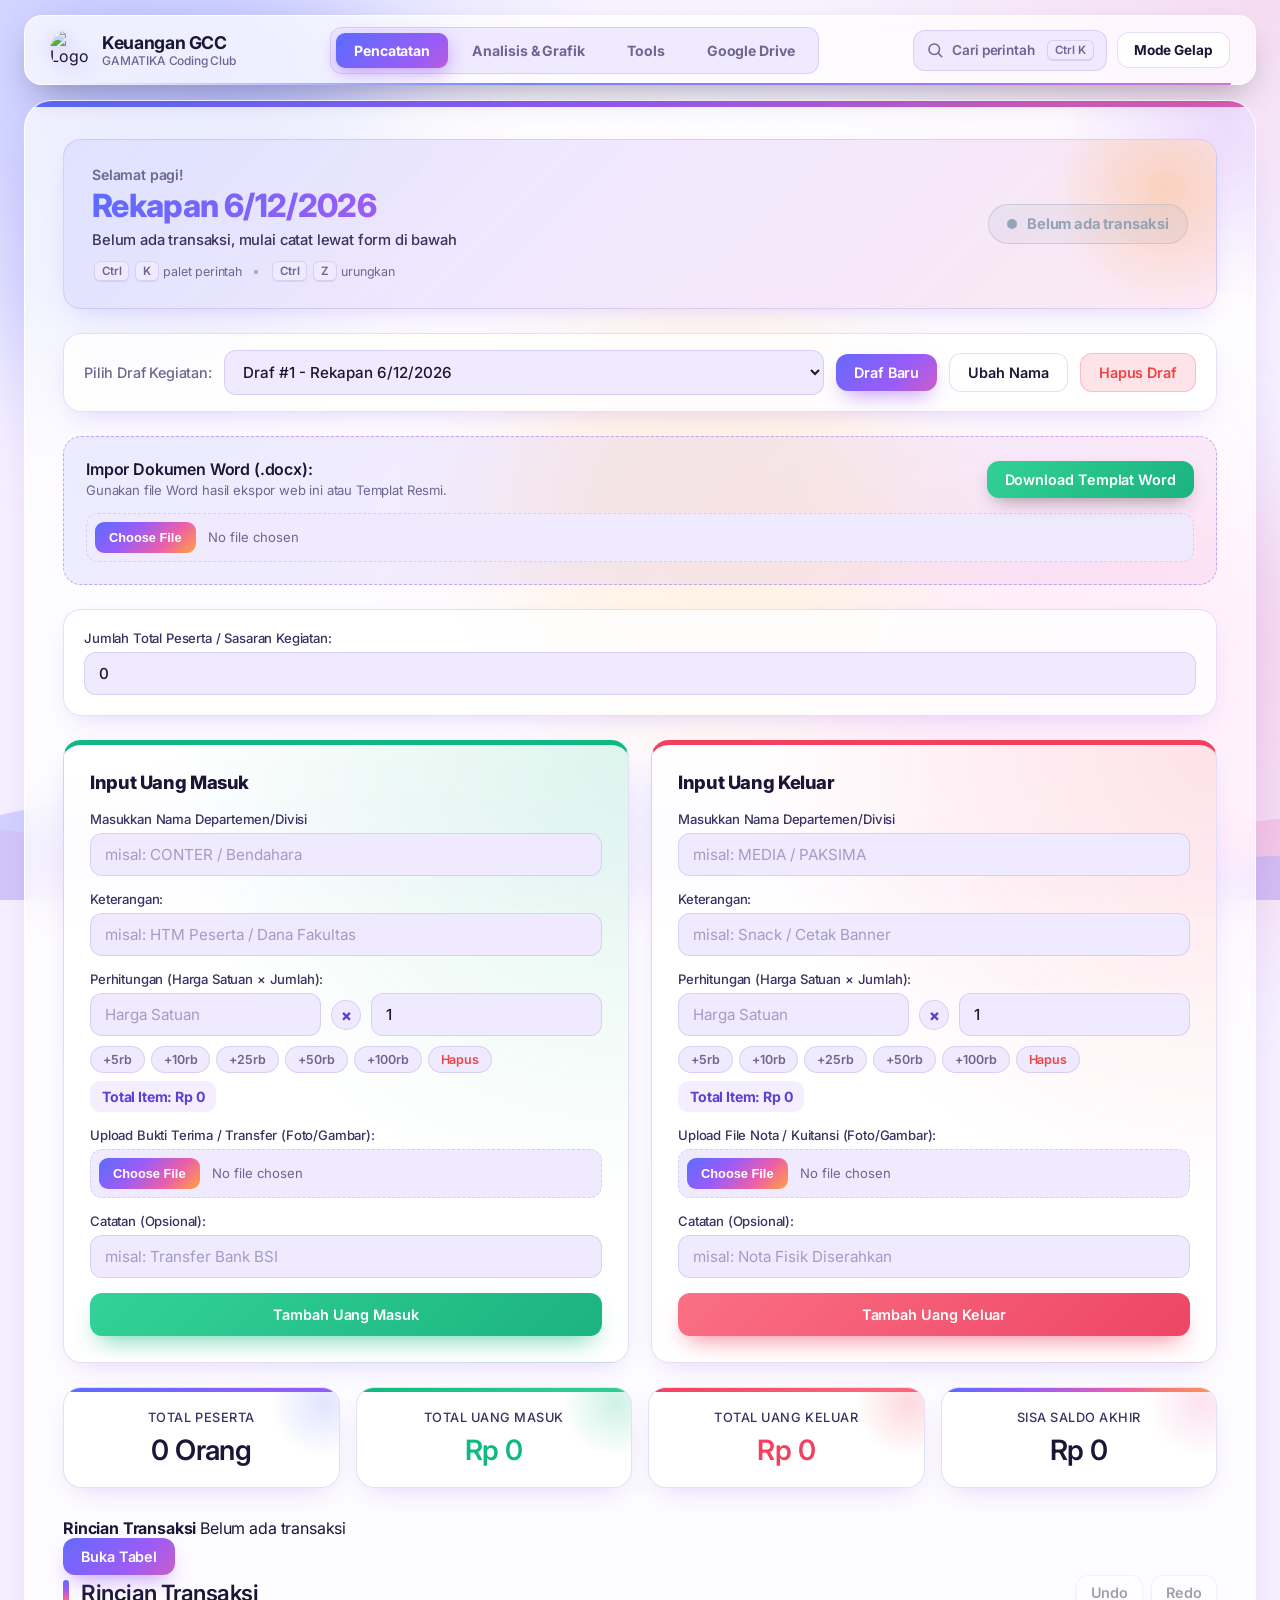
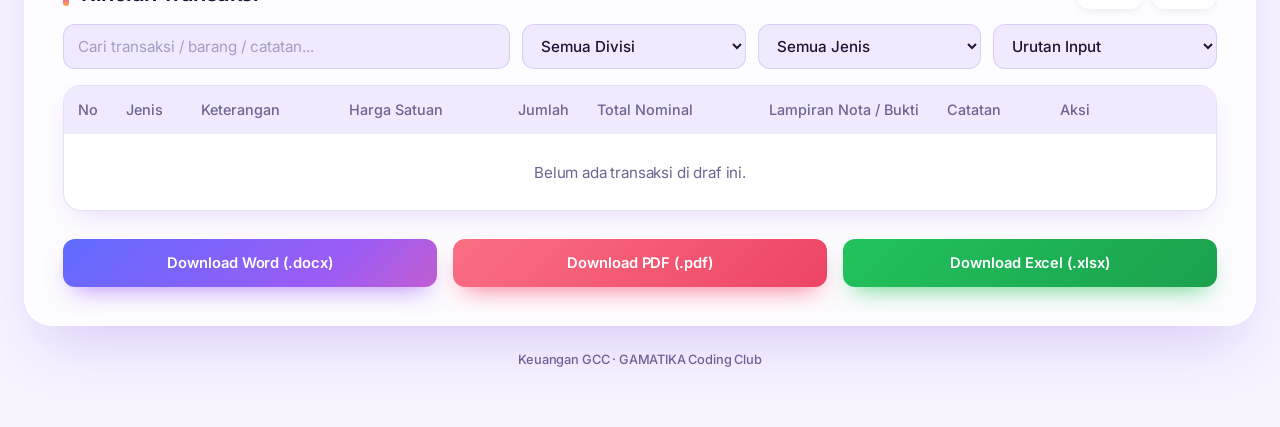
==== commit bdc46707: "Update index.html" ====
--- a/rekap/index.html
+++ b/rekap/index.html
@@ -111,6 +111,7 @@
     <!-- Dropdown / Drawer Menu Navigasi HP -->
     <div id="mobileMenuDropdown" class="mobile-dropdown-menu">
         <button class="mobile-menu-item active" data-tab="tab-pencatatan" onclick="switchTabMobile('tab-pencatatan', this)">Pencatatan</button>
+        <button class="mobile-menu-item" data-tab="tab-rincian" onclick="switchTabMobile('tab-rincian', this)">Rincian Transaksi</button>
         <button class="mobile-menu-item" data-tab="tab-analisis" onclick="switchTabMobile('tab-analisis', this)">Analisis &amp; Grafik</button>
         <button class="mobile-menu-item" data-tab="tab-tools" onclick="switchTabMobile('tab-tools', this)">Tools</button>
         <button class="mobile-menu-item" data-tab="tab-gdrive" onclick="switchTabMobile('tab-gdrive', this)">Google Drive</button>
@@ -285,6 +286,18 @@
                 </div>
             </div>
 
+            <!-- Kartu tautan ke halaman Rincian (hanya tampil di HP) -->
+            <div class="rincian-link" id="rincianLink">
+                <div class="rincian-link-text">
+                    <strong>Rincian Transaksi</strong>
+                    <span id="rincianLinkSub">Belum ada transaksi</span>
+                </div>
+                <button type="button" class="btn-new" onclick="switchTab('tab-rincian')">Buka Tabel</button>
+            </div>
+
+            <!-- Slot desktop: di PC, tabel tetap di halaman ini -->
+            <div id="rincianDesktopSlot">
+            <div id="rincianSection">
             <!-- Header & Filter Tabel Transaksi -->
             <div class="table-header-section">
                 <h2>Rincian Transaksi</h2>
@@ -343,6 +356,14 @@
                 <button class="btn-pdf" onclick="exportToPDF()">Download PDF (.pdf)</button>
                 <button class="btn-excel" onclick="exportToExcel()">Download Excel (.xlsx)</button>
             </div>
+            </div><!-- /#rincianSection -->
+            </div><!-- /#rincianDesktopSlot -->
+        </div>
+
+        <!-- ================= HALAMAN RINCIAN TRANSAKSI (khusus HP) ================= -->
+        <div id="tab-rincian" class="tab-content">
+            <button type="button" class="btn-back-rincian" onclick="switchTab('tab-pencatatan')">&larr; Kembali ke Pencatatan</button>
+            <div id="rincianMobileSlot"></div>
         </div>
 
         <!-- ================= TAB 2: ANALISIS & GRAFIK ================= -->
--- a/rekap/style.css
+++ b/rekap/style.css
@@ -894,3 +894,424 @@
 
 /* Badge Masuk/Keluar: hanya warna tulisan, tanpa latar */
 .badge-masuk, .badge-keluar { background: transparent; padding: 0; }
+
+/* =====================================================================
+   ★ TAMBAHAN BARU — fitur & tampilan tambahan
+   Dimuat setelah gaya lama, jadi aturan di bawah ini menyempurnakan
+   (atau menimpa seperlunya) aturan sebelumnya.
+   ===================================================================== */
+
+/* ---------- A. UTILITAS & IKON ---------- */
+.icon {
+    width: 18px; height: 18px; flex-shrink: 0;
+    fill: none; stroke: currentColor; stroke-width: 2;
+    stroke-linecap: round; stroke-linejoin: round;
+}
+.hidden-input { display: none; }
+.muted { color: var(--text-muted); font-size: 0.82rem; font-weight: 500; }
+.text-masuk { color: #10b981; }
+.text-keluar { color: #f43f5e; }
+.hasil-hijau { color: #10b981; font-size: 1.1rem; }
+.cell-center { text-align: center; }
+
+kbd {
+    display: inline-flex; align-items: center; justify-content: center;
+    min-width: 22px; padding: 2px 7px; margin: 0 2px;
+    font-family: 'Inter', sans-serif; font-size: 0.72rem; font-weight: 600;
+    color: var(--text-muted); background: var(--input-bg);
+    border: 1px solid var(--border-color); border-bottom-width: 2px; border-radius: 6px;
+}
+
+/* Merapikan style yang sebelumnya inline di HTML */
+.info-card .form-group { margin-bottom: 0; }
+.card-drive { border-top: 5px solid #4285F4; }
+.drive-desc { color: var(--text-muted); font-size: 0.88rem; margin-bottom: 20px; }
+.grid-drive { gap: 15px; margin-bottom: 15px; }
+.export-drive { margin-top: 15px; }
+.calc-sim { margin-top: 20px; }
+.calc-sim h3 { font-size: 1.05rem; font-weight: 800; margin-bottom: 12px; }
+.col-no { width: 35px; text-align: center; }
+.col-jenis { width: 75px; }
+.col-qty { width: 60px; text-align: center; }
+.col-nota { width: 120px; text-align: center; }
+.col-action { width: 170px; }
+.empty-row { text-align: center; color: var(--text-muted); padding: 28px 14px; }
+.nota-actions { text-align: center; margin-top: 2px; }
+.saldo-pos, #dispSaldo.saldo-pos { color: #10b981; }
+#dispSaldo.saldo-neg { color: #f43f5e; }
+.tfoot-saldo { background: var(--input-bg); }
+
+.ket-wrap { display: flex; flex-direction: column; gap: 2px; }
+.row-time { font-size: 0.72rem; color: var(--text-muted); font-weight: 400; }
+
+/* ---------- B. GARIS SCROLL, KONFETI, TOMBOL KE ATAS ---------- */
+.scroll-progress {
+    position: fixed; top: 0; left: 0; width: 100%; height: 3px; z-index: 10002;
+    background: linear-gradient(90deg, #5b6cff, #9b5cf6, #ec5fa8, #ffa23e);
+    transform: scaleX(0); transform-origin: 0 50%;
+    pointer-events: none;
+}
+
+.confetti-canvas {
+    position: fixed; inset: 0; width: 100%; height: 100%;
+    z-index: 10003; pointer-events: none;
+}
+
+.btn-ke-atas {
+    position: fixed; right: 22px; bottom: 24px; z-index: 9000;
+    width: 46px; height: 46px; padding: 0; border-radius: 50%;
+    display: flex; align-items: center; justify-content: center;
+    background: var(--primary-gradient); color: #fff;
+    box-shadow: 0 14px 28px -10px rgba(155, 92, 246, 0.8);
+    opacity: 0; visibility: hidden; transform: translateY(14px);
+    transition: opacity 0.3s ease, transform 0.35s var(--ease-flow), visibility 0.3s;
+}
+.btn-ke-atas.show { opacity: 1; visibility: visible; transform: translateY(0); }
+.btn-ke-atas.show:hover { transform: translateY(-3px); }
+
+.site-footer {
+    text-align: center; margin-top: 26px;
+    font-size: 0.8rem; font-weight: 500; color: var(--text-muted);
+}
+
+/* ---------- C. SOROT CAHAYA MENGIKUTI KURSOR ---------- */
+.card, .chart-card, .stat-tile, .tool-card, .health-card { position: relative; overflow: hidden; }
+.card::before, .chart-card::before, .stat-tile::before, .tool-card::before, .health-card::before {
+    content: ''; position: absolute; inset: 0; pointer-events: none; opacity: 0;
+    background: radial-gradient(280px circle at var(--mx, 50%) var(--my, 50%), rgba(155, 92, 246, 0.16), transparent 70%);
+    transition: opacity 0.35s ease;
+}
+.card:hover::before, .chart-card:hover::before, .stat-tile:hover::before,
+.tool-card:hover::before, .health-card:hover::before { opacity: 1; }
+
+/* ---------- D. NAVBAR: TOMBOL PALET PERINTAH ---------- */
+.nav-right-pc { display: flex; align-items: center; gap: 10px; }
+.btn-palette {
+    display: inline-flex; align-items: center; gap: 8px;
+    padding: 9px 12px; font-size: 0.85rem; font-weight: 600;
+    color: var(--text-muted); background: var(--input-bg);
+    border: 1px solid var(--border-color); border-radius: var(--radius-md);
+}
+.btn-palette:hover { color: var(--text-main); border-color: #9b5cf6; }
+.btn-palette .pal-kbd { margin: 0 0 0 4px; }
+
+@media (max-width: 1180px) {
+    .btn-palette .pal-label, .btn-palette .pal-kbd { display: none; }
+    .btn-palette { padding: 9px 11px; }
+}
+@media (min-width: 769px) and (max-width: 1000px) {
+    .btn-palette { display: none; }
+    .desktop-nav .nav-tab { padding: 8px 9px; font-size: 0.78rem; }
+}
+
+/* ---------- E. BANNER SAMBUTAN ---------- */
+.hero {
+    position: relative; overflow: hidden;
+    display: flex; justify-content: space-between; align-items: center; gap: 20px;
+    padding: 26px 28px; margin-bottom: 24px;
+    border-radius: var(--radius-lg); border: 1px solid var(--border-color);
+    background:
+        linear-gradient(135deg, rgba(91, 108, 255, 0.18), rgba(155, 92, 246, 0.14) 45%, rgba(236, 95, 168, 0.14)),
+        var(--card-solid);
+    box-shadow: var(--shadow-card);
+}
+.hero::after {
+    content: ''; position: absolute; right: -70px; top: -70px; width: 240px; height: 240px;
+    border-radius: 50%; pointer-events: none;
+    background: radial-gradient(circle, rgba(255, 162, 62, 0.30), transparent 68%);
+}
+.hero-text { position: relative; z-index: 1; min-width: 0; }
+.hero-greeting { font-size: 0.88rem; font-weight: 600; color: var(--text-muted); margin-bottom: 4px; }
+.hero-title {
+    font-size: clamp(1.4rem, 2.8vw, 2rem); font-weight: 800; line-height: 1.2; word-break: break-word;
+    background: var(--primary-gradient); background-size: 200% 200%;
+    -webkit-background-clip: text; background-clip: text;
+    -webkit-text-fill-color: transparent; color: transparent;
+    animation: gradientShift 8s ease infinite;
+}
+.hero-sub { margin-top: 6px; font-size: 0.92rem; color: var(--text-label); font-weight: 500; }
+.hero-hints { margin-top: 12px; font-size: 0.78rem; color: var(--text-muted); display: flex; align-items: center; flex-wrap: wrap; gap: 2px; }
+.dot-sep { width: 4px; height: 4px; border-radius: 50%; background: var(--text-placeholder); margin: 0 10px; display: inline-block; }
+
+.hero-status {
+    --c-rgb: 148, 163, 184;
+    position: relative; z-index: 1; flex-shrink: 0;
+    display: inline-flex; align-items: center; gap: 10px;
+    padding: 10px 18px; border-radius: 999px;
+    font-weight: 700; font-size: 0.92rem; white-space: nowrap;
+    color: rgb(var(--c-rgb)); background: rgba(var(--c-rgb), 0.12);
+    border: 1px solid rgba(var(--c-rgb), 0.35);
+}
+.hero-status.surplus { --c-rgb: 16, 185, 129; }
+.hero-status.defisit { --c-rgb: 244, 63, 94; }
+.hero-status.seimbang { --c-rgb: 245, 158, 11; }
+.status-dot { width: 10px; height: 10px; border-radius: 50%; background: rgb(var(--c-rgb)); }
+.hero-status:not(.kosong) .status-dot { animation: pulseDot 2s ease-out infinite; }
+@keyframes pulseDot {
+    0%   { box-shadow: 0 0 0 0 rgba(var(--c-rgb), 0.6); }
+    70%  { box-shadow: 0 0 0 10px rgba(var(--c-rgb), 0); }
+    100% { box-shadow: 0 0 0 0 rgba(var(--c-rgb), 0); }
+}
+
+/* ---------- F. FORM: CHIP NOMINAL & TERBILANG ---------- */
+.chip-row { display: flex; flex-wrap: wrap; gap: 6px; margin-top: 10px; }
+.chip {
+    padding: 5px 12px; font-size: 0.78rem; font-weight: 600; border-radius: 999px;
+    color: var(--text-muted); background: var(--input-bg); border: 1px solid var(--border-color);
+}
+.chip:hover { color: var(--text-main); border-color: #9b5cf6; background: rgba(155, 92, 246, 0.14); transform: translateY(-1px); }
+.chip-clear { color: #ef4444; }
+.chip-clear:hover { color: #ef4444; border-color: #f43f5e; background: rgba(244, 63, 94, 0.12); }
+.terbilang-text { margin-top: 8px; font-size: 0.84rem; font-style: italic; color: var(--text-muted); line-height: 1.5; }
+.terbilang-text:empty { display: none; }
+
+/* ---------- G. FILTER, URUTAN, JUMLAH HASIL ---------- */
+.filter-bar { grid-template-columns: 2fr 1fr 1fr 1fr; }
+.result-count { margin: -4px 0 12px; font-size: 0.82rem; color: var(--text-muted); font-weight: 500; }
+.result-count:empty { display: none; }
+td .btn-edit + .btn-edit, td .btn-edit + .btn-delete { margin-left: 2px; }
+
+/* ---------- H. TOAST DENGAN IKON WARNA & TOMBOL AKSI ---------- */
+.toast { display: flex; align-items: center; gap: 12px; }
+.toast-dot { width: 9px; height: 9px; border-radius: 50%; background: #9b5cf6; flex-shrink: 0; }
+.toast.success { border-left-color: #10b981; }
+.toast.success .toast-dot { background: #10b981; }
+.toast.error { border-left-color: #f43f5e; }
+.toast.error .toast-dot { background: #f43f5e; }
+.toast.warn { border-left-color: #f59e0b; }
+.toast.warn .toast-dot { background: #f59e0b; }
+.toast.has-action { animation: toastIn 0.5s var(--ease-flow) both, toastOut 0.4s ease 4.8s forwards; }
+.toast-btn {
+    margin-left: 6px; padding: 5px 12px; font-size: 0.8rem; font-weight: 700; border-radius: 999px;
+    color: #fff; background: var(--primary-gradient); box-shadow: 0 6px 14px -6px rgba(155, 92, 246, 0.8);
+}
+
+/* ---------- I. ANALISIS: KARTU WAWASAN ---------- */
+.stat-grid { display: grid; grid-template-columns: repeat(3, 1fr); gap: 16px; margin-bottom: 24px; }
+.stat-tile {
+    --aksen: #9b5cf6;
+    display: flex; flex-direction: column; gap: 6px;
+    padding: 20px 22px 20px 26px; border-radius: var(--radius-lg);
+    background: var(--card-solid); border: 1px solid var(--border-color);
+    box-shadow: var(--shadow-card);
+    transition: transform 0.4s var(--ease-flow), box-shadow 0.4s ease;
+}
+.stat-tile::after {
+    content: ''; position: absolute; left: 0; top: 18px; bottom: 18px; width: 4px;
+    border-radius: 0 4px 4px 0; background: var(--aksen);
+}
+.stat-tile:nth-child(1) { --aksen: #5b6cff; }
+.stat-tile:nth-child(2) { --aksen: #f43f5e; }
+.stat-tile:nth-child(3) { --aksen: #9b5cf6; }
+.stat-tile:nth-child(4) { --aksen: #10b981; }
+.stat-tile:nth-child(5) { --aksen: #ffa23e; }
+.stat-tile:nth-child(6) { --aksen: #ec5fa8; }
+.stat-tile:hover { transform: translateY(-4px); box-shadow: var(--shadow-card-hover); }
+.stat-label { font-size: 0.76rem; font-weight: 600; letter-spacing: 0.05em; text-transform: uppercase; color: var(--text-muted); }
+.stat-value { font-size: 1.55rem; font-weight: 800; letter-spacing: -0.02em; line-height: 1.2; word-break: break-word; }
+.stat-sub { font-size: 0.82rem; color: var(--text-muted); font-weight: 500; }
+
+/* ---------- J. ANALISIS: KESIAPAN LAPORAN ---------- */
+.health-card {
+    display: flex; align-items: center; gap: 28px;
+    padding: 26px 28px; margin-bottom: 24px; border-radius: var(--radius-lg);
+    background: var(--card-solid); border: 1px solid var(--border-color); box-shadow: var(--shadow-card);
+}
+.health-ring { position: relative; width: 132px; height: 132px; flex-shrink: 0; }
+.health-ring svg { width: 100%; height: 100%; transform: rotate(-90deg); }
+.health-ring circle { fill: none; stroke-width: 9; }
+.ring-bg { stroke: var(--border-color); }
+.ring-arc {
+    stroke: url(#healthGrad); stroke-linecap: round;
+    stroke-dasharray: 263.9; stroke-dashoffset: 263.9;
+    transition: stroke-dashoffset 1s var(--ease-flow);
+}
+.health-score {
+    position: absolute; inset: 0; display: flex; align-items: center; justify-content: center;
+    font-size: 1.7rem; font-weight: 800; letter-spacing: -0.02em;
+}
+.health-body { flex: 1; min-width: 0; }
+.health-body h4 { font-size: 1.05rem; font-weight: 800; }
+.health-verdict { margin: 2px 0 12px; font-size: 0.88rem; font-weight: 600; color: var(--accent-text); }
+.health-list { list-style: none; display: grid; grid-template-columns: 1fr 1fr; gap: 10px 22px; }
+.health-item { display: flex; align-items: flex-start; gap: 10px; }
+.health-item b { display: block; font-size: 0.9rem; font-weight: 600; }
+.health-item small { display: block; font-size: 0.78rem; color: var(--text-muted); font-weight: 400; margin-top: 1px; }
+.health-mark {
+    flex-shrink: 0; width: 22px; height: 22px; margin-top: 1px; border-radius: 50%;
+    display: inline-flex; align-items: center; justify-content: center;
+    font-size: 0.72rem; font-weight: 800; color: #fff; background: #94a3b8;
+}
+.health-item.ok .health-mark { background: var(--success-gradient); }
+.health-item.ok .health-mark::before { content: '✓'; }
+.health-item.bad .health-mark { background: var(--danger-gradient); }
+.health-item.bad .health-mark::before { content: '!'; }
+.health-item.skip .health-mark::before { content: '–'; }
+.health-item.skip b { color: var(--text-muted); }
+
+/* ---------- K. TAB TOOLS ---------- */
+.tools-intro h3 { font-size: 1.15rem; font-weight: 800; margin-bottom: 4px; }
+.tools-intro p { font-size: 0.9rem; color: var(--text-muted); line-height: 1.55; }
+
+.tools-grid { display: grid; grid-template-columns: repeat(2, 1fr); gap: 22px; }
+.tool-card {
+    padding: 24px; border-radius: var(--radius-lg);
+    background: var(--card-solid); border: 1px solid var(--border-color); box-shadow: var(--shadow-card);
+    transition: transform 0.4s var(--ease-flow), box-shadow 0.4s ease;
+}
+.tool-card:hover { transform: translateY(-3px); box-shadow: var(--shadow-card-hover); }
+.tool-wide { grid-column: 1 / -1; }
+.tool-head { display: flex; align-items: flex-start; gap: 14px; margin-bottom: 18px; }
+.tool-head h3 { font-size: 1.05rem; font-weight: 800; }
+.tool-head p { margin-top: 3px; font-size: 0.84rem; color: var(--text-muted); line-height: 1.5; }
+.tool-icon {
+    flex-shrink: 0; width: 42px; height: 42px; border-radius: 12px; color: #fff;
+    display: inline-flex; align-items: center; justify-content: center;
+    background: var(--primary-gradient);
+    box-shadow: 0 10px 20px -8px rgba(155, 92, 246, 0.7);
+}
+.tool-icon .icon { width: 20px; height: 20px; }
+.tool-actions { display: flex; flex-wrap: wrap; gap: 10px; margin-top: 14px; }
+
+.btn-mini {
+    display: inline-flex; align-items: center; justify-content: center; gap: 6px;
+    padding: 9px 16px; font-size: 0.84rem; font-weight: 600; cursor: pointer;
+    color: var(--text-main); background: var(--card-solid);
+    border: 1px solid var(--border-color); border-radius: var(--radius-md);
+}
+.btn-mini:hover { border-color: #9b5cf6; box-shadow: 0 8px 18px -10px rgba(155, 92, 246, 0.8); }
+.btn-mini.primary { color: #fff; border-color: transparent; background-image: var(--primary-gradient); }
+.btn-mini.wa { color: #fff; border-color: transparent; background-image: linear-gradient(135deg, #25d366 0%, #128c7e 100%); }
+.btn-file { margin: 0; }
+
+textarea {
+    width: 100%; padding: 12px 14px; border-radius: var(--radius-md);
+    border: 1px solid var(--border-color); background: var(--input-bg); color: var(--text-main);
+    font-size: 0.9rem; line-height: 1.6; resize: vertical; outline: none;
+    transition: border-color 0.25s ease, box-shadow 0.25s ease;
+}
+textarea:focus { border-color: #9b5cf6; box-shadow: 0 0 0 4px rgba(155, 92, 246, 0.22); }
+
+/* Pagu anggaran */
+.budget-form { display: grid; grid-template-columns: 1.4fr 1fr auto; gap: 12px; margin-bottom: 12px; }
+.budget-form input { width: 100%; }
+.budget-suggest { display: flex; align-items: center; flex-wrap: wrap; gap: 8px; margin-bottom: 14px; }
+.budget-suggest:empty { display: none; }
+.budget-list { display: grid; grid-template-columns: repeat(2, 1fr); gap: 14px; }
+.empty-note { grid-column: 1 / -1; font-size: 0.86rem; color: var(--text-muted); padding: 14px 16px; border-radius: var(--radius-md); background: var(--input-bg); border: 1px dashed var(--border-color); }
+
+.budget-item { padding: 14px 16px; border-radius: var(--radius-md); background: var(--input-bg); border: 1px solid var(--border-color); }
+.budget-top { display: flex; align-items: center; gap: 10px; margin-bottom: 10px; }
+.budget-top strong { font-size: 0.95rem; font-weight: 700; }
+.budget-nums { margin-left: auto; font-size: 0.8rem; color: var(--text-muted); font-weight: 500; }
+.budget-del {
+    padding: 0; width: 24px; height: 24px; line-height: 1; font-size: 1.1rem; border-radius: 50%;
+    color: var(--text-muted); background: transparent;
+}
+.budget-del:hover { color: #fff; background: #f43f5e; transform: none; }
+.budget-bar { height: 10px; border-radius: 10px; overflow: hidden; background: var(--border-color); }
+.budget-bar span { display: block; height: 100%; width: 0; border-radius: 10px; background: var(--success-gradient); transition: width 0.9s var(--ease-flow); }
+.budget-item.warn .budget-bar span { background: linear-gradient(135deg, #fbbf24, #f59e0b); }
+.budget-item.over .budget-bar span { background: var(--danger-gradient); }
+.budget-note { margin-top: 8px; font-size: 0.78rem; font-weight: 500; color: var(--text-muted); }
+.budget-item.warn .budget-note { color: #f59e0b; }
+.budget-item.over .budget-note { color: #f43f5e; font-weight: 700; }
+
+/* Kalkulator */
+.calc-display {
+    padding: 14px 16px; margin-bottom: 12px; text-align: right;
+    border-radius: var(--radius-md); background: var(--input-bg); border: 1px solid var(--border-color);
+}
+.calc-expr { min-height: 1.3em; font-size: 0.88rem; color: var(--text-muted); word-break: break-all; }
+.calc-out { font-size: 1.9rem; font-weight: 800; letter-spacing: -0.02em; word-break: break-all; }
+.calc-keys { display: grid; grid-template-columns: repeat(4, 1fr); gap: 8px; }
+.calc-key {
+    padding: 13px 0; font-size: 1.05rem; font-weight: 600;
+    color: var(--text-main); background: var(--card-solid); border: 1px solid var(--border-color);
+    border-radius: 12px;
+}
+.calc-key:hover { border-color: #9b5cf6; background: rgba(155, 92, 246, 0.12); }
+.calc-key.fn { color: var(--text-muted); }
+.calc-key.op { color: var(--accent-text); background: rgba(155, 92, 246, 0.14); }
+.calc-key.eq { color: #fff; border-color: transparent; background-image: var(--primary-gradient); }
+
+/* Terbilang */
+.terbilang-out {
+    padding: 14px 16px; border-radius: var(--radius-md); border-left: 4px solid #9b5cf6;
+    background: var(--input-bg); font-weight: 700; line-height: 1.6; color: var(--accent-text);
+}
+.terbilang-out.kosong { color: var(--text-muted); font-weight: 500; }
+
+/* Penyimpanan */
+.storage-meter { margin-bottom: 6px; }
+.storage-label { display: flex; justify-content: space-between; gap: 10px; margin-bottom: 8px; font-size: 0.84rem; font-weight: 600; }
+.storage-label span:last-child { color: var(--text-muted); font-weight: 500; }
+.storage-track { height: 10px; border-radius: 10px; overflow: hidden; background: var(--border-color); }
+.storage-fill { height: 100%; width: 0; border-radius: 10px; background: var(--primary-gradient); transition: width 0.8s var(--ease-flow); }
+.storage-fill.warn { background: linear-gradient(135deg, #fbbf24, #f59e0b); }
+.storage-fill.over { background: var(--danger-gradient); }
+
+/* ---------- L. PALET PERINTAH ---------- */
+.cmd-overlay {
+    position: fixed; inset: 0; z-index: 10001; display: none;
+    align-items: flex-start; justify-content: center; padding: 12vh 16px 16px;
+    background: rgba(5, 8, 20, 0.6);
+    backdrop-filter: blur(8px); -webkit-backdrop-filter: blur(8px);
+}
+.cmd-overlay.open { display: flex; animation: modalFade 0.2s ease; }
+.cmd-box {
+    width: 100%; max-width: 560px; overflow: hidden;
+    background: var(--bg-main); border: 1px solid var(--card-border); border-radius: var(--radius-lg);
+    box-shadow: 0 40px 80px -20px rgba(0, 0, 0, 0.6);
+    animation: modalZoom 0.3s var(--ease-flow);
+}
+body:not(.dark-mode) .cmd-box { border-color: var(--border-color); }
+.cmd-input-wrap { display: flex; align-items: center; gap: 12px; padding: 14px 18px; border-bottom: 1px solid var(--border-color); color: var(--text-muted); }
+.cmd-input-wrap input {
+    flex: 1; min-width: 0; padding: 6px 0; font-size: 1rem; font-weight: 500;
+    color: var(--text-main); background: transparent; border: none; box-shadow: none;
+}
+.cmd-input-wrap input:focus { box-shadow: none; }
+.cmd-list { list-style: none; max-height: 340px; overflow-y: auto; padding: 8px; }
+.cmd-item { display: flex; align-items: center; justify-content: space-between; gap: 12px; padding: 11px 14px; border-radius: 10px; font-size: 0.92rem; font-weight: 500; cursor: pointer; }
+.cmd-item.active { color: #fff; background-image: var(--primary-gradient); }
+.cmd-tag { font-size: 0.72rem; font-weight: 600; letter-spacing: 0.04em; text-transform: uppercase; color: var(--text-muted); }
+.cmd-item.active .cmd-tag { color: rgba(255, 255, 255, 0.85); }
+.cmd-empty { padding: 22px; text-align: center; font-size: 0.9rem; color: var(--text-muted); }
+.cmd-footer { display: flex; gap: 18px; padding: 10px 18px; font-size: 0.76rem; color: var(--text-muted); border-top: 1px solid var(--border-color); }
+
+/* ---------- M. RESPONSIF UNTUK ELEMEN BARU ---------- */
+@media (max-width: 1000px) {
+    .stat-grid { grid-template-columns: repeat(2, 1fr); }
+    .health-list { grid-template-columns: 1fr; }
+}
+
+@media (max-width: 768px) {
+    .hero { flex-direction: column; align-items: flex-start; padding: 20px 18px; gap: 14px; }
+    .hero-hints { display: none; }
+    .filter-bar { grid-template-columns: 1fr !important; }
+    .result-count { margin-top: 0; }
+
+    .stat-grid { grid-template-columns: repeat(2, 1fr); gap: 10px; }
+    .stat-tile { padding: 14px 12px 14px 18px; }
+    .stat-label { font-size: 0.66rem; }
+    .stat-value { font-size: clamp(1rem, 4.6vw, 1.3rem); }
+    .stat-sub { font-size: 0.74rem; }
+
+    .health-card { flex-direction: column; align-items: center; text-align: center; padding: 22px 16px; gap: 18px; }
+    .health-item { text-align: left; }
+
+    .tools-grid, .budget-list { grid-template-columns: 1fr; gap: 14px; }
+    .tool-card { padding: 18px 14px; }
+    .tool-card:hover { transform: none; }
+    .budget-form { grid-template-columns: 1fr; }
+    .tool-actions .btn-mini { flex: 1 1 100%; }
+
+    .btn-ke-atas { right: 14px; bottom: 16px; width: 42px; height: 42px; }
+    .cmd-overlay { padding-top: 8vh; }
+    .site-footer { margin-top: 18px; }
+
+    tbody td[data-label="Aksi"] { flex-wrap: wrap; }
+    tbody td .ket-wrap { align-items: flex-end; }
+    tbody td[data-label="Nota / Bukti"] .nota-actions { text-align: right; }
+}
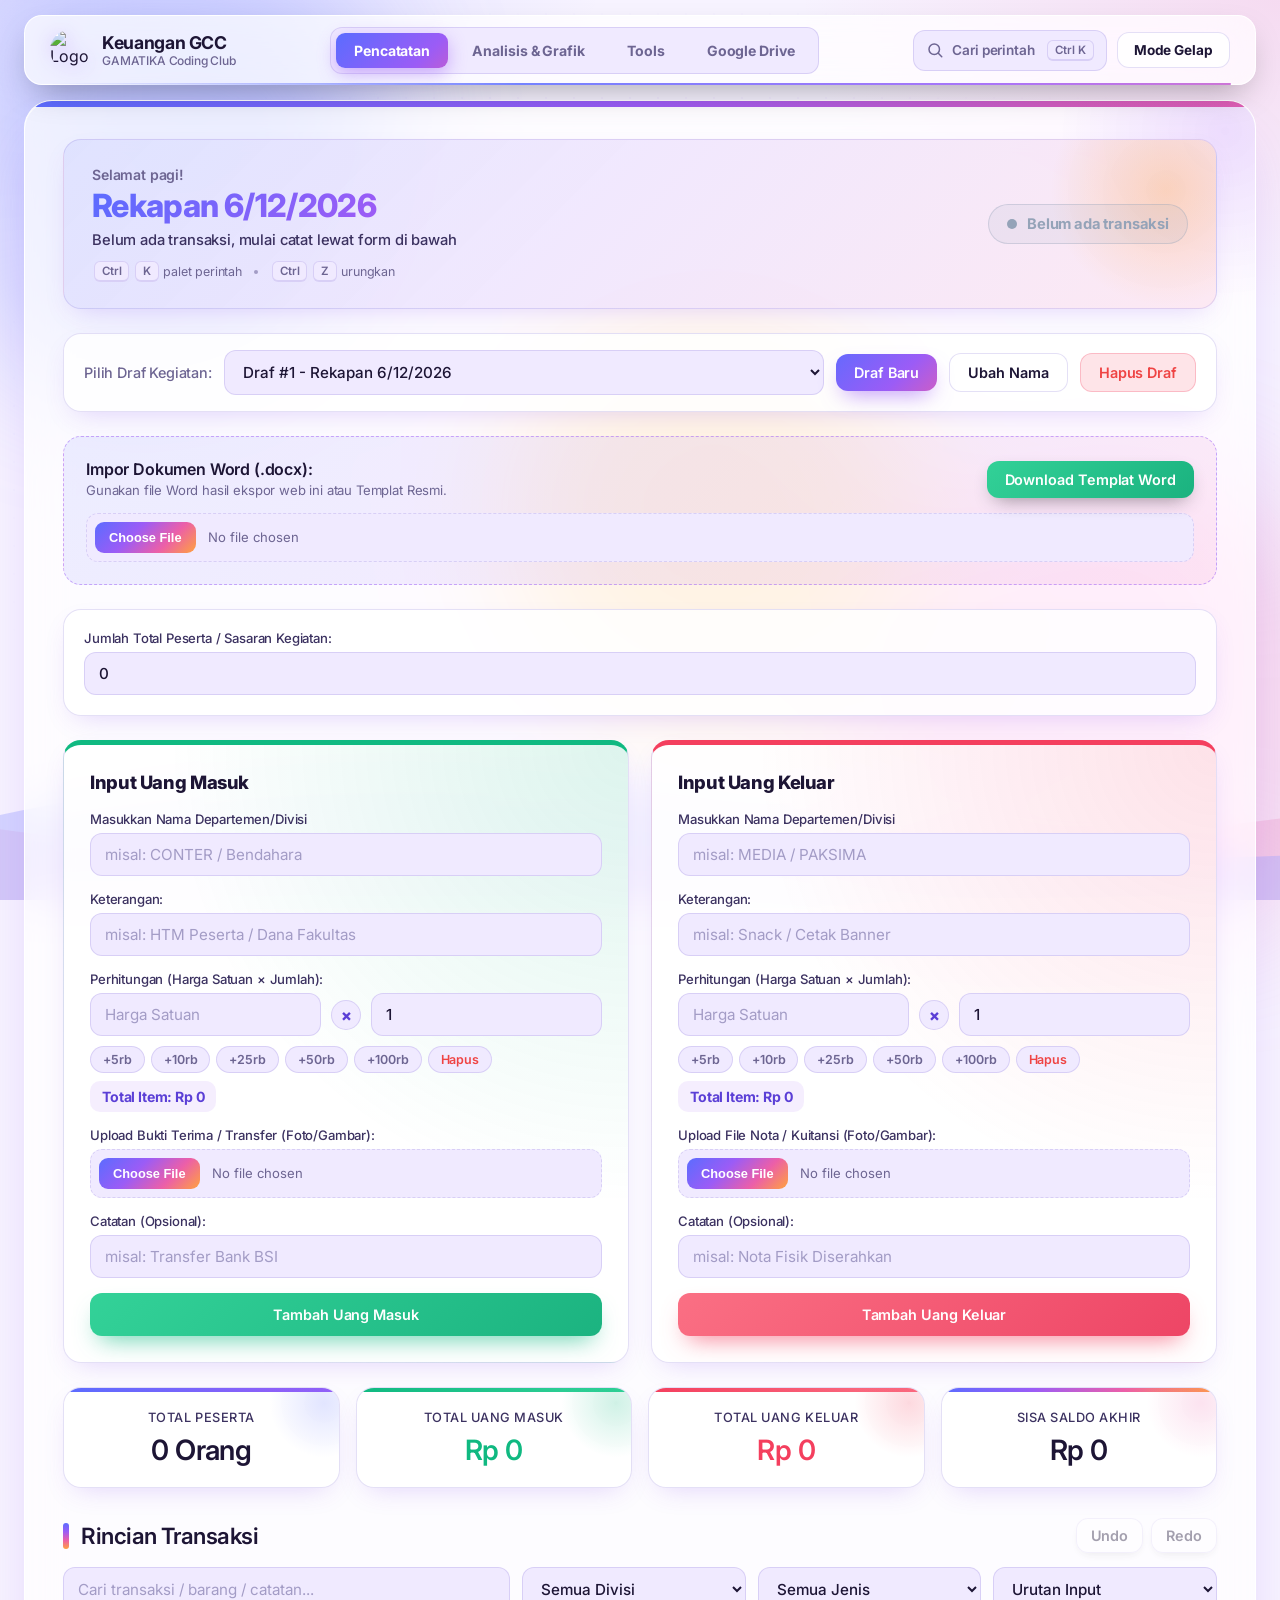
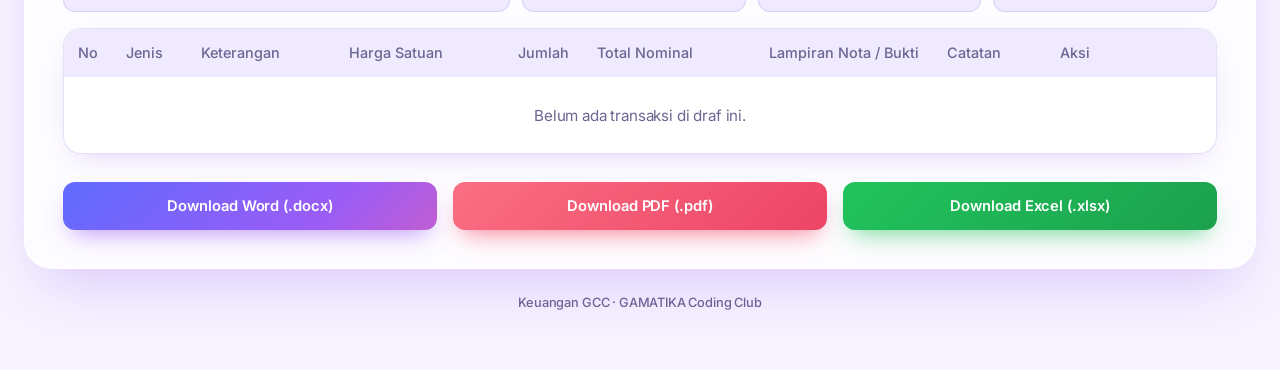
==== commit 3fedcce7: "Update index.html" ====
--- a/rekap/index.html
+++ b/rekap/index.html
@@ -67,6 +67,17 @@
                 <span><kbd>&uarr;</kbd><kbd>&darr;</kbd> pilih</span>
                 <span><kbd>Enter</kbd> jalankan</span>
             </div>
+        </div>
+    </div>
+
+    <!-- Pratinjau Kuitansi -->
+    <div id="kuitansiModal" class="kw-overlay" onclick="if (event.target === this) tutupKuitansi()">
+        <div class="kw-dialog" role="dialog" aria-modal="true" aria-label="Pratinjau kuitansi">
+            <div class="kw-actions">
+                <button type="button" class="btn-mini primary" onclick="cetakKuitansi()">Cetak / Simpan PDF</button>
+                <button type="button" class="btn-mini" onclick="tutupKuitansi()">Tutup</button>
+            </div>
+            <div id="kwSheet"></div>
         </div>
     </div>
 
@@ -316,6 +327,7 @@
                     <option value="ALL">Semua Jenis</option>
                     <option value="Masuk">Hanya Uang Masuk</option>
                     <option value="Keluar">Hanya Uang Keluar</option>
+                    <option value="NONOTA">Keluar tanpa nota</option>
                 </select>
                 <select id="sortTransaksi" onchange="updateTampilan()" aria-label="Urutkan transaksi">
                     <option value="default">Urutan Input</option>
@@ -444,6 +456,18 @@
                 </div>
             </div>
 
+            <!-- Rekap per Divisi & Aktivitas Terakhir -->
+            <div class="charts-grid">
+                <div class="chart-card">
+                    <h4>Rekap per Divisi</h4>
+                    <div id="rekapDivisiList" class="rekap-list"></div>
+                </div>
+                <div class="chart-card">
+                    <h4>Aktivitas Terakhir</h4>
+                    <ul id="aktivitasList" class="aktivitas-list"></ul>
+                </div>
+            </div>
+
             <!-- Cek Kesiapan Laporan -->
             <div class="health-card">
                 <div class="health-ring">
@@ -588,6 +612,54 @@
                     </div>
                 </div>
 
+                <!-- Pembuat Kuitansi -->
+                <div class="tool-card tool-wide">
+                    <div class="tool-head">
+                        <span class="tool-icon"><svg class="icon" viewBox="0 0 24 24" aria-hidden="true"><path d="M6 3h12v18l-3-2-3 2-3-2-3 2V3z"/><path d="M9 8h6M9 12h6"/></svg></span>
+                        <div>
+                            <h3>Pembuat Kuitansi</h3>
+                            <p>Buat kuitansi rapi lengkap dengan terbilang otomatis, lalu cetak atau simpan sebagai PDF. Bisa diisi otomatis dari transaksi yang sudah dicatat.</p>
+                        </div>
+                    </div>
+                    <div class="kw-grid">
+                        <div class="form-group">
+                            <label for="kwSumber">Isi dari transaksi (opsional):</label>
+                            <select id="kwSumber" onchange="kuitansiIsiDariTransaksi()"><option value="">— Isi manual —</option></select>
+                        </div>
+                        <div class="form-group">
+                            <label for="kwJenis">Jenis kuitansi:</label>
+                            <select id="kwJenis">
+                                <option value="terima">Penerimaan uang (telah terima dari)</option>
+                                <option value="bayar">Pembayaran (telah dibayarkan kepada)</option>
+                            </select>
+                        </div>
+                        <div class="form-group">
+                            <label for="kwNama">Nama pihak terkait:</label>
+                            <input type="text" id="kwNama" placeholder="mis. Budi Santoso / Toko Maju Jaya">
+                        </div>
+                        <div class="form-group">
+                            <label for="kwUntuk">Untuk pembayaran:</label>
+                            <input type="text" id="kwUntuk" placeholder="mis. Konsumsi kegiatan">
+                        </div>
+                        <div class="form-group">
+                            <label for="kwNominal">Nominal (Rp):</label>
+                            <input type="number" id="kwNominal" min="0" placeholder="mis. 1500000" oninput="kuitansiTerbilangLive()">
+                            <div class="terbilang-text" id="kwTerbilang"></div>
+                        </div>
+                        <div class="form-group">
+                            <label for="kwTanggal">Tanggal:</label>
+                            <input type="date" id="kwTanggal">
+                        </div>
+                        <div class="form-group">
+                            <label for="kwBendahara">Nama bendahara (penandatangan):</label>
+                            <input type="text" id="kwBendahara" placeholder="Nama bendahara">
+                        </div>
+                    </div>
+                    <div class="tool-actions">
+                        <button type="button" class="btn-mini primary" onclick="bukaKuitansi()">Pratinjau &amp; Cetak Kuitansi</button>
+                    </div>
+                </div>
+
                 <!-- Backup & Restore -->
                 <div class="tool-card tool-wide">
                     <div class="tool-head">
@@ -646,6 +718,11 @@
                     </div>
                 </div>
 
+                <label class="drive-opt">
+                    <input type="checkbox" id="driveKonversi" checked>
+                    <span>Simpan juga sebagai Google Docs / Google Sheets agar langsung bisa dibuka dan diedit. File PDF tetap berupa PDF.</span>
+                </label>
+
                 <div class="export-group export-drive">
                     <button class="btn-word" onclick="uploadKeDrive('docx')">Upload Word (.docx)</button>
                     <button class="btn-pdf" onclick="uploadKeDrive('pdf')">Upload PDF (.pdf)</button>
--- a/rekap/style.css
+++ b/rekap/style.css
@@ -1315,3 +1315,367 @@
     tbody td .ket-wrap { align-items: flex-end; }
     tbody td[data-label="Nota / Bukti"] .nota-actions { text-align: right; }
 }
+
+
+/* =====================================================================
+   Halaman "Rincian Transaksi" terpisah (khusus HP)
+   Di PC/laptop: tabel tetap di halaman Pencatatan, elemen ini disembunyikan.
+   ===================================================================== */
+.rincian-link, .btn-back-rincian { display: none; }
+
+@media (max-width: 768px) {
+    .rincian-link {
+        display: flex; align-items: center; justify-content: space-between; gap: 12px;
+        background: var(--card-solid); border: 1px solid var(--border-color);
+        border-radius: 16px; padding: 14px 16px; margin: 0 0 18px;
+        box-shadow: var(--shadow-card);
+    }
+    .rincian-link-text { display: flex; flex-direction: column; gap: 2px; min-width: 0; }
+    .rincian-link-text strong { font-size: 0.95rem; color: var(--text-main); }
+    .rincian-link-text span { font-size: 0.78rem; color: var(--text-muted); }
+    .rincian-link .btn-new { flex-shrink: 0; padding: 10px 16px; font-size: 0.82rem; white-space: nowrap; }
+
+    .btn-back-rincian {
+        display: inline-flex; align-items: center; gap: 6px;
+        background: var(--card-solid); color: var(--text-main);
+        border: 1px solid var(--border-color); border-radius: 12px;
+        padding: 10px 14px; margin-bottom: 16px;
+        font-weight: 700; font-size: 0.85rem; cursor: pointer;
+    }
+}
+
+
+/* =====================================================================
+   PENYEMPURNAAN TAMPILAN HP (lebar layar ≤ 768px)
+   Tujuan: lebih lega, font lebih ringkas, tidak "ramai".
+   Semua aturan berada di dalam media query ini, sehingga tampilan
+   PC/laptop tidak terpengaruh sama sekali.
+   ===================================================================== */
+@media (max-width: 768px) {
+
+    /* ---- 1. Kurangi hiasan latar yang membuat layar terasa ramai ---- */
+    body::before { display: none; }                 /* gelombang di dasar layar */
+    .bg-blobs { opacity: 0.45; }                    /* bola cahaya lebih redup */
+    .hero::after, .summary-item::after { display: none; }
+    .container { padding: 16px 12px; }
+
+    /* ---- 2. Ukuran huruf kolom isian & tombol ---- */
+    select, input[type="text"], input[type="number"] { font-size: 0.9rem; padding: 10px 12px; }
+    input[type="file"] { font-size: 0.76rem; }
+    button { font-size: 0.86rem; }
+
+    /* ---- 3. Banner sambutan ---- */
+    .hero { padding: 16px; margin-bottom: 16px; gap: 10px; }
+    .hero-greeting { font-size: 0.78rem; margin-bottom: 2px; }
+    .hero-title { font-size: 1.3rem; }
+    .hero-sub { font-size: 0.82rem; margin-top: 4px; }
+    .hero-status { padding: 7px 14px; font-size: 0.8rem; gap: 8px; }
+
+    /* ---- 4. Bar draf, impor Word, jumlah peserta ---- */
+    .draft-bar { padding: 12px; margin-bottom: 16px; gap: 8px; }
+    .draft-bar label { font-size: 0.8rem; }
+    .draft-bar button { font-size: 0.78rem; }
+    .import-box { padding: 12px; margin-bottom: 16px; border-width: 1px; }
+    .import-box-header { margin-bottom: 10px; }
+    .import-title { font-size: 0.88rem; }
+    .import-status { font-size: 0.74rem; }
+    .btn-template { font-size: 0.8rem; padding: 10px; }
+    .info-card { padding: 14px; margin-bottom: 16px; }
+
+    /* ---- 5. Form uang masuk / keluar ---- */
+    .grid { gap: 14px; margin-bottom: 16px; }
+    .card { padding: 16px 14px; }
+    .card h3 { font-size: 1rem; margin-bottom: 12px; }
+    .form-group { margin-bottom: 12px; }
+    .form-group label { font-size: 0.78rem; margin-bottom: 5px; }
+    .calc-group { gap: 8px; }
+    .calc-operator { width: 26px; height: 26px; font-size: 0.85rem; }
+    .chip-row { gap: 5px; margin-top: 8px; }
+    .chip { padding: 4px 10px; font-size: 0.72rem; }
+    .calc-subtotal { font-size: 0.82rem; padding: 6px 10px; }
+    .terbilang-text { font-size: 0.78rem; }
+    .btn-masuk, .btn-keluar { padding: 12px; font-size: 0.88rem; }
+
+    /* ---- 6. Kotak ringkasan ---- */
+    .summary-box { gap: 8px; margin-bottom: 16px; }
+    .summary-item { padding: 12px 8px; }
+    .summary-item h4 { font-size: 0.68rem; margin-bottom: 4px; }
+    .summary-item p { font-size: clamp(0.88rem, 3.8vw, 1.02rem); }
+
+    .rincian-link { margin-bottom: 16px; padding: 12px 14px; }
+    .rincian-link-text strong { font-size: 0.9rem; }
+    .rincian-link-text span { font-size: 0.74rem; }
+    .rincian-link .btn-new { padding: 9px 14px; font-size: 0.8rem; }
+    .btn-back-rincian { padding: 8px 12px; font-size: 0.8rem; margin-bottom: 12px; }
+
+    /* ---- 7. Halaman Rincian Transaksi: judul, filter, ekspor ---- */
+    .table-header-section { margin-bottom: 10px; }
+    .table-header-section h2 { font-size: 1.05rem; }
+    .table-header-section h2::before { width: 5px; height: 20px; }
+    .btn-history { font-size: 0.8rem; padding: 7px 12px; }
+
+    /* Filter: kolom cari penuh, dua pilihan berdampingan */
+    .filter-bar { grid-template-columns: 1fr 1fr !important; gap: 8px; margin-bottom: 10px; }
+    .filter-bar #searchKeyword, .filter-bar #sortTransaksi { grid-column: 1 / -1; }
+    .filter-bar select, .filter-bar input { font-size: 0.85rem; }
+    .result-count { font-size: 0.76rem; margin: 0 0 10px; }
+
+    .export-group { margin-top: 18px; gap: 10px !important; }
+    .btn-word, .btn-pdf, .btn-excel { padding: 12px; font-size: 0.86rem; }
+
+    /* ---- 8. Kartu transaksi: ringkas, font kecil, rapi ----
+          Baris atas : jenis (kiri) & total (kanan, satu baris penuh)
+          Tengah     : keterangan, harga satuan, jumlah, nota, catatan
+          Bawah      : tombol Edit / Duplikat / Hapus selebar kartu        */
+    table { font-size: 0.78rem; }
+
+    tbody tr:not(.row-divisi-header) {
+        display: grid;
+        grid-template-columns: minmax(0, 1fr) minmax(0, 1fr);
+        grid-template-areas:
+            "top    top"
+            "ket    ket"
+            "harga  jumlah"
+            "nota   catatan"
+            "aksi   aksi";
+        gap: 8px 12px;
+        padding: 12px;
+        margin-bottom: 8px;
+        border-radius: 12px;
+    }
+
+    tbody td[data-label] {
+        display: block; min-width: 0; padding: 0;
+        border: 0 !important;
+        text-align: left !important;
+        font-size: 0.78rem; line-height: 1.35; word-break: break-word;
+    }
+    tbody td[data-label]::before {
+        display: block; margin: 0 0 1px;
+        font-size: 0.58rem; font-weight: 500; letter-spacing: 0.04em;
+        text-transform: uppercase; color: var(--text-muted);
+    }
+
+    /* Nomor urut disembunyikan di kartu (urutan sudah jelas dari susunan kartu) */
+    tbody td[data-label="No"] { display: none; }
+
+    /* Jenis & Total berbagi satu baris: jenis di kiri, total rata kanan.
+       Total diberi ruang kiri agar tidak menimpa tulisan jenis. */
+    tbody td[data-label="Jenis"] { grid-area: top; justify-self: start; align-self: center; }
+    tbody .badge-masuk, tbody .badge-keluar { font-size: 0.66rem; }
+    tbody td[data-label="Total"] {
+        grid-area: top; align-self: center;
+        padding-left: 64px;
+        text-align: right !important;
+        font-size: 0.9rem;
+        white-space: nowrap; word-break: normal; overflow-wrap: normal;
+    }
+
+    tbody td[data-label="Keterangan"] { grid-area: ket; font-size: 0.84rem; font-weight: 600; }
+    tbody td[data-label="Harga Satuan"] { grid-area: harga; }
+    tbody td[data-label="Jumlah"] { grid-area: jumlah; }
+    tbody td[data-label="Nota / Bukti"] { grid-area: nota; }
+    tbody td[data-label="Catatan"] { grid-area: catatan; }
+
+    /* Label yang sudah jelas dari isinya tidak perlu ditulis */
+    tbody td[data-label="Jenis"]::before,
+    tbody td[data-label="Total"]::before,
+    tbody td[data-label="Keterangan"]::before,
+    tbody td[data-label="Aksi"]::before { display: none; }
+
+    tbody td .ket-wrap { align-items: flex-start; gap: 1px; }
+    .row-time { font-size: 0.62rem; }
+
+    tbody td[data-label="Nota / Bukti"] > div { flex-direction: row; flex-wrap: wrap; align-items: center; }
+    tbody td[data-label="Nota / Bukti"] .nota-actions { text-align: left; margin-top: 3px; }
+    .img-preview { width: 34px; height: 34px; }
+    .btn-nota-action, .btn-nota-delete { font-size: 0.72rem; padding: 1px 0; margin: 1px 10px 1px 0; }
+
+    /* Tombol aksi: tiga tombol sama lebar, penuh selebar kartu, satu baris */
+    tbody td[data-label="Aksi"] {
+        grid-area: aksi; width: auto;
+        display: flex; flex-wrap: nowrap; justify-content: stretch; gap: 6px;
+        margin-top: 0; padding-top: 8px;
+        border-top: 1px dashed var(--border-color) !important;
+    }
+    tbody td[data-label="Aksi"] button {
+        flex: 1 1 0; min-width: 0;
+        padding: 6px 2px; font-size: 0.7rem; font-weight: 600; white-space: nowrap;
+        background: var(--input-bg); color: var(--text-main);
+        border: 1px solid var(--border-color); border-radius: 8px;
+    }
+    tbody td[data-label="Aksi"] .btn-delete { color: #ef4444; border-color: rgba(244, 63, 94, 0.30); }
+
+    /* Judul divisi & baris kosong */
+    .row-divisi-header { margin: 12px 0 6px; }
+    .row-divisi-header td { padding: 8px 12px; font-size: 0.82rem; border-radius: 10px; }
+    tbody td.empty-row { grid-area: 1 / 1 / 2 / 3; padding: 16px 8px; font-size: 0.8rem; }
+
+    /* Kotak total di bawah daftar: baris saldo memenuhi lebar kotak,
+       teks diberi jarak ke tepi sehingga tidak terlihat mepet */
+    tfoot { margin-top: 4px; padding: 0; overflow: hidden; border-radius: 12px; }
+    .tfoot-summary { padding: 0 14px; gap: 10px; }
+    .tfoot-summary td { padding: 9px 0; font-size: 0.8rem; }
+    .tfoot-summary td:last-child { text-align: right; white-space: nowrap; }
+
+    /* ---- 9. Halaman Analisis & Grafik ---- */
+    .progress-label-group { font-size: 0.82rem; margin-bottom: 8px; }
+    .progress-track { height: 10px; }
+
+    .stat-grid { gap: 8px; margin-bottom: 16px; }
+    .stat-tile { padding: 12px 10px 12px 14px; }
+    .stat-label { font-size: 0.62rem; }
+    .stat-value { font-size: clamp(0.95rem, 4.2vw, 1.15rem); }
+    .stat-sub { font-size: 0.68rem; }
+
+    .charts-grid { gap: 14px; margin-bottom: 14px; }
+    .chart-card { padding: 14px 12px; }
+    .chart-card h4 { font-size: 0.9rem; margin-bottom: 10px; }
+    .chart-wrapper { height: 210px; }
+
+    .health-card { padding: 18px 14px; gap: 14px; }
+    .health-ring { width: 108px; height: 108px; }
+    .health-body h4 { font-size: 0.95rem; }
+    .health-verdict { font-size: 0.82rem; margin-bottom: 10px; }
+    .health-list { gap: 8px; }
+    .health-item b { font-size: 0.84rem; }
+    .health-item small { font-size: 0.72rem; }
+
+    .calc-widget { padding: 16px 14px; }
+    .calc-sim { margin-top: 14px; }
+    .calc-sim h3 { font-size: 0.95rem; }
+    .calc-result-box { padding: 12px 14px; font-size: 0.85rem; }
+
+    /* ---- 10. Halaman Tools & Google Drive ---- */
+    .tools-intro h3 { font-size: 1rem; }
+    .tools-intro p { font-size: 0.8rem; }
+    .tools-grid, .budget-list { gap: 12px; }
+    .tool-card { padding: 16px 14px; }
+    .tool-head { gap: 10px; margin-bottom: 12px; }
+    .tool-head h3 { font-size: 0.95rem; }
+    .tool-head p { font-size: 0.76rem; }
+    .tool-actions { gap: 8px; margin-top: 12px; }
+    .btn-mini { font-size: 0.8rem; }
+    .drive-desc { font-size: 0.8rem; margin-bottom: 14px; }
+
+    /* ---- 11. Lain-lain ---- */
+    .toast { padding: 11px 14px; font-size: 0.85rem; }
+    .site-footer { font-size: 0.74rem; }
+}
+
+
+/* =====================================================================
+   FITUR BARU: Rekap Divisi, Aktivitas Terakhir, Kuitansi
+   ===================================================================== */
+
+/* ---------- Rekap per Divisi ---------- */
+.rekap-list { display: flex; flex-direction: column; gap: 10px; }
+.rekap-row { padding: 12px 14px; border-radius: var(--radius-md); background: var(--input-bg); border: 1px solid var(--border-color); }
+.rekap-top { display: flex; justify-content: space-between; align-items: baseline; gap: 10px; }
+.rekap-top strong { font-size: 0.95rem; font-weight: 700; min-width: 0; overflow-wrap: anywhere; }
+.rekap-top span { font-size: 0.92rem; font-weight: 700; white-space: nowrap; }
+.rekap-sub { display: flex; flex-wrap: wrap; gap: 2px 14px; margin-top: 4px; font-size: 0.78rem; color: var(--text-muted); }
+.rekap-pagu { margin-top: 10px; }
+.rekap-pagu .budget-bar { height: 8px; }
+.rekap-pagu .budget-note { margin-top: 5px; font-size: 0.74rem; color: var(--text-muted); }
+.rekap-pagu.warn .budget-bar span { background: linear-gradient(135deg, #fbbf24, #f59e0b); }
+.rekap-pagu.over .budget-bar span { background: var(--danger-gradient); }
+
+/* ---------- Aktivitas Terakhir ---------- */
+.aktivitas-list { list-style: none; display: flex; flex-direction: column; }
+.aktv { display: flex; align-items: center; gap: 12px; padding: 10px 0; border-bottom: 1px dashed var(--border-color); }
+.aktv:last-child { border-bottom: none; }
+.aktv-dot { width: 10px; height: 10px; border-radius: 50%; flex-shrink: 0; background: #10b981; box-shadow: 0 0 0 4px rgba(16, 185, 129, 0.15); }
+.aktv.out .aktv-dot { background: #f43f5e; box-shadow: 0 0 0 4px rgba(244, 63, 94, 0.15); }
+.aktv-body { flex: 1; min-width: 0; display: flex; flex-direction: column; gap: 1px; }
+.aktv-body b { font-size: 0.9rem; font-weight: 600; overflow: hidden; text-overflow: ellipsis; white-space: nowrap; }
+.aktv-body small { font-size: 0.74rem; color: var(--text-muted); overflow: hidden; text-overflow: ellipsis; white-space: nowrap; }
+.aktv-amt { font-size: 0.88rem; font-weight: 700; white-space: nowrap; }
+.aktv.in .aktv-amt { color: #10b981; }
+.aktv.out .aktv-amt { color: #f43f5e; }
+
+/* ---------- Form kuitansi ---------- */
+input[type="date"] {
+    padding: 11px 14px; border-radius: var(--radius-md);
+    border: 1px solid var(--border-color); background: var(--input-bg);
+    color: var(--text-main); outline: none; font-size: 0.95rem; font-weight: 500;
+    transition: border-color 0.25s ease, box-shadow 0.25s ease;
+}
+input[type="date"]:focus { border-color: #9b5cf6; box-shadow: 0 0 0 4px rgba(155, 92, 246, 0.22); }
+.kw-grid { display: grid; grid-template-columns: repeat(2, 1fr); gap: 0 18px; }
+
+/* ---------- Pratinjau kuitansi ---------- */
+.kw-overlay {
+    display: none; position: fixed; inset: 0; z-index: 10001;
+    background: rgba(5, 8, 20, 0.82); backdrop-filter: blur(8px); -webkit-backdrop-filter: blur(8px);
+    align-items: flex-start; justify-content: center; overflow-y: auto; padding: 24px 14px;
+}
+.kw-overlay.show { display: flex; animation: modalFade 0.3s ease; }
+.kw-dialog { width: 100%; max-width: 640px; }
+.kw-actions { display: flex; gap: 10px; justify-content: flex-end; margin-bottom: 12px; }
+.kw-paper {
+    background: #ffffff; color: #111827; border-radius: 12px; padding: 28px 30px;
+    border-top: 6px solid #7c3aed; box-shadow: 0 30px 70px rgba(0, 0, 0, 0.5);
+    font-family: 'Inter', sans-serif; letter-spacing: 0;
+}
+.kw-head { display: flex; justify-content: space-between; align-items: flex-start; gap: 12px; padding-bottom: 10px; border-bottom: 2px solid #111827; }
+.kw-head strong { display: block; font-size: 1rem; font-weight: 700; }
+.kw-sub { font-size: 0.78rem; color: #6b7280; }
+.kw-no { font-size: 0.85rem; font-weight: 600; color: #4b5563; white-space: nowrap; }
+.kw-paper h2 { text-align: center; letter-spacing: 0.3em; font-size: 1.25rem; font-weight: 800; margin: 18px 0 14px; }
+.kw-row { display: grid; grid-template-columns: 150px 1fr; gap: 8px; padding: 8px 0; font-size: 0.92rem; border-bottom: 1px dotted #9ca3af; }
+.kw-row dt { color: #4b5563; }
+.kw-row dd { font-weight: 600; overflow-wrap: anywhere; }
+.kw-terbilang { display: inline-block; font-style: italic; background: #f3f4f6; padding: 2px 8px; border-radius: 6px; }
+.kw-bottom { display: flex; justify-content: space-between; align-items: flex-end; gap: 18px; margin-top: 22px; }
+.kw-amount { font-size: 1.35rem; font-weight: 800; border: 2px solid #111827; padding: 8px 16px; border-radius: 6px; white-space: nowrap; }
+.kw-tgl { text-align: right; font-size: 0.85rem; color: #374151; margin-bottom: 8px; }
+.kw-sign-wrap { display: flex; gap: 26px; text-align: center; font-size: 0.82rem; }
+.kw-sign { min-width: 130px; display: flex; flex-direction: column; gap: 4px; }
+.kw-line { height: 54px; border-bottom: 1px solid #111827; }
+.kw-sign strong { font-weight: 600; }
+
+/* Cetak: hanya kuitansi yang tampil di kertas */
+@media print {
+    @page { margin: 14mm; }
+    body.cetak-kuitansi > *:not(#kuitansiModal) { display: none !important; }
+    body.cetak-kuitansi { background: #ffffff !important; padding: 0 !important; min-height: 0; }
+    body.cetak-kuitansi::before { display: none !important; }
+    body.cetak-kuitansi #kuitansiModal {
+        position: static; display: block !important; padding: 0; overflow: visible;
+        background: #ffffff; backdrop-filter: none; -webkit-backdrop-filter: none;
+    }
+    body.cetak-kuitansi .kw-actions { display: none !important; }
+    body.cetak-kuitansi .kw-paper { box-shadow: none; border-radius: 0; border: 2px solid #111827; }
+}
+
+/* ---------- Versi HP: tetap ringkas ---------- */
+@media (max-width: 768px) {
+    .rekap-row { padding: 10px 12px; }
+    .rekap-top strong { font-size: 0.88rem; }
+    .rekap-top span { font-size: 0.84rem; }
+    .rekap-sub { font-size: 0.72rem; }
+    .aktv { padding: 8px 0; gap: 10px; }
+    .aktv-body b { font-size: 0.84rem; }
+    .aktv-body small { font-size: 0.68rem; }
+    .aktv-amt { font-size: 0.8rem; }
+
+    .kw-grid { grid-template-columns: 1fr; }
+    input[type="date"] { font-size: 0.9rem; padding: 10px 12px; }
+
+    .kw-overlay { padding: 14px 10px; }
+    .kw-paper { padding: 18px 16px; }
+    .kw-paper h2 { font-size: 1.05rem; margin: 14px 0 10px; }
+    .kw-row { grid-template-columns: 1fr; gap: 2px; font-size: 0.84rem; }
+    .kw-bottom { flex-direction: column; align-items: stretch; gap: 14px; }
+    .kw-amount { font-size: 1.1rem; text-align: center; }
+    .kw-sign-wrap { justify-content: space-between; gap: 12px; }
+    .kw-sign { min-width: 0; flex: 1; }
+    .kw-line { height: 44px; }
+}
+
+
+/* ---------- Opsi unggah Google Drive ---------- */
+.drive-opt { display: flex; align-items: flex-start; gap: 10px; margin: 8px 0 4px; font-size: 0.86rem; color: var(--text-label); cursor: pointer; line-height: 1.5; }
+.drive-opt input { width: 16px; height: 16px; margin-top: 3px; flex-shrink: 0; accent-color: #9b5cf6; cursor: pointer; }
+@media (max-width: 768px) { .drive-opt { font-size: 0.78rem; } }
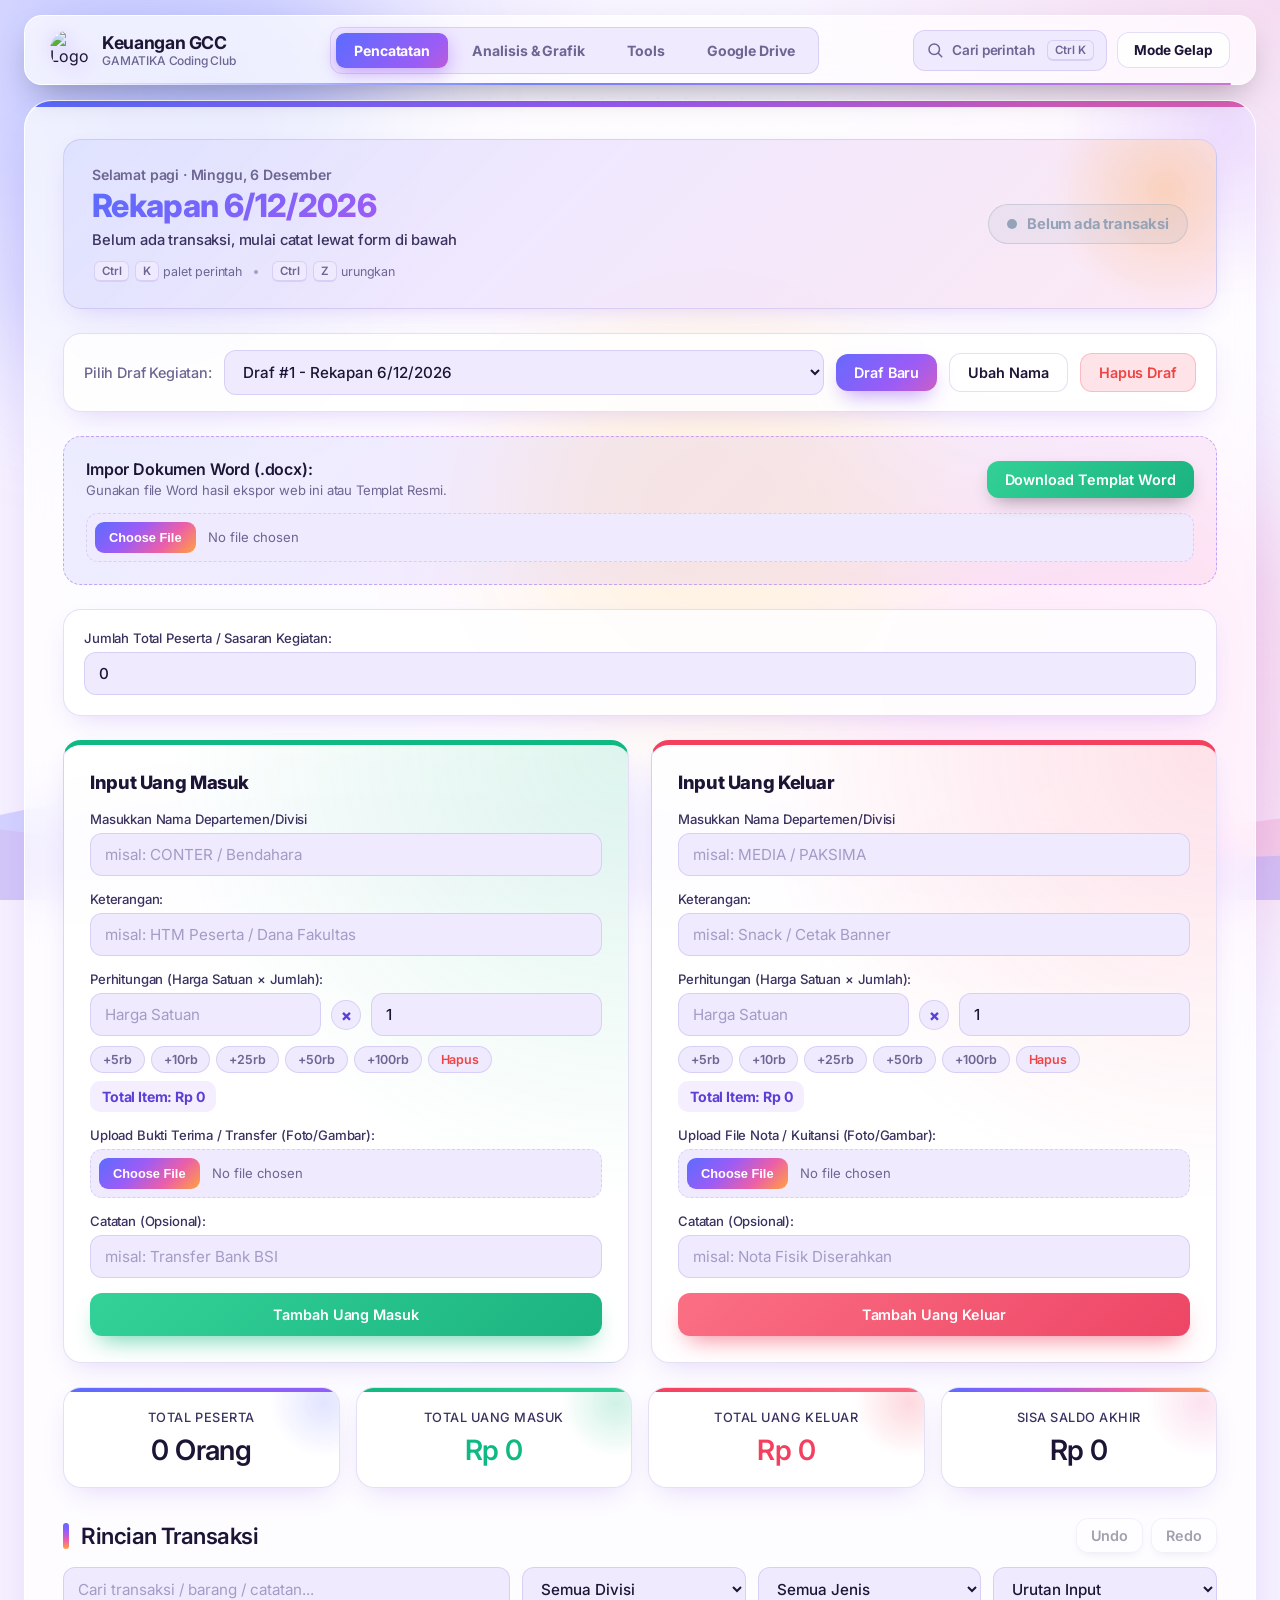
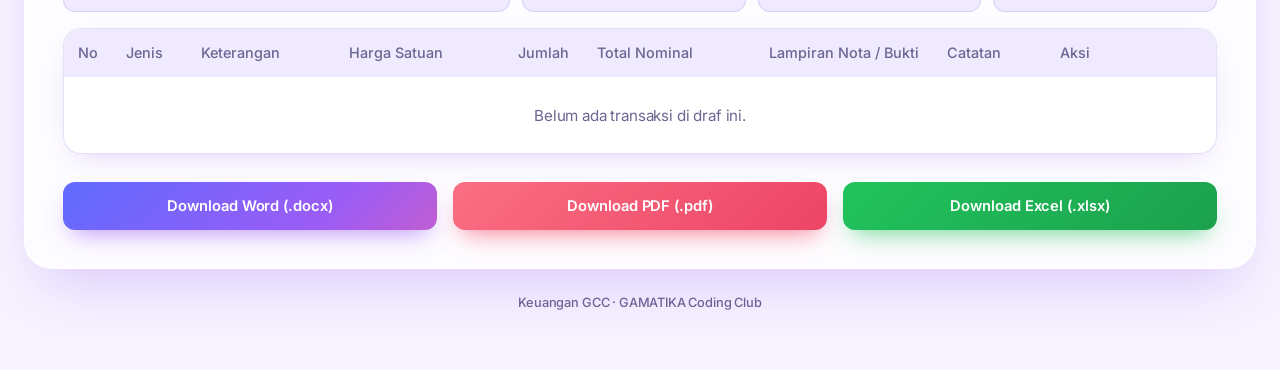
==== commit b48f303b: "Update index.html" ====
--- a/rekap/index.html
+++ b/rekap/index.html
@@ -3,17 +3,20 @@
 <head>
     <meta charset="UTF-8">
     <meta name="viewport" content="width=device-width, initial-scale=1.0, maximum-scale=1.0, user-scalable=no">
-    <meta name="theme-color" content="#0b0716">
+    <meta name="theme-color" content="#161a17">
     <title>Rekapan Keuangan - GAMATIKA Coding Club</title>
 
     <!-- Favicon Logo GCC -->
     <link rel="icon" type="image/png" href="https://lh3.googleusercontent.com/d/1QOjchWwyuyYMdB00zTWBUyS-h7LYGvWl">
 
     <!-- Stylesheet Kustom -->
+    <link rel="preconnect" href="https://fonts.googleapis.com"><link rel="preconnect" href="https://fonts.gstatic.com" crossorigin>
+    <link href="https://fonts.googleapis.com/css2?family=DM+Sans:wght@400;500;700&family=IBM+Plex+Mono:wght@400;600&family=Newsreader:ital,wght@0,500;0,700;1,500;1,700&display=swap" rel="stylesheet">
     <link rel="stylesheet" href="style.css">
+    <link rel="stylesheet" href="buku-kas.css">
 
     <!-- Library docx & FileSaver untuk Word -->
-    <script src="https://unpkg.com/docx@8.5.0/build/index.umd.js"></script>
+    <script src="https://unpkg.com/docx@9.6.1/dist/index.iife.js"></script>
     <script src="https://cdnjs.cloudflare.com/ajax/libs/FileSaver.js/2.0.5/FileSaver.min.js"></script>
 
     <!-- Library jsPDF + AutoTable untuk PDF teks asli -->
@@ -26,8 +29,11 @@
     <!-- Library Chart.js untuk Grafik -->
     <script src="https://cdn.jsdelivr.net/npm/chart.js"></script>
 
-    <!-- Library SheetJS (XLSX) untuk Ekspor Excel -->
-    <script src="https://cdn.jsdelivr.net/npm/xlsx@0.18.5/dist/xlsx.full.min.js"></script>
+    <!-- Library ExcelJS untuk Ekspor Excel (format, garis, lebar kolom) -->
+    <script src="https://cdnjs.cloudflare.com/ajax/libs/exceljs/4.4.0/exceljs.min.js"></script>
+
+    <!-- Library JSZip untuk membaca data cadangan di dalam file Word -->
+    <script src="https://cdnjs.cloudflare.com/ajax/libs/jszip/3.10.1/jszip.min.js"></script>
 </head>
 <body>
 
@@ -140,8 +146,8 @@
             <!-- Banner Sambutan Dinamis -->
             <section class="hero" id="heroBanner">
                 <div class="hero-text">
-                    <p class="hero-greeting" id="heroGreeting">Selamat datang</p>
-                    <h2 class="hero-title" id="heroTitle">Rekapan Keuangan</h2>
+                    <p class="hero-greeting" id="heroGreeting">Halaman hari ini</p>
+                    <h2 class="hero-title" id="heroTitle">Buku Kas Kegiatan</h2>
                     <p class="hero-sub" id="heroSub">Belum ada transaksi</p>
                     <p class="hero-hints"><kbd>Ctrl</kbd><kbd>K</kbd> palet perintah <span class="dot-sep"></span> <kbd>Ctrl</kbd><kbd>Z</kbd> urungkan</p>
                 </div>
@@ -474,9 +480,9 @@
                     <svg viewBox="0 0 100 100" aria-hidden="true">
                         <defs>
                             <linearGradient id="healthGrad" x1="0" y1="0" x2="1" y2="1">
-                                <stop offset="0%" stop-color="#5b6cff"/>
-                                <stop offset="50%" stop-color="#9b5cf6"/>
-                                <stop offset="100%" stop-color="#ec5fa8"/>
+                                <stop offset="0%" stop-color="#2f5d46"/>
+                                <stop offset="50%" stop-color="#2f5d46"/>
+                                <stop offset="100%" stop-color="#b8892b"/>
                             </linearGradient>
                         </defs>
                         <circle class="ring-bg" cx="50" cy="50" r="42"/>
